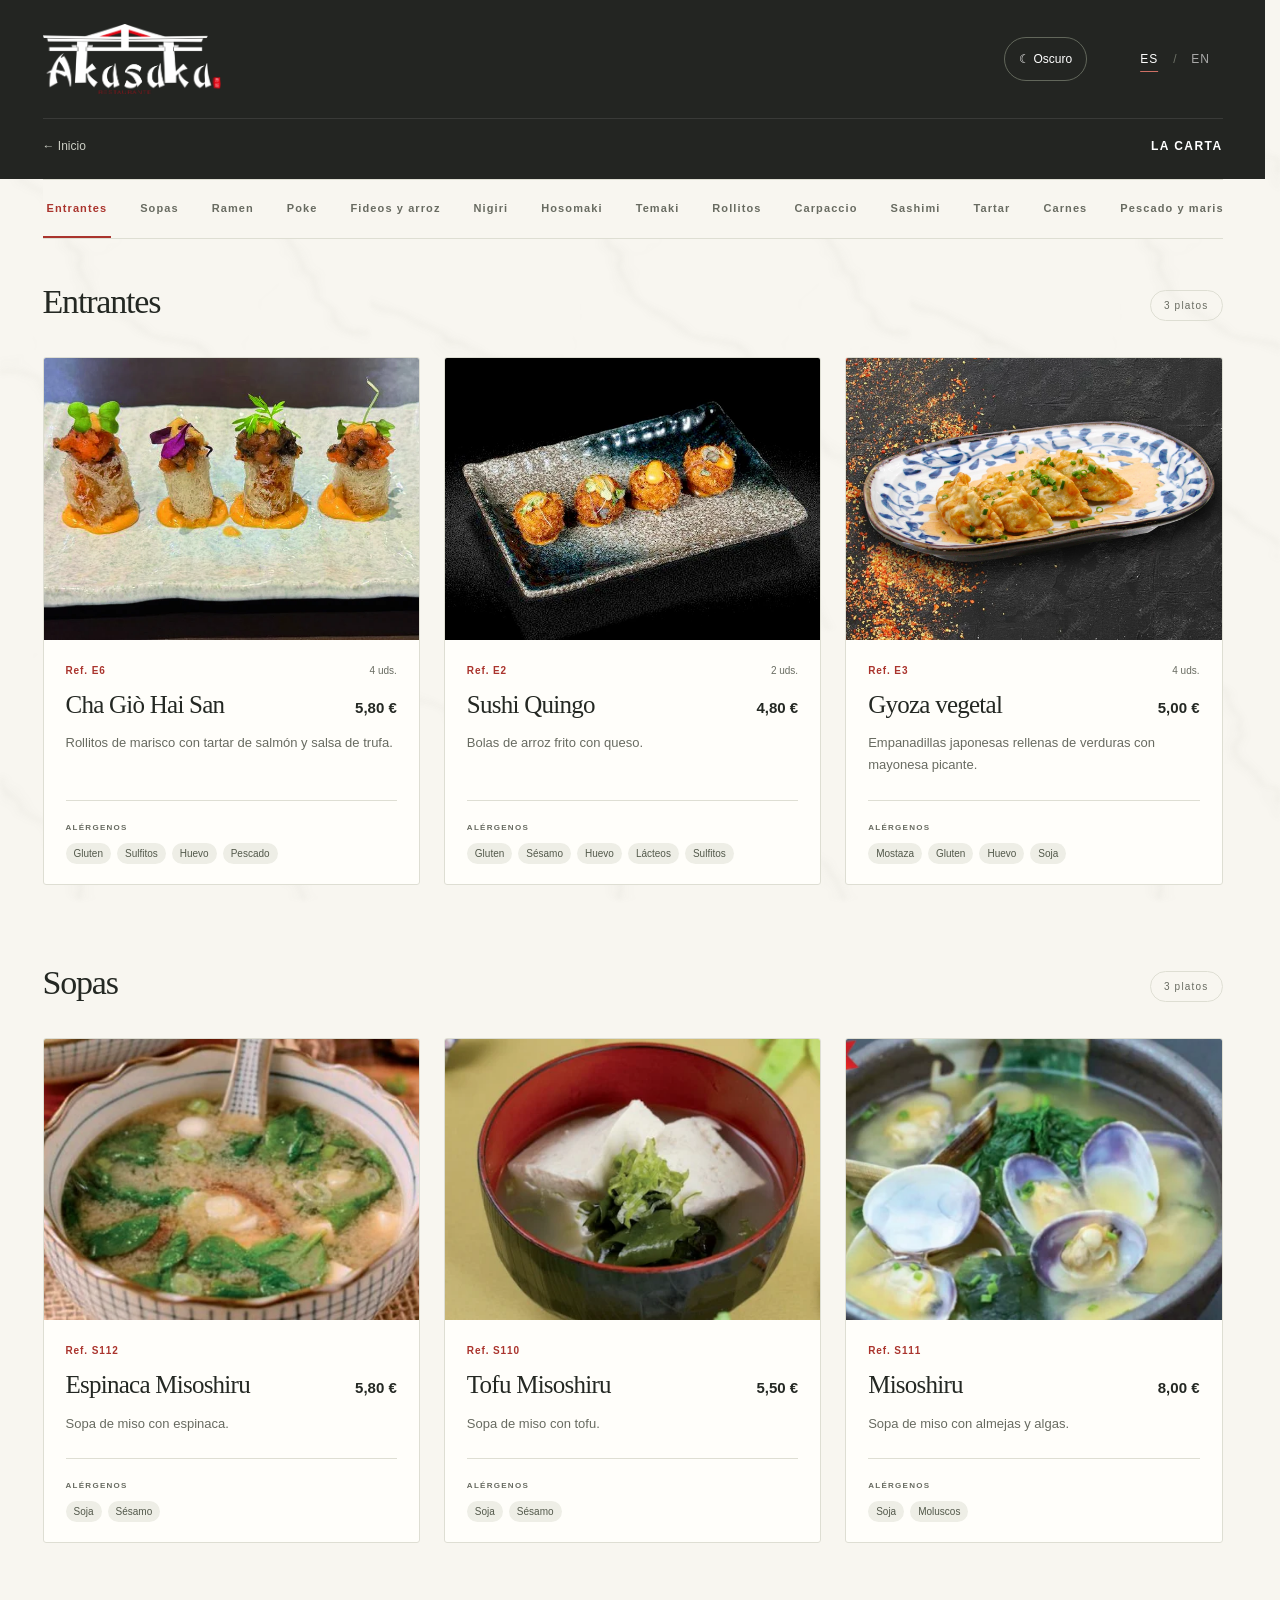
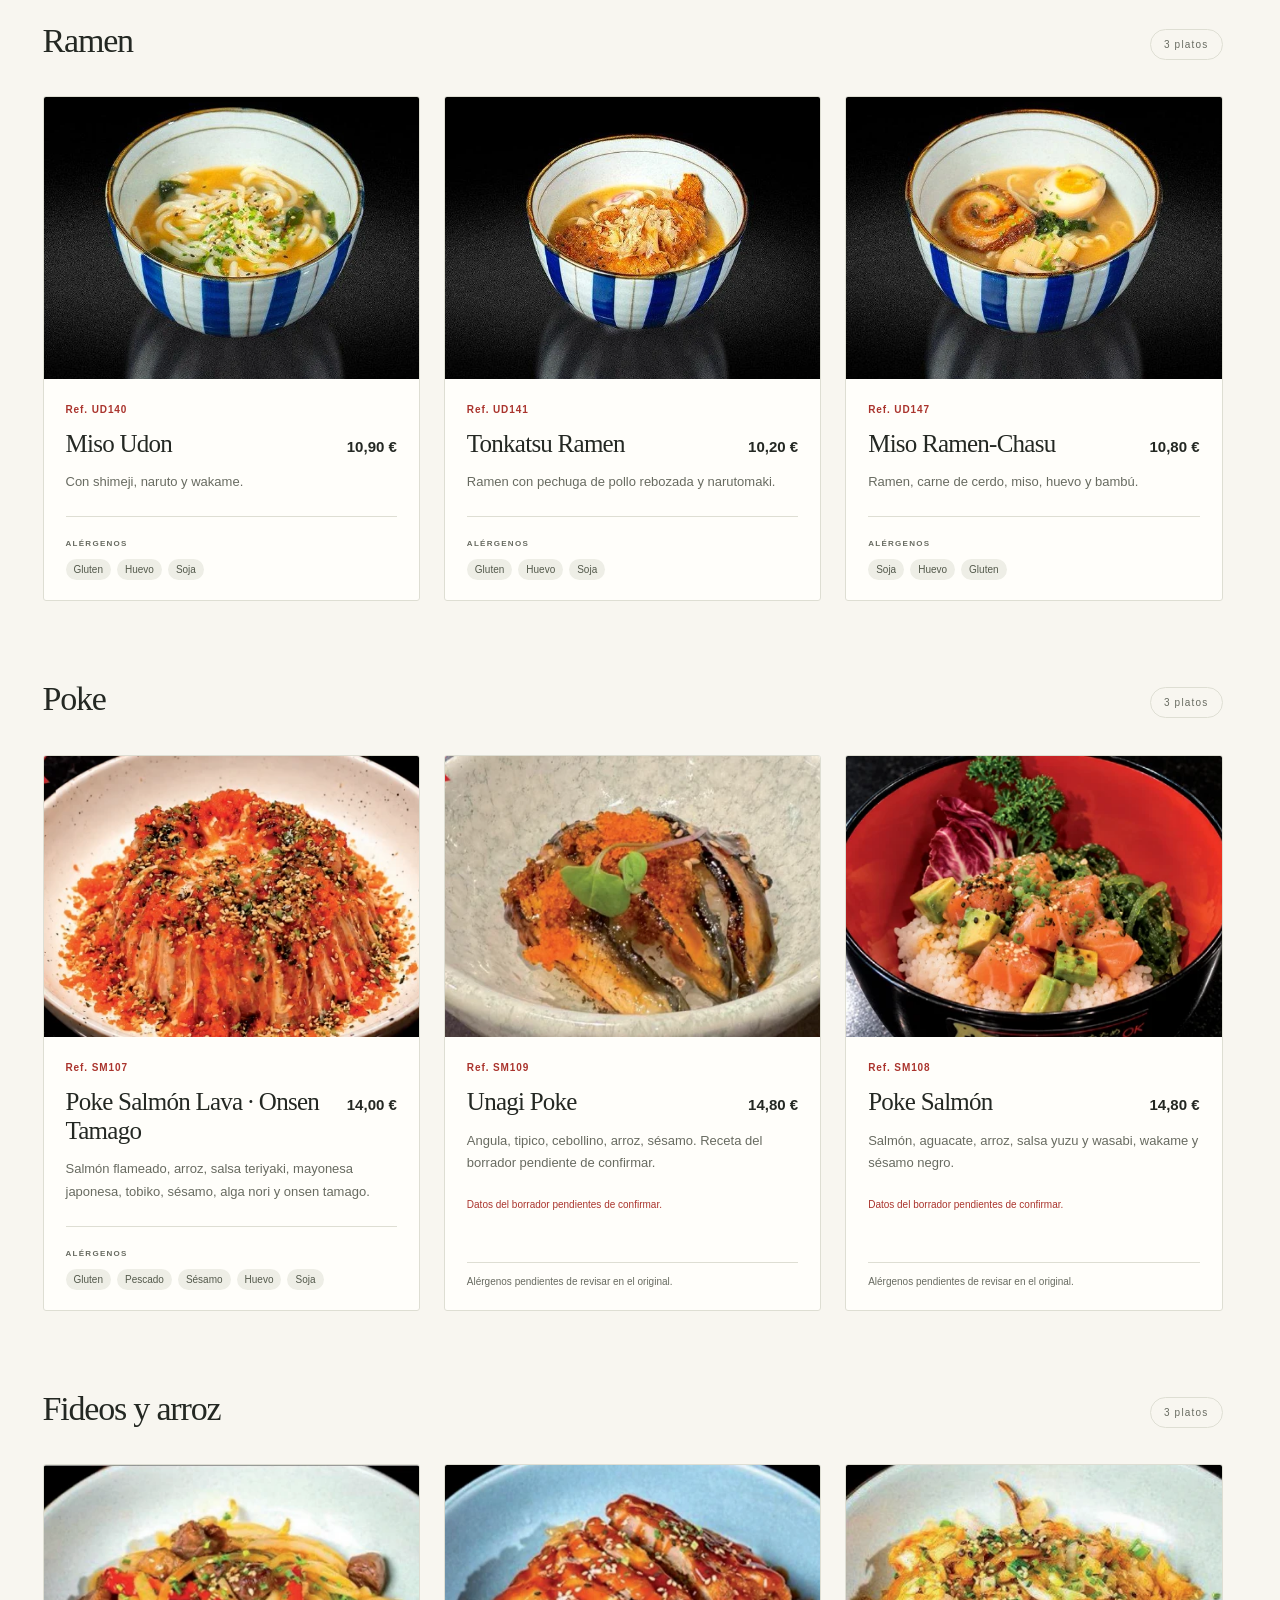
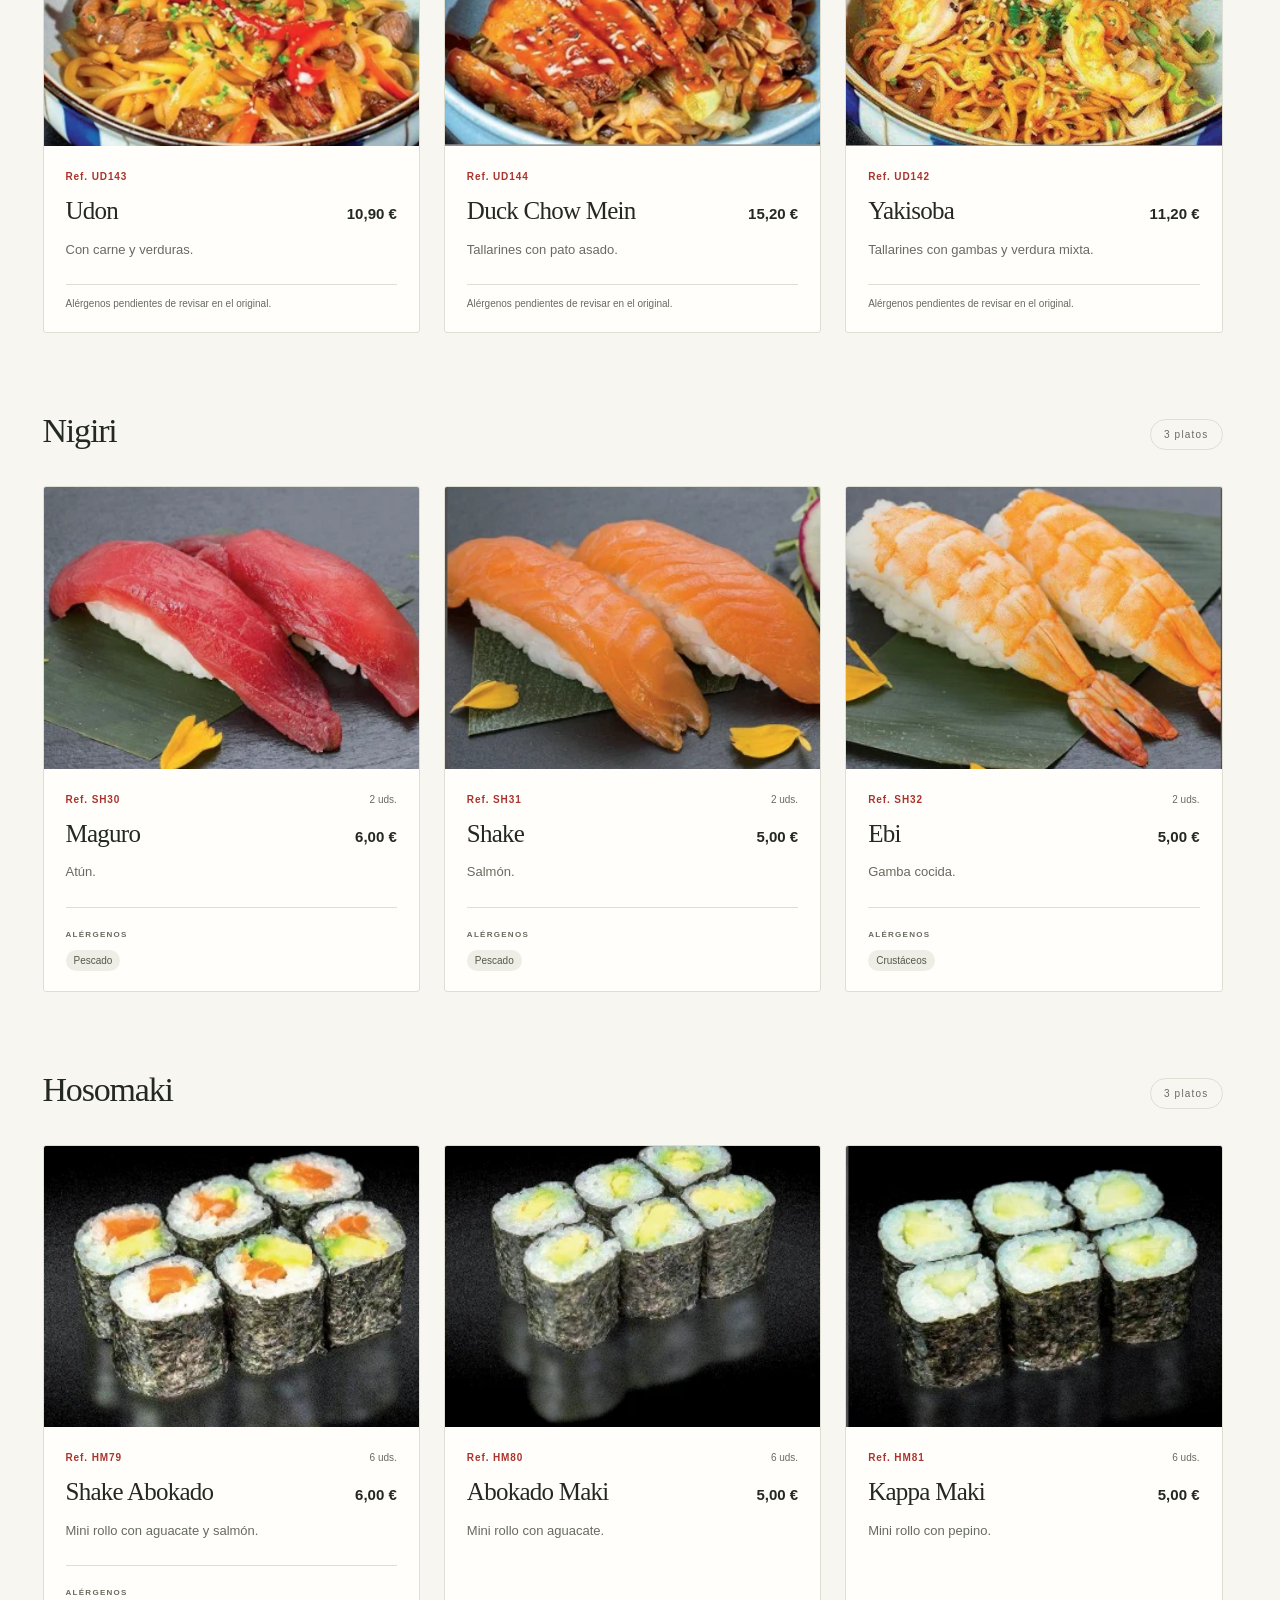
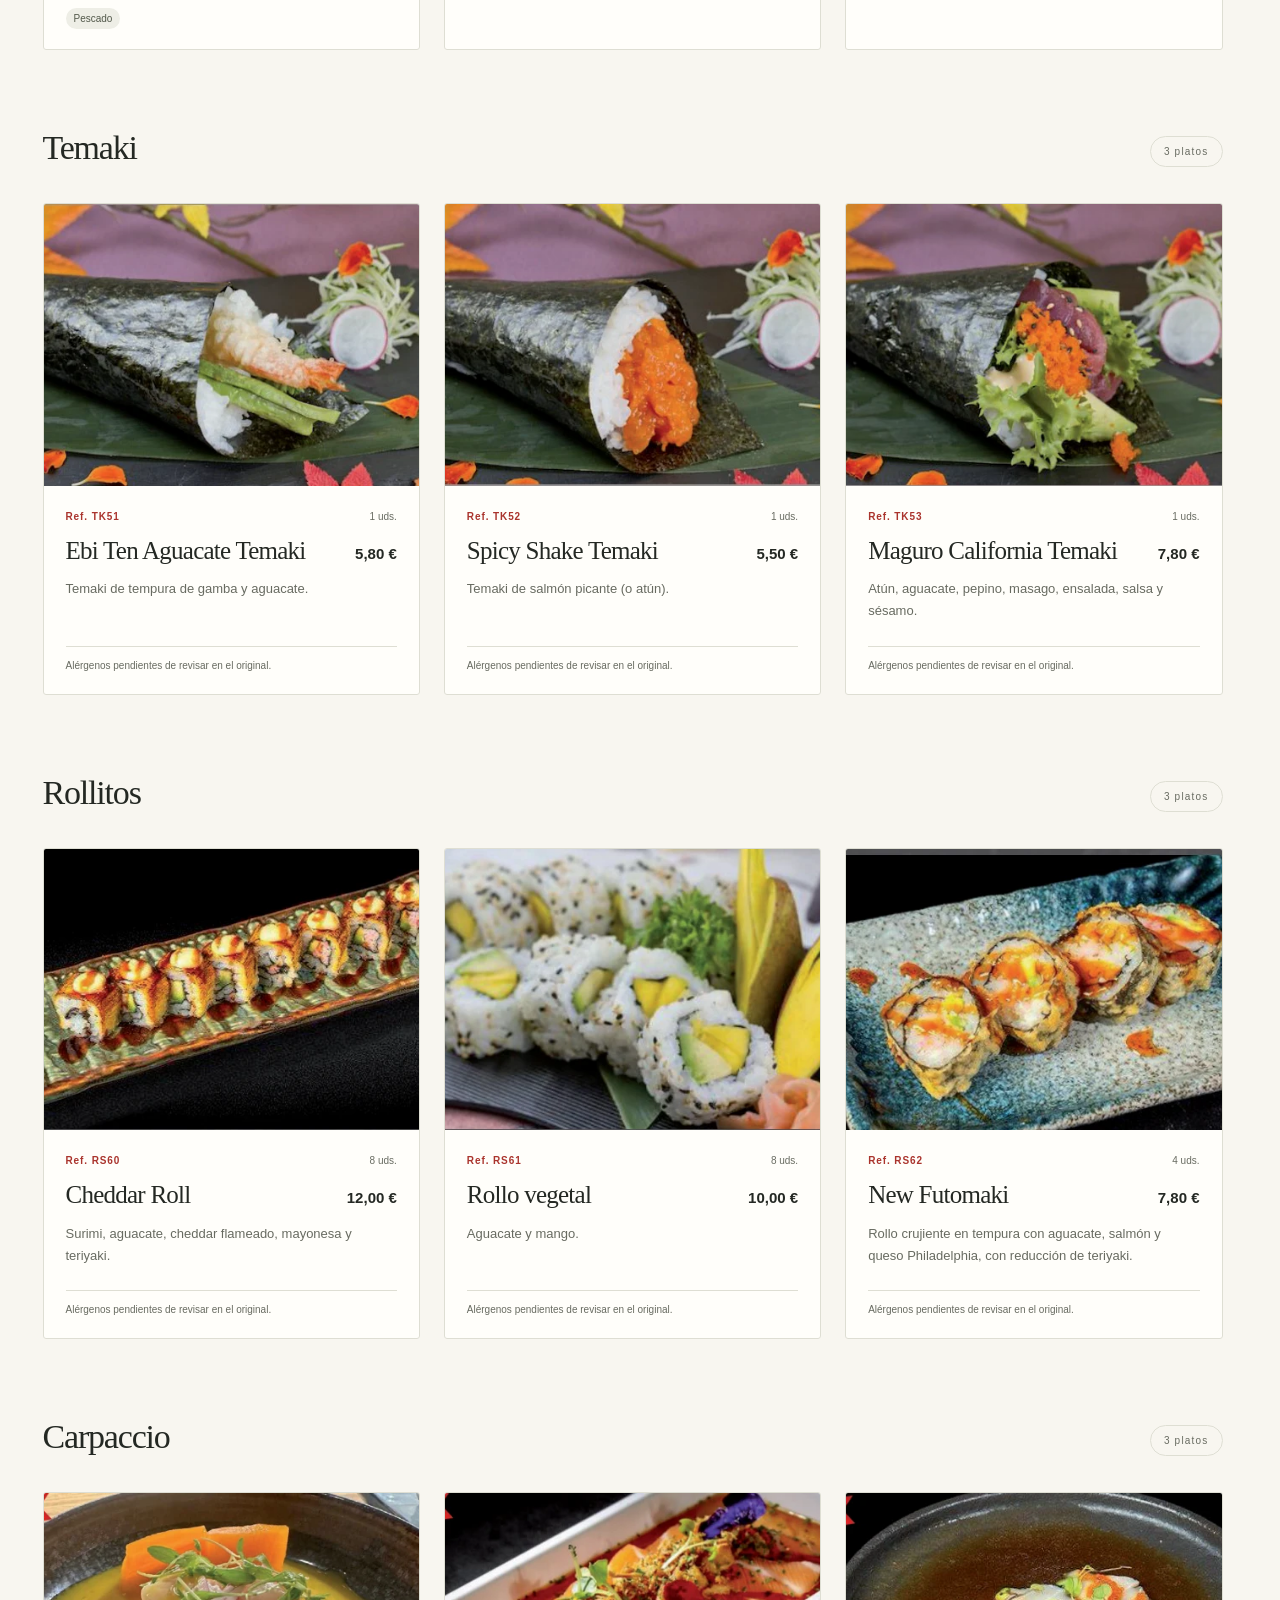
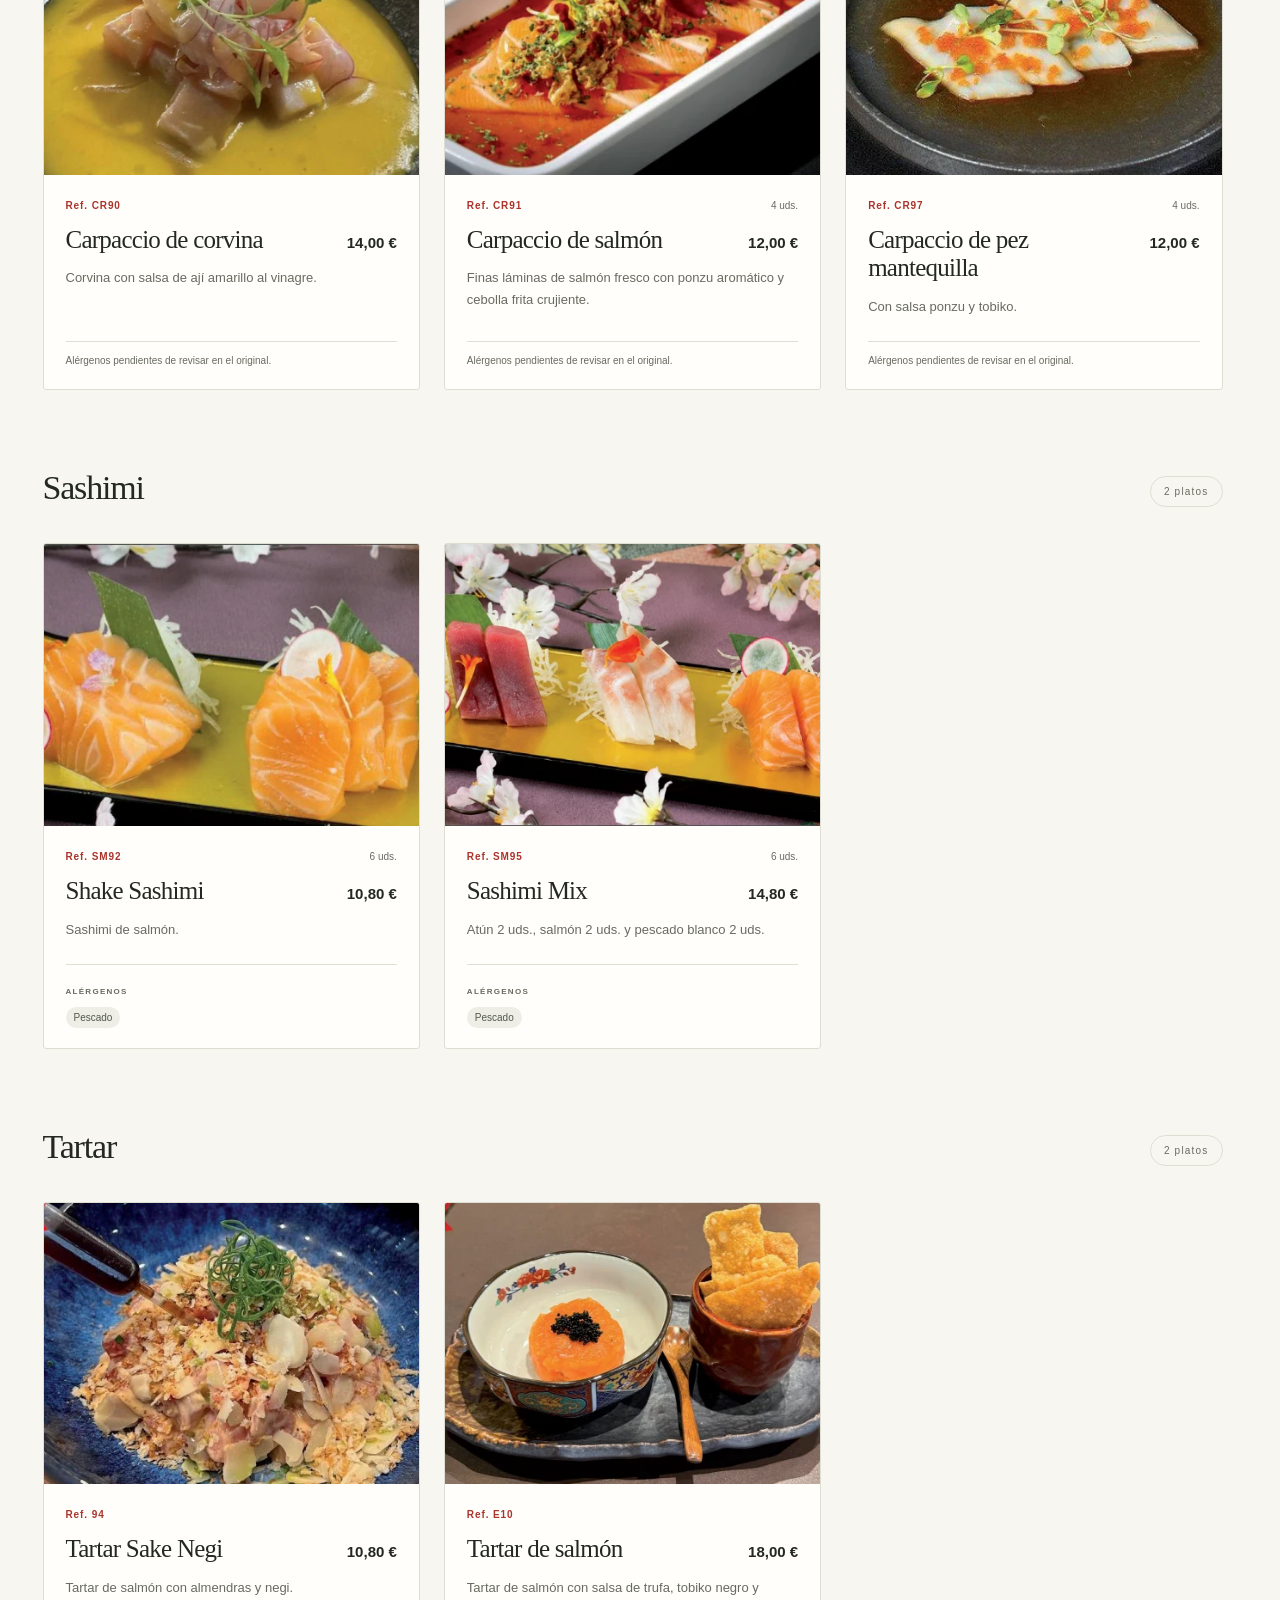
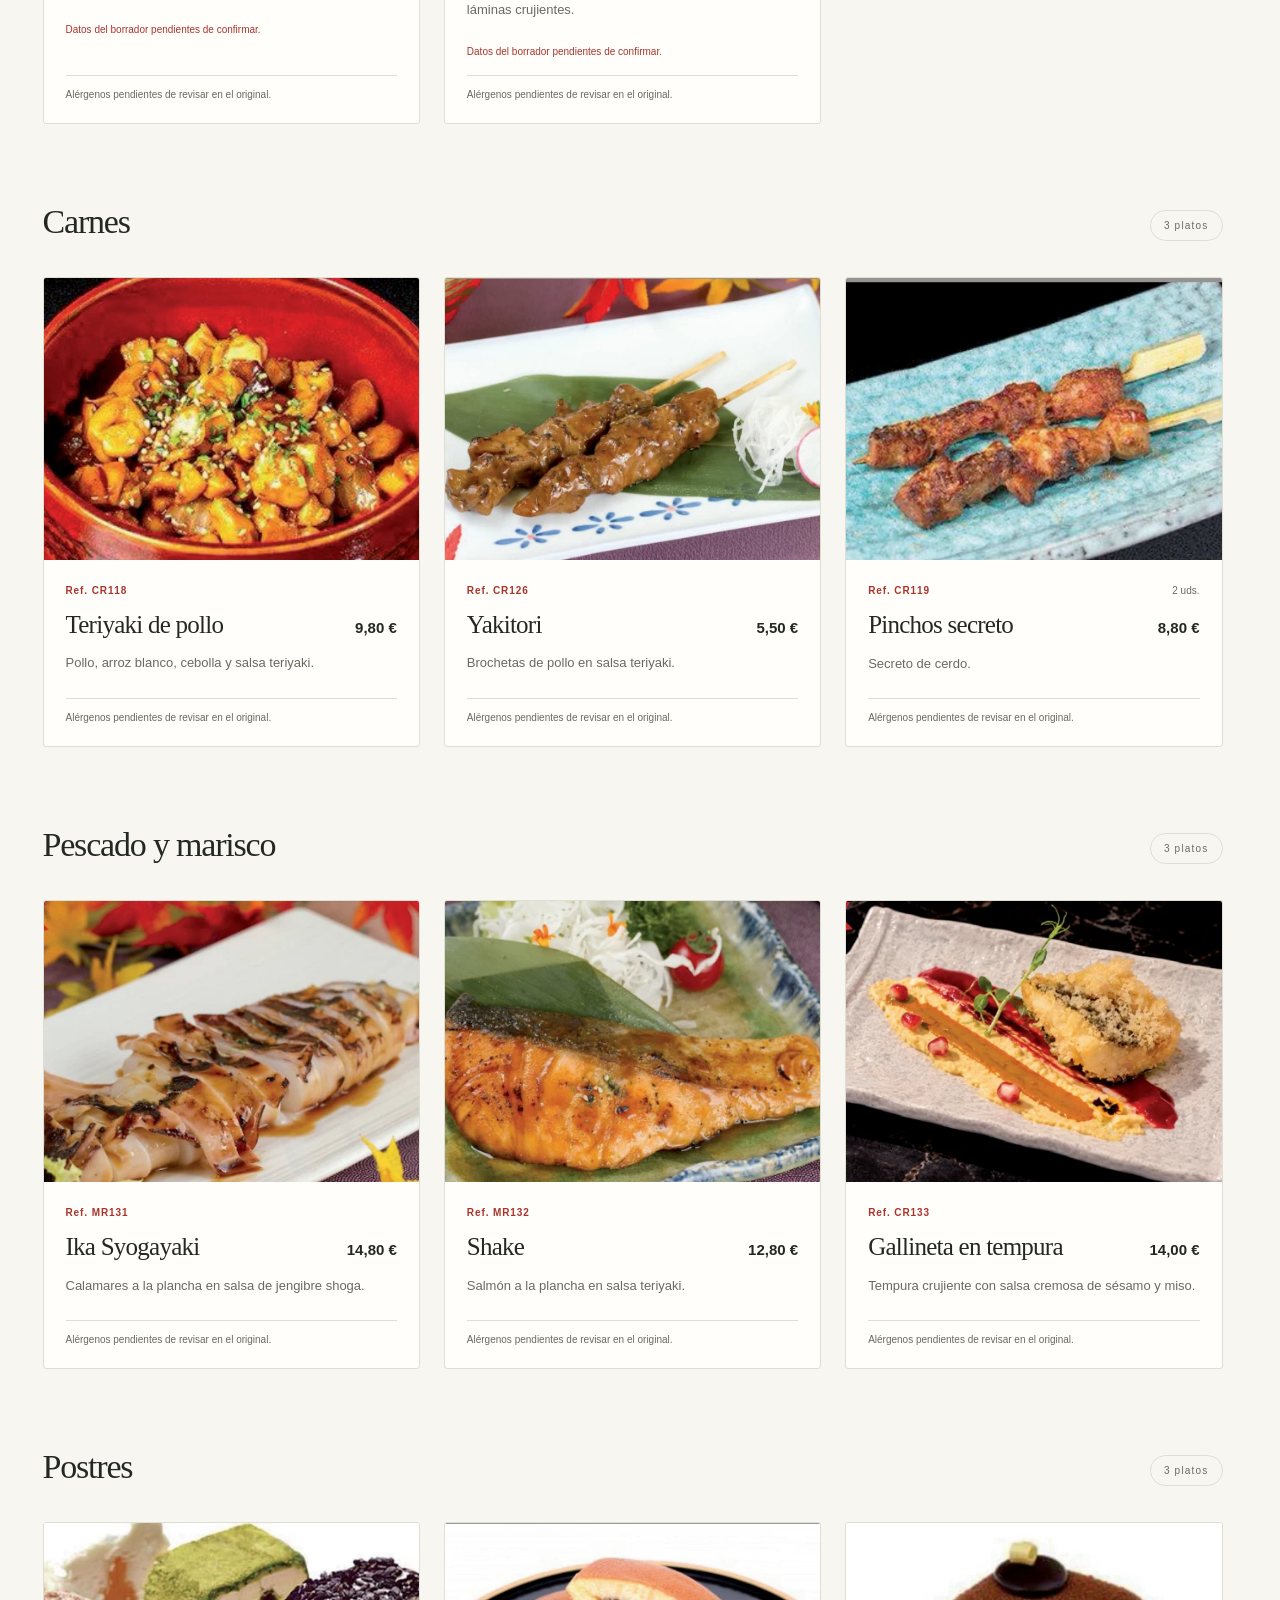
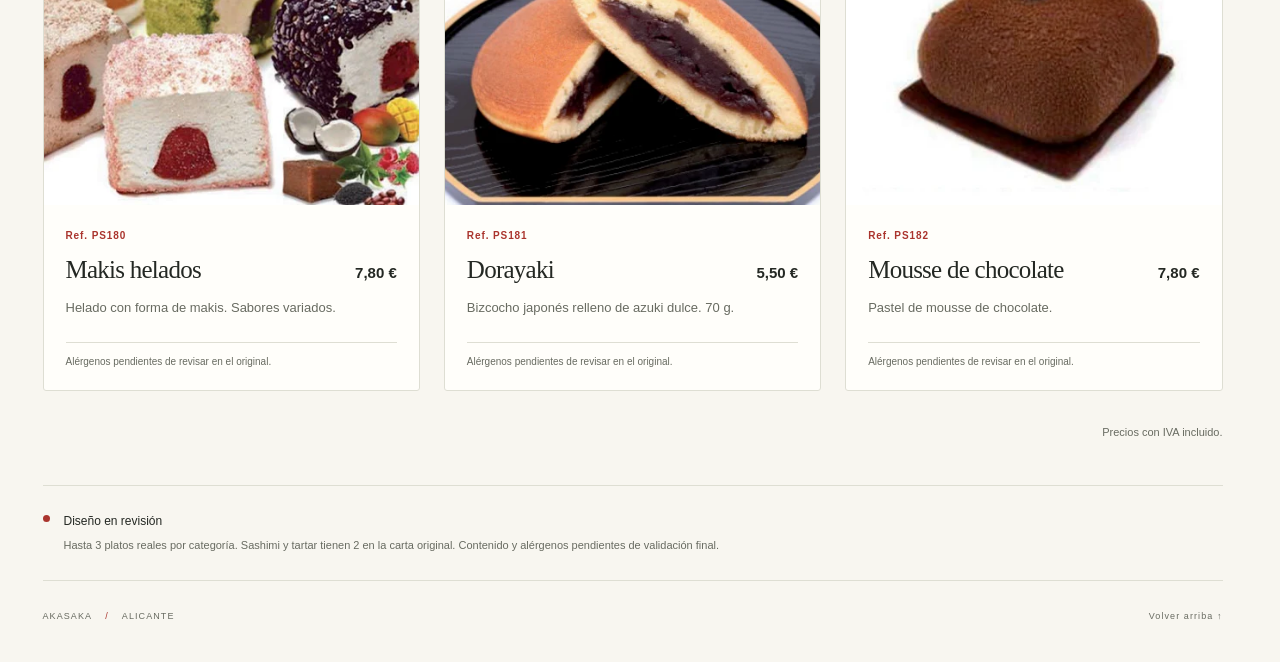
==== menu.html @ ded16cb3 "first commit" ====
<!doctype html><html lang="es"><head><meta charset="utf-8"><meta name="viewport" content="width=device-width,initial-scale=1"><meta name="theme-color" content="#232522"><meta name="description" content="Akasaka Alicante: buffet, carta, menú mediodía y bebidas."><title>Akasaka · Alicante</title><link rel="icon" href="data:,"><script src="js/theme.js"></script><link rel="stylesheet" href="css/styles.css"><script type="module" src="js/app.js"></script></head><body class="menu-page"><a class="skip-link" href="#menu" data-i18n="skip">Ir a los platos</a><header class="masthead"><div class="header-inner"><a class="brand" href="index.html" aria-label="Akasaka · Inicio"><img src="assets/brand/akasaka.png" alt="Akasaka Restaurante" width="200" height="90"></a><div class="header-right"><button id="theme-toggle" class="theme-toggle" type="button" aria-label="Cambiar a modo oscuro">☾ Oscuro</button><div class="languages" role="group" aria-label="Idioma / Language"><button type="button" data-language="es" aria-pressed="true" lang="es">ES</button><span aria-hidden="true">/</span><button type="button" data-language="en" aria-pressed="false" lang="en">EN</button></div></div></div><div class="mode-bar"><a class="back-link" href="index.html" data-i18n="home">← Inicio</a><h1 id="mode-title">LA CARTA</h1><button type="button" id="conditions-open" class="conditions-button" hidden data-i18n="conditions">Condiciones</button></div></header><nav id="category-rail" class="category-rail" aria-label="Categorías"></nav><main><section id="mode-summary" class="mode-summary" hidden></section><nav id="categories" class="category-nav" aria-label="Categorías"></nav><div id="menu" aria-busy="true"><p role="status" data-i18n="loading">Cargando carta…</p></div><aside class="sample-note"><span class="sample-dot" aria-hidden="true"></span><div><strong data-i18n="sampleTitle">Diseño en revisión</strong><p id="sample-message"></p></div></aside></main><footer><span>AKASAKA <span class="footer-divider">/</span> ALICANTE</span><a href="#" data-i18n="top">Volver arriba ↑</a></footer><span id="language-status" class="sr-only" role="status" aria-live="polite"></span><dialog id="conditions-dialog" aria-labelledby="conditions-title"><div class="dialog-header"><h2 id="conditions-title" data-i18n="conditionsTitle">All You Can Eat · Condiciones</h2><button type="button" id="conditions-close" data-i18n="close">Cerrar ×</button></div><div id="conditions-content"></div></dialog></body></html>
---- css/styles.css ----
/* Cambia estos valores para ajustar la identidad visual de toda la carta. */
:root{--paper:#f8f6f0;--card:#fffefa;--ink:#242823;--muted:#686b61;--red:#aa342d;--line:#deded3;--dark:#232522;--radius:3px;--max:1180px}
*{box-sizing:border-box}html{scroll-behavior:smooth;scroll-padding-top:90px}body{margin:0;background:var(--paper);color:var(--ink);font-family:Arial,Helvetica,sans-serif;-webkit-font-smoothing:antialiased}button,a{-webkit-tap-highlight-color:transparent}a{color:inherit}button{font:inherit}button:focus-visible,a:focus-visible,summary:focus-visible{outline:3px solid var(--red);outline-offset:5px}.sr-only{position:absolute;width:1px;height:1px;overflow:hidden;clip-path:inset(50%)}.skip-link{position:fixed;left:16px;top:-100px;padding:14px;background:white;z-index:10}.skip-link:focus{top:16px}
.masthead{background:var(--dark);color:#fff}.header-inner{max-width:var(--max);margin:auto;padding:20px 0;display:flex;align-items:center;justify-content:space-between;min-height:118px}.brand{display:flex}.brand img{width:178px;height:78px;object-fit:contain}.header-right{display:flex;align-items:center;gap:40px}.location{font-size:10px;letter-spacing:.25em;color:#cccfc5}.languages{display:flex;align-items:center;gap:2px}.languages button{background:none;border:0;color:#aaa;padding:12px;min-width:44px;min-height:44px;font-size:12px;letter-spacing:.08em;cursor:pointer}.languages button[aria-pressed=true]{color:white;text-decoration:underline;text-decoration-color:#ce7065;text-underline-offset:8px}.languages>span{color:#6d7167;font-size:12px}
main{max-width:var(--max);margin:auto}.intro{display:flex;justify-content:space-between;align-items:center;padding:63px 0 47px}.eyebrow{font-size:10px;letter-spacing:.2em;font-weight:700;color:var(--red);margin:0 0 17px}h1{font-family:Georgia,'Times New Roman',serif;font-weight:400;font-size:clamp(48px,6vw,76px);letter-spacing:-.055em;line-height:1.06;margin:0 0 20px}h1 span{color:var(--red)}.intro-copy{font-size:14px;line-height:1.6;color:var(--muted);margin:0}.intro-mark{font-family:serif;font-size:52px;color:#bcbbb0;letter-spacing:.04em;transform:rotate(-7deg);padding-right:16px}.intro-mark span{display:block;font:8px Arial,sans-serif;letter-spacing:.3em;text-align:center;margin-top:8px}.category-nav{position:sticky;top:0;background:var(--paper);z-index:3;border-top:1px solid var(--line);border-bottom:1px solid var(--line);display:flex;gap:24px;min-height:58px;align-items:stretch}.category-link{display:flex;align-items:center;min-height:58px;border-bottom:2px solid var(--red);text-decoration:none;color:var(--red);font-size:12px;font-weight:700;letter-spacing:.1em;padding:0 4px}.section-heading{display:flex;align-items:center;justify-content:space-between;margin:42px 0 28px}.section-heading .eyebrow{margin-bottom:10px;font-size:9px}h2{font:400 38px Georgia,serif;letter-spacing:-.035em;margin:0 0 8px}.section-heading p:not(.eyebrow){margin:0;color:var(--muted);font-size:13px}.dish-count{font-size:10px;letter-spacing:.12em;color:var(--muted);border:1px solid var(--line);border-radius:30px;padding:9px 13px}.menu-grid{display:grid;grid-template-columns:repeat(3,minmax(0,1fr));gap:28px 24px}.dish-card{background:var(--card);border:1px solid var(--line);border-radius:var(--radius);overflow:hidden;display:flex;flex-direction:column}.dish-media{aspect-ratio:4/3;overflow:hidden;background:#222}.dish-media img{width:100%;height:100%;display:block;object-fit:cover}.dish-body{padding:23px 22px 20px;display:flex;flex-direction:column;flex:1}.dish-meta{display:flex;justify-content:space-between;gap:12px;align-items:center;margin-bottom:13px;font-size:10px;line-height:1.5}.reference{letter-spacing:.09em;color:var(--red);font-weight:700}.portion{color:var(--muted);text-align:right}.dish-heading{display:flex;align-items:baseline;justify-content:space-between;gap:14px}h3{font:400 25px/1.15 Georgia,serif;letter-spacing:-.03em;margin:0}.price{font-size:15px;white-space:nowrap;font-weight:600}.description{font-size:13px;line-height:1.7;color:var(--muted);margin:13px 0 23px}.allergens{margin-top:auto;border-top:1px solid var(--line);padding-top:15px}.allergen-label{text-transform:uppercase;font-size:8px;font-weight:700;letter-spacing:.16em;color:var(--muted)}.allergen-list{display:flex;flex-wrap:wrap;gap:6px;list-style:none;margin:9px 0 0;padding:0}.allergen-list li{font-size:10px;padding:5px 8px;border-radius:20px;background:#eeeee6;color:#53594b}.buffet-note{font-size:11px;color:var(--red);margin:-7px 0 19px;line-height:1.6}.buffet-note summary{cursor:pointer;min-height:30px;padding:5px 0}.buffet-note p{margin:5px 0 0;color:var(--muted)}.tax-note{font-size:11px;color:var(--muted);text-align:right;margin:20px 0 0}.sample-note{display:flex;align-items:flex-start;gap:14px;border-top:1px solid var(--line);border-bottom:1px solid var(--line);padding:25px 0;margin:47px 0 0}.sample-dot{width:7px;height:7px;background:var(--red);border-radius:50%;margin-top:4px;flex-shrink:0}.sample-note strong{font-size:12px;font-weight:500}.sample-note p{font-size:11px;line-height:1.7;color:var(--muted);margin:7px 0 0}footer{max-width:var(--max);margin:auto;padding:30px 0 40px;display:flex;justify-content:space-between;font-size:9px;letter-spacing:.12em;color:var(--muted)}footer a{text-decoration:none}.footer-divider{padding:0 10px;color:var(--red)}
@media(min-width:760px) and (max-width:1240px){main,.header-inner,footer{margin-left:32px;margin-right:32px}.menu-grid{gap:20px}.dish-body{padding:20px 17px}h3{font-size:23px}}
@media(max-width:960px) and (min-width:600px){.menu-grid{grid-template-columns:repeat(2,minmax(0,1fr))}}
@media(max-width:759px){main,.header-inner,footer{margin-left:20px;margin-right:20px}.header-inner{padding:14px 0;min-height:91px}.brand img{width:137px;height:60px}.location{display:none}.header-right{gap:0}.intro{padding:38px 0 32px}.intro .eyebrow{font-size:8px;letter-spacing:.17em;margin-bottom:15px}h1{font-size:52px;margin-bottom:15px}.intro-copy{font-size:12px;max-width:240px}.intro-mark{font-size:35px;padding-right:0}.intro-mark span{font-size:6px}.category-nav,.category-link{min-height:52px}.section-heading{margin:30px 0 23px}h2{font-size:32px}.section-heading p:not(.eyebrow){font-size:12px}.dish-count{font-size:9px;padding:8px 10px}.menu-grid{gap:23px}.dish-body{padding:21px 20px}.dish-meta{font-size:11px}h3{font-size:27px}.price{font-size:16px}.description{font-size:14px}.allergen-label{font-size:9px}.allergen-list li{font-size:11px}.sample-note{margin-top:35px}footer{font-size:8px;letter-spacing:.07em;gap:15px;line-height:1.7}}
@media(max-width:599px){.menu-grid{grid-template-columns:1fr}}
@media(max-width:359px){main,.header-inner,footer{margin-left:16px;margin-right:16px}.intro-mark{display:none}.dish-body{padding:18px 16px}h3{font-size:25px}}
@media(prefers-reduced-motion:reduce){html{scroll-behavior:auto}}

@media(max-width:599px){.intro-mark{display:none}.intro{padding:30px 0 27px}h1{font-size:48px}.intro-copy{max-width:none}.intro .eyebrow{margin-bottom:13px}}

/* Temas: el selector es provisional y no modifica cabecera ni pie. */
:root{--chip:#eeeee6;--chip-ink:#53594b}
:root[data-theme="dark"]{--paper:#242522;--card:#30312d;--ink:#f1efe6;--muted:#b9bcaf;--red:#f18d80;--line:#4c4e45;--chip:#41443b;--chip-ink:#e1e4d5}
:root[data-theme="dark"] body{background-image:url('../assets/brand/grain.svg')}
.allergen-list li{background:var(--chip);color:var(--chip-ink)}
.intro{position:relative;padding-right:125px}
.theme-toggle{position:absolute;right:0;top:28px;min-height:44px;padding:10px 14px;border:1px solid var(--line);border-radius:24px;background:var(--card);color:var(--ink);font-size:12px;cursor:pointer}
.theme-toggle:hover{border-color:var(--red)}
@media(max-width:599px){.intro{padding-right:0;padding-top:76px}.theme-toggle{top:18px;min-height:40px;padding:8px 12px;font-size:11px}}

/* Cabecera persistente; las categorías se fijan justo debajo. */
:root{--header-height:118px}
.masthead{position:sticky;top:0;z-index:5}
.header-inner{height:var(--header-height)}
.category-nav{top:var(--header-height)}
html{scroll-padding-top:calc(var(--header-height) + 76px)}
.intro{padding-right:0}
.theme-toggle{position:static;flex-shrink:0;border-color:#62675b;background:transparent;color:#fff;min-height:44px}
.theme-toggle:hover{border-color:#f18d80}
@media(max-width:759px){:root{--header-height:91px}.header-right{gap:10px}.theme-toggle{font-size:11px;padding:8px 10px}.languages button{padding:8px;min-width:36px}}
@media(max-width:599px){.intro{padding-top:30px}}
@media(max-width:359px){.brand img{width:108px}.header-right{gap:5px}.theme-toggle{padding:8px}.languages button{padding:6px;min-width:31px}}

/* Vetas de mármol vectoriales: fondo transparente sobre ambos temas. */
body{position:relative;isolation:isolate}
body::before{content:"";position:fixed;inset:0;z-index:-1;pointer-events:none;background:url('../assets/brand/marble.svg') center top / 1200px 1400px repeat;opacity:.55}
:root[data-theme="dark"] body::before{filter:brightness(1.7);opacity:.48}
@media(max-width:599px){body::before{background-size:720px 840px}}

/* Mármol más fino y difuminado, con menos contraste. */
body::before{background-size:540px 630px;filter:blur(2px);opacity:.28}
:root[data-theme="dark"] body::before{filter:blur(2.5px) brightness(1.35);opacity:.23}
@media(max-width:599px){body::before{background-size:390px 455px}}

.category-rail{display:none}
.category-link{border-bottom-color:transparent;color:var(--muted)}
.category-link[aria-current]{border-bottom-color:var(--red);color:var(--red)}
.food-group{scroll-margin-top:calc(var(--header-height) + 72px)}
@media(max-width:599px){
 main{margin-left:62px;margin-right:16px}
 .menu-section{padding-top:1px}
 .category-nav{display:none}
 .category-rail{display:flex;position:fixed;left:5px;top:calc(var(--header-height) + 28px);z-index:4;flex-direction:column;gap:6px;padding:6px 3px;background:var(--card);border:1px solid var(--line);border-radius:12px;box-shadow:0 4px 15px #00000012;max-height:calc(100dvh - var(--header-height) - 45px);overflow-y:auto}
 .rail-tab{display:flex;width:42px;min-height:62px;flex-direction:column;align-items:center;justify-content:center;gap:4px;text-decoration:none;border-radius:7px;color:var(--muted);border-left:2px solid transparent}
 .rail-tab img{opacity:.6;flex-shrink:0}
 .rail-label{font-size:8px;line-height:1.2;max-width:40px;text-align:center}
 .rail-tab[aria-current]{border-left-color:var(--red);background:var(--chip);color:var(--red)}
 .rail-tab[aria-current] img{opacity:1}
 :root[data-theme="dark"] .rail-tab img{filter:brightness(1.8) saturate(.7)}
 .food-group{scroll-margin-top:calc(var(--header-height) + 16px)}
 .intro h1{font-size:42px}.section-heading{gap:10px}.section-heading p:not(.eyebrow){line-height:1.5}.dish-body{padding:18px 15px}h3{font-size:24px}.dish-meta{font-size:10px}.category-rail~main .intro{padding-top:27px}
}

/* Entrada y modalidades */
[hidden]{display:none!important}
html{scrollbar-gutter:stable}
.header-inner{height:auto;min-height:118px}
.mode-bar{max-width:var(--max);margin:auto;display:flex;align-items:center;justify-content:space-between;gap:16px;min-height:54px;padding:8px 0 14px;border-top:1px solid #ffffff19}
.mode-bar h1{font:600 12px/1.4 Arial,Helvetica,sans-serif;letter-spacing:.12em;color:#fff;margin:0;text-align:center}
.back-link{font-size:12px;text-decoration:none;color:#cccfc5;min-height:38px;display:flex;align-items:center}
.conditions-button{background:transparent;color:#fff;border:1px solid #62675b;border-radius:22px;padding:10px 13px;font:inherit;font-size:11px;min-height:40px;cursor:pointer}
.home-main{width:min(100% - 40px,460px);margin:0 auto;min-height:calc(100svh - 215px);padding:36px 0 24px;display:flex;flex-direction:column;justify-content:center}
.home-welcome{font:400 25px/1.4 Georgia,serif;margin:0 0 26px;text-align:center;color:var(--ink)}
.experience-menu{display:flex;flex-direction:column;gap:15px}
.experience-button{display:flex;align-items:center;gap:18px;min-height:112px;padding:24px;border:1px solid var(--line);border-radius:5px;text-decoration:none;background:var(--card);box-shadow:0 4px 18px #00000005}
.experience-button>img{width:35px;height:35px;flex-shrink:0}
.experience-button>span:nth-child(2){flex:1}.experience-button strong{display:block;font-size:15px;letter-spacing:.09em;font-weight:600}.experience-button small{display:block;color:var(--muted);font-size:11px;line-height:1.6;margin-top:9px}.experience-button>span:last-child{color:var(--red);font-size:23px}
.experience-button:hover{border-color:var(--red);box-shadow:0 6px 20px #0000000b}
:root[data-theme="dark"] .experience-button>img,:root[data-theme="dark"] .two-person-badge img,:root[data-theme="dark"] .legend-row img{filter:brightness(1.8) saturate(.7)}
.home-sample{font-size:10px;line-height:1.7;color:var(--muted);text-align:center;margin:26px 0 0}
.home-page footer{max-width:460px}
.menu-page .category-nav{gap:25px;overflow-x:auto;white-space:nowrap;scrollbar-width:thin}
.menu-page .category-link{flex-shrink:0;font-size:11px}
.mode-summary{margin:26px 0 22px;padding:22px;border:1px solid var(--line);background:var(--card);border-radius:5px}
.rate-cards{display:grid;grid-template-columns:repeat(3,minmax(0,1fr));gap:16px}
.rate-card{display:flex;flex-direction:column;gap:8px;padding:5px 12px;border-left:2px solid var(--red)}
.rate-price{font:400 28px Georgia,serif;color:var(--ink)}
.rate-card span{font-size:12px;line-height:1.5}.rate-card small{font-size:10px;color:var(--muted)}
.summary-copy{font-size:12px;line-height:1.7;color:var(--muted);margin:19px 0 0}
.summary-actions{display:flex;justify-content:space-between;gap:15px;margin-top:15px}
.text-button{font:inherit;font-size:12px;color:var(--red);border:0;background:none;cursor:pointer;padding:7px 0;text-decoration:none;min-height:36px}
.lunch-choice{font-size:16px;line-height:1.7;margin:0 0 22px}
.lunch-rates{grid-template-columns:repeat(2,minmax(0,1fr))}
.buffet-stars{font:700 23px/1 Arial,sans-serif;letter-spacing:-.12em;color:#876000;border:0;background:transparent;padding:7px;min-height:40px;min-width:40px;cursor:pointer}
:root[data-theme="dark"] .buffet-stars{color:#f6d852}
.two-person-badge{display:flex;align-items:center;justify-content:center;min-height:32px;flex-shrink:0}
.dish-meta .portion{margin-left:auto}.dish-meta .buffet-stars{margin-left:auto}.dish-meta:has(.portion) .buffet-stars{margin-left:0}
.drink-card .dish-body{min-height:150px}.drink-card h3{font-size:23px}.drink-card .description{margin-bottom:0}.drink-card .dish-meta{margin-bottom:14px}
.serving-prices{font-size:11px;line-height:1.7;color:var(--muted);margin:14px 0 0}
.review-note,.allergen-pending{font-size:10px;line-height:1.6;color:var(--muted);margin:0}.review-note{margin-bottom:15px;color:var(--red)}
.allergens:has(.allergen-pending){padding-top:11px}
.food-group{padding-top:1px;margin-bottom:35px;scroll-margin-top:0}
.section-heading{gap:18px}.section-heading h2{font-size:34px;line-height:1.15}
.category-rail{overscroll-behavior:contain;scrollbar-width:none}.category-rail::-webkit-scrollbar{display:none}
.rail-label{overflow-wrap:anywhere}
.modal-open{overflow:hidden}
dialog{width:min(620px,calc(100% - 28px));max-height:calc(100dvh - 40px);border:1px solid var(--line);border-radius:12px;padding:0;background:var(--paper);color:var(--ink);box-shadow:0 24px 90px #0007;overscroll-behavior:contain}
dialog::backdrop{background:#0009;backdrop-filter:blur(4px)}
.dialog-header{display:flex;align-items:flex-start;justify-content:space-between;gap:12px;position:sticky;top:0;background:var(--paper);border-bottom:1px solid var(--line);padding:22px;z-index:1}
.dialog-header h2{font-size:25px;line-height:1.2;margin:0}.dialog-header button{font:inherit;color:var(--ink);background:var(--card);border:1px solid var(--line);border-radius:20px;min-height:40px;padding:8px 12px;white-space:nowrap;cursor:pointer;font-size:12px}
#conditions-content{padding:24px}.condition-rules{font-size:13px;line-height:1.8;padding-left:19px;margin:24px 0}.condition-rules li{padding-left:4px;margin-bottom:13px}
.symbol-legend{border-top:1px solid var(--line);padding-top:12px}.legend-row{display:grid;grid-template-columns:45px 1fr;align-items:center;gap:12px}.legend-row p{font-size:12px;line-height:1.7}.legend-row .buffet-stars{padding:0;cursor:default;min-height:0}.dialog-done{width:100%;border:0;background:var(--red);color:var(--paper);font:inherit;font-size:13px;border-radius:5px;min-height:46px;padding:12px;margin-top:18px;cursor:pointer}
@media(max-width:1240px) and (min-width:760px){.mode-bar{margin-left:32px;margin-right:32px}}
@media(max-width:759px){.header-inner{min-height:91px}.mode-bar{margin:0 20px;gap:10px}.mode-bar h1{font-size:11px}.back-link{font-size:11px}.conditions-button{padding:8px 11px}.section-heading h2{font-size:29px}}
@media(max-width:599px){
 .home-main{width:calc(100% - 40px);margin:0 auto;padding-top:27px}.home-welcome{font-size:23px;margin-bottom:22px}.experience-button{padding:22px 18px;gap:15px;min-height:108px}.experience-button strong{font-size:14px}.experience-button small{font-size:10px}.home-page footer{margin-left:20px;margin-right:20px}
 .menu-page main{margin-left:62px;margin-right:16px}.menu-page .category-nav{display:none}.category-rail{top:calc(var(--header-height) + 17px);max-height:calc(100dvh - var(--header-height) - 34px)}
 .section-heading{margin:25px 0 20px;align-items:flex-start}.section-heading h2{font-size:28px}.dish-count{font-size:8px;padding:7px 8px;white-space:nowrap;flex-shrink:0;margin-top:4px}
 .rate-cards{grid-template-columns:1fr;gap:15px}.rate-card{display:grid;grid-template-columns:auto 1fr;column-gap:12px;row-gap:4px;padding:0 0 0 10px}.rate-price{grid-row:span 2;font-size:24px}.rate-card span{font-size:10px}.rate-card small{font-size:9px}.mode-summary{padding:16px 13px;margin-top:20px}.summary-copy{font-size:11px}.summary-actions{flex-wrap:wrap;gap:8px}.lunch-choice{font-size:13px}.mode-summary .eyebrow{line-height:1.7;font-size:9px}.lunch-rates .rate-card{display:flex;gap:5px}.lunch-rates{grid-template-columns:1fr 1fr;gap:10px}
 .drink-card .dish-body{min-height:0;padding:20px 15px}.drink-card h3{font-size:23px}.drink-card .description{font-size:12px}.food-group{scroll-margin-top:0;margin-bottom:30px}
 .dialog-header{padding:17px}.dialog-header h2{font-size:23px}#conditions-content{padding:18px}.condition-rules{font-size:12px}
}
@media(prefers-reduced-motion:reduce){*{scroll-behavior:auto!important}}

@media(max-width:599px){html{scroll-padding-top:calc(var(--header-height) + 16px)}}
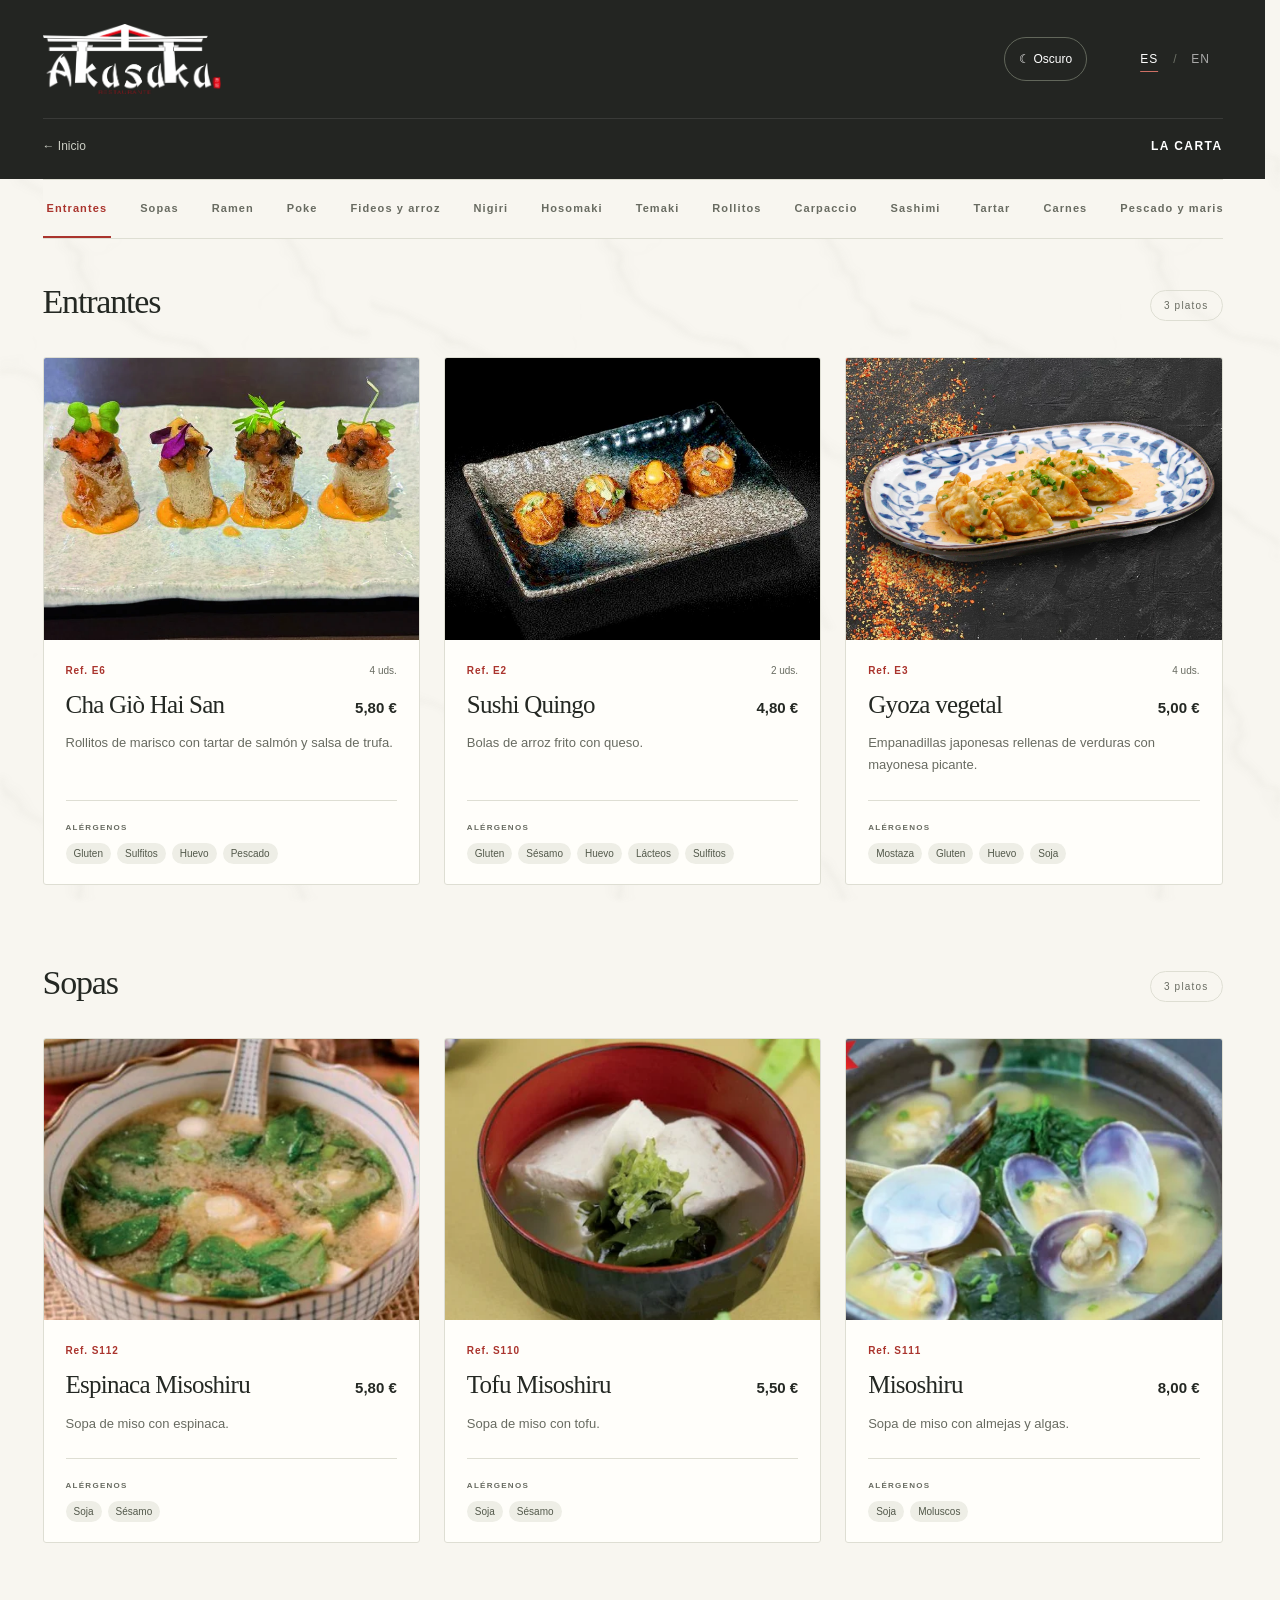
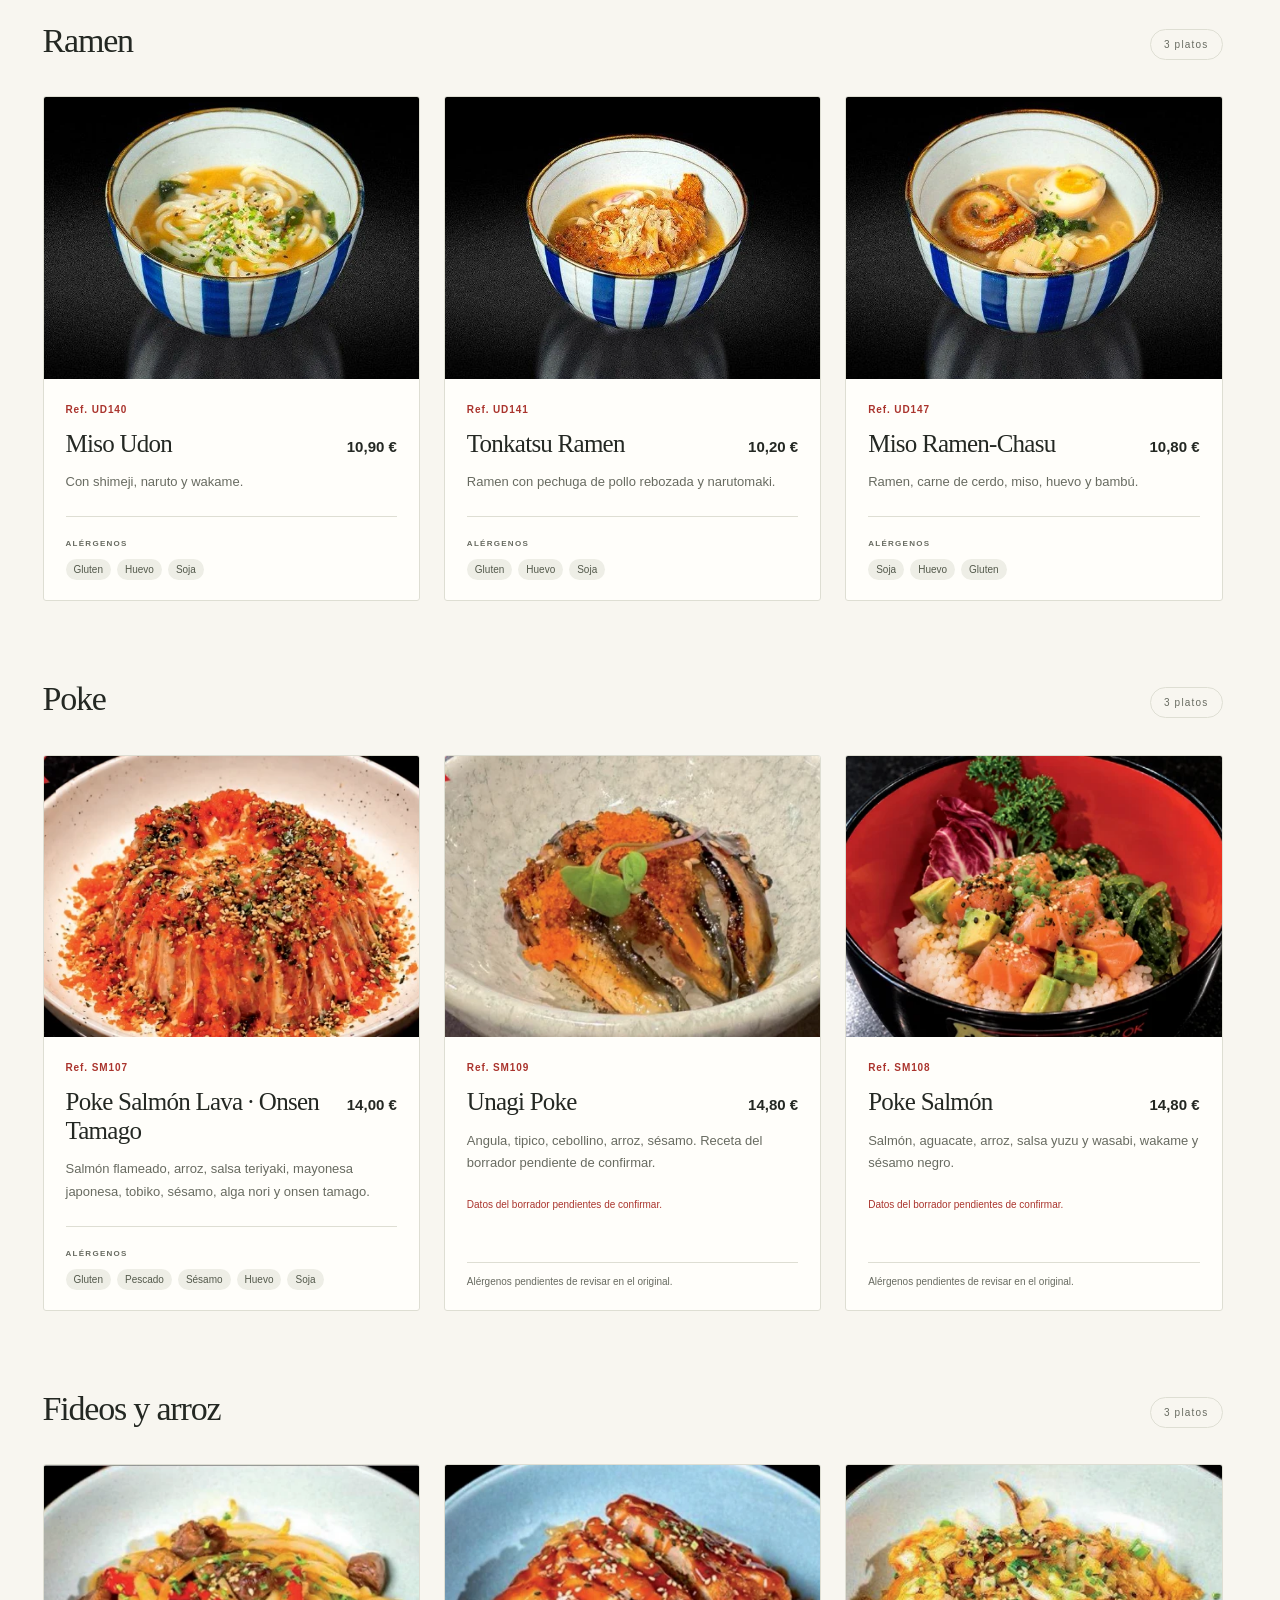
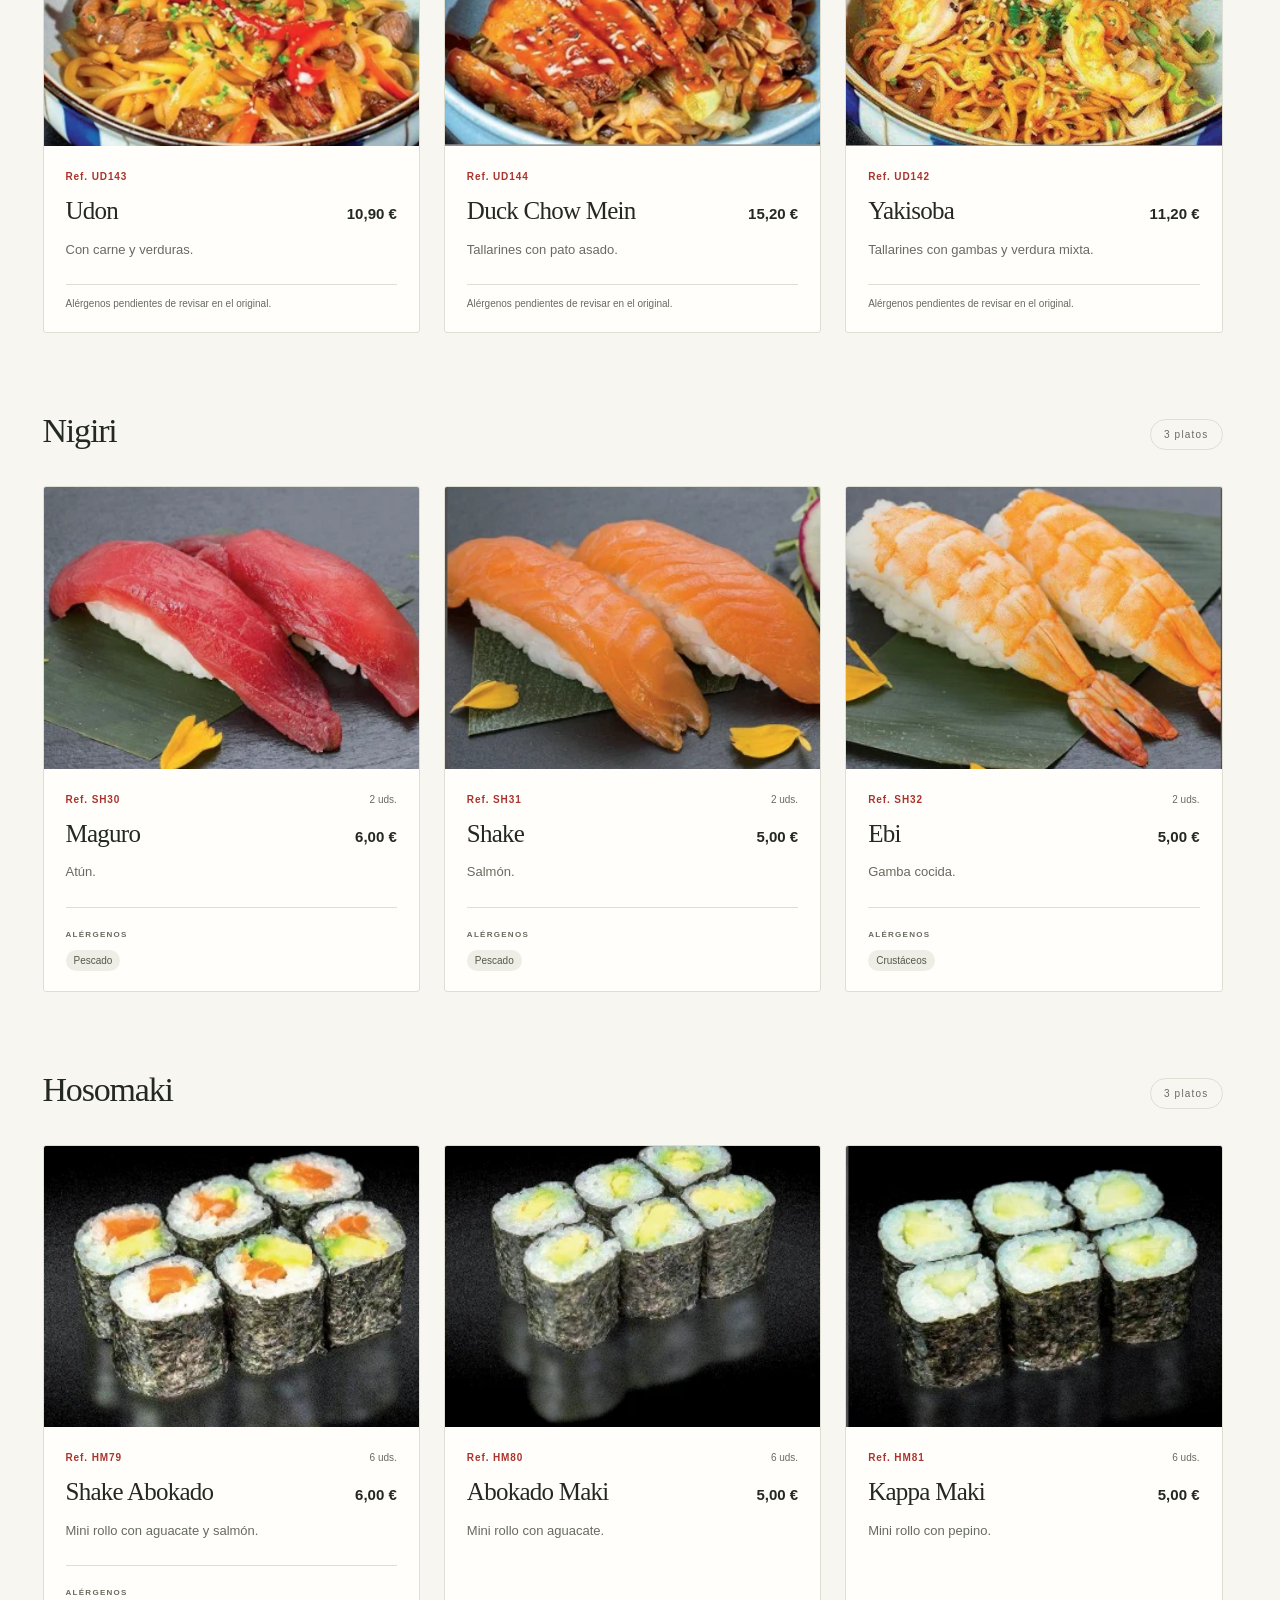
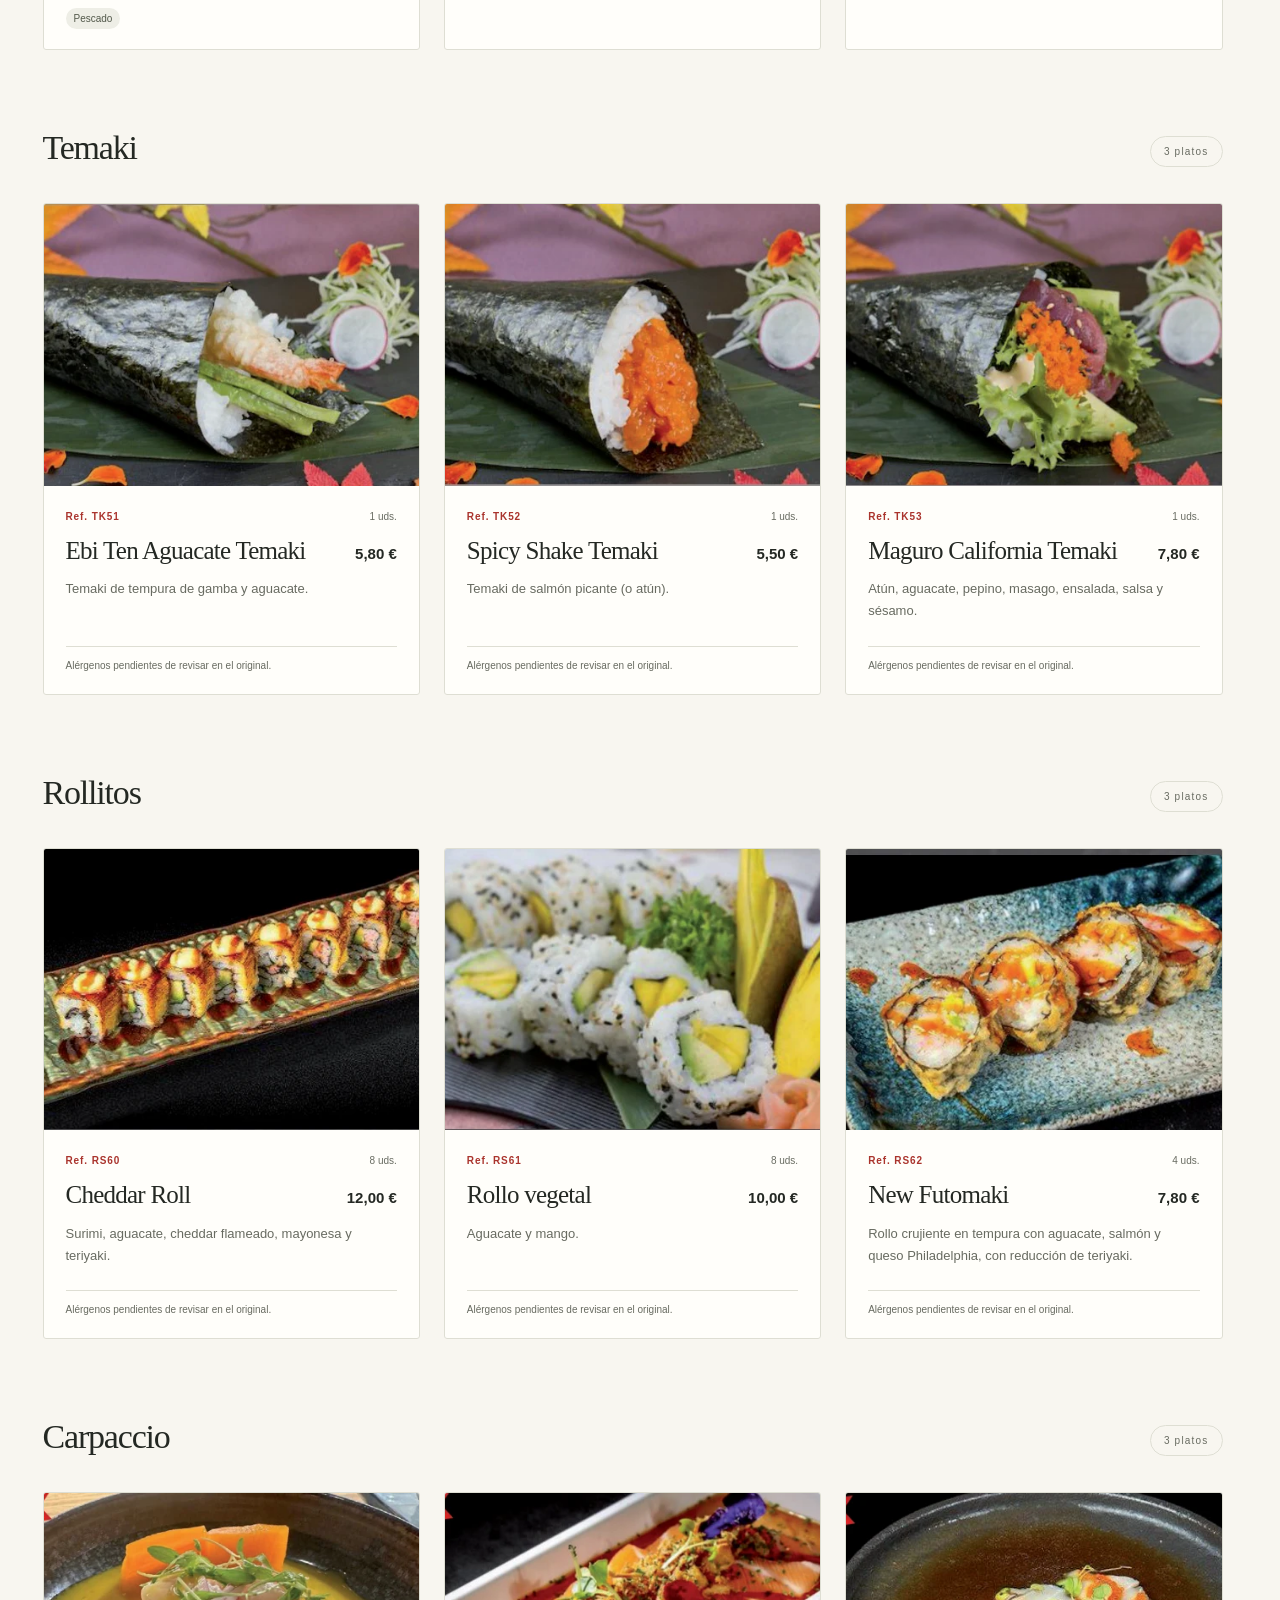
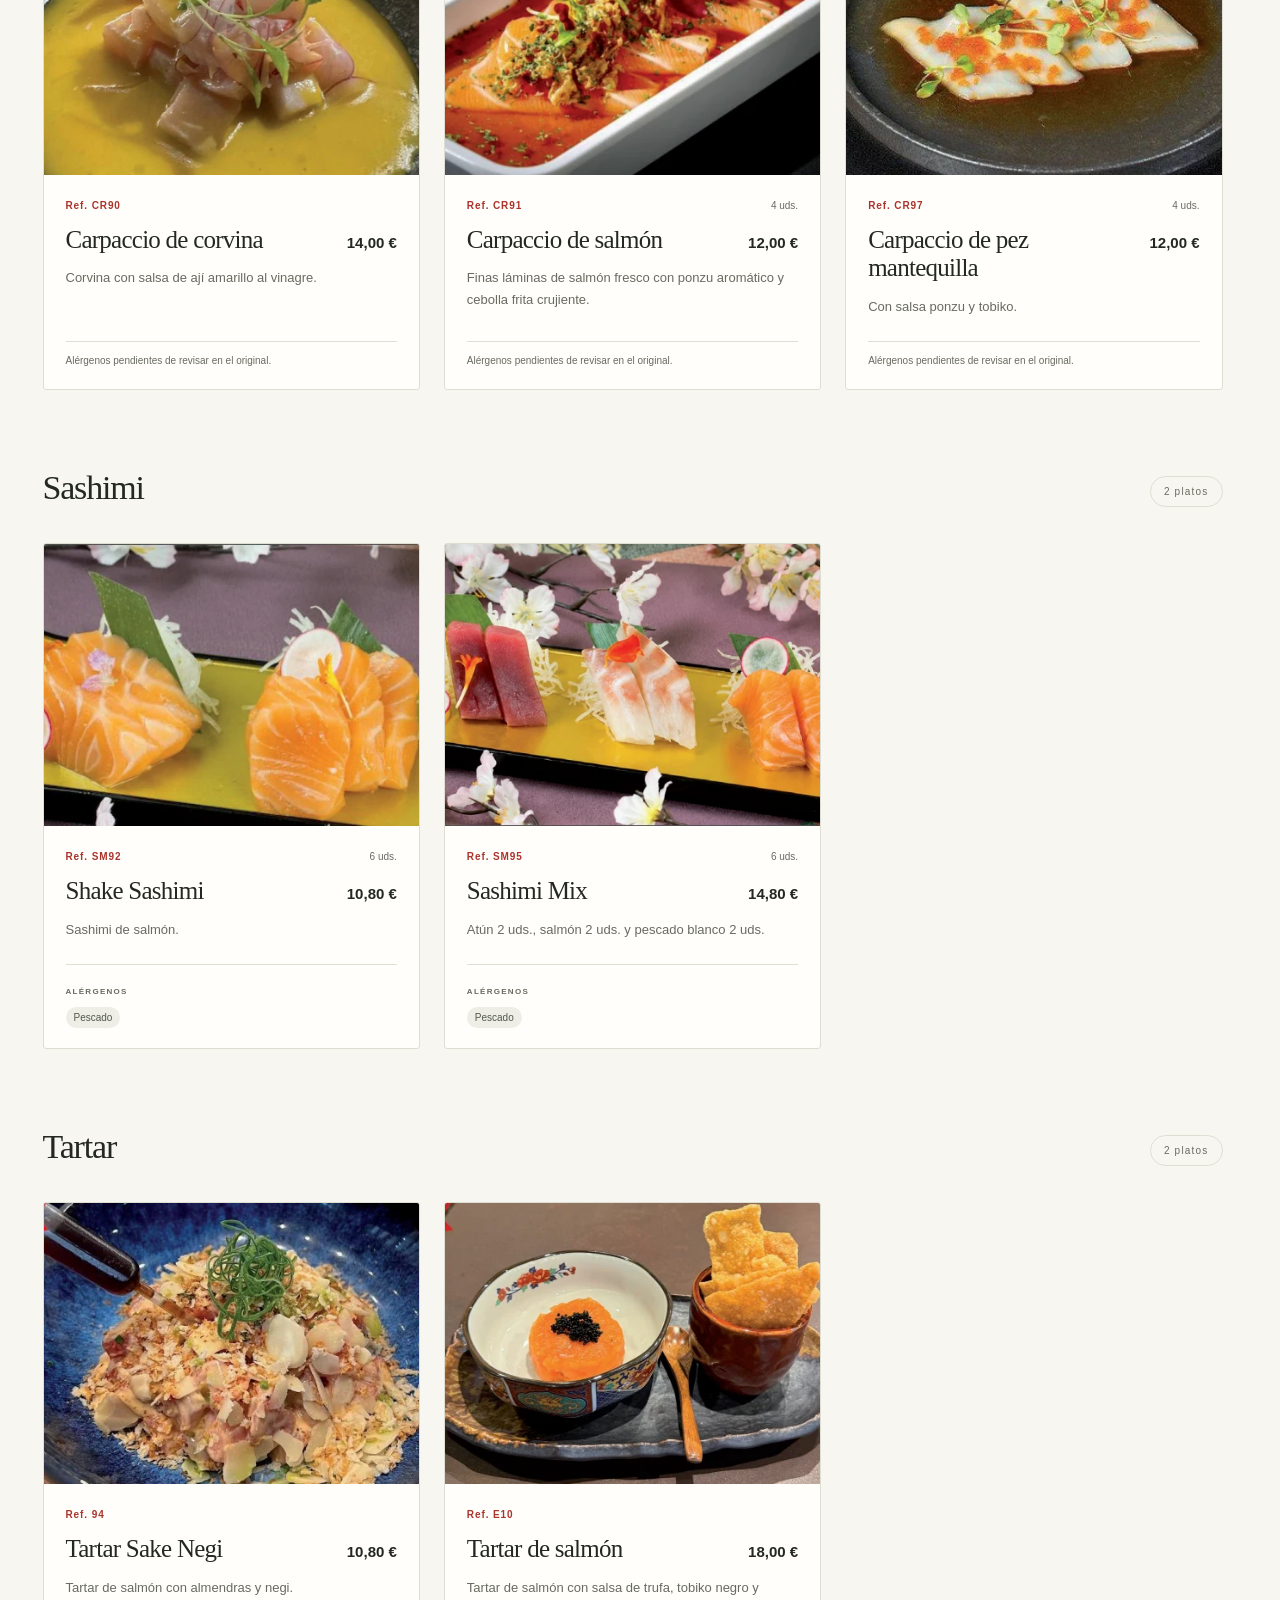
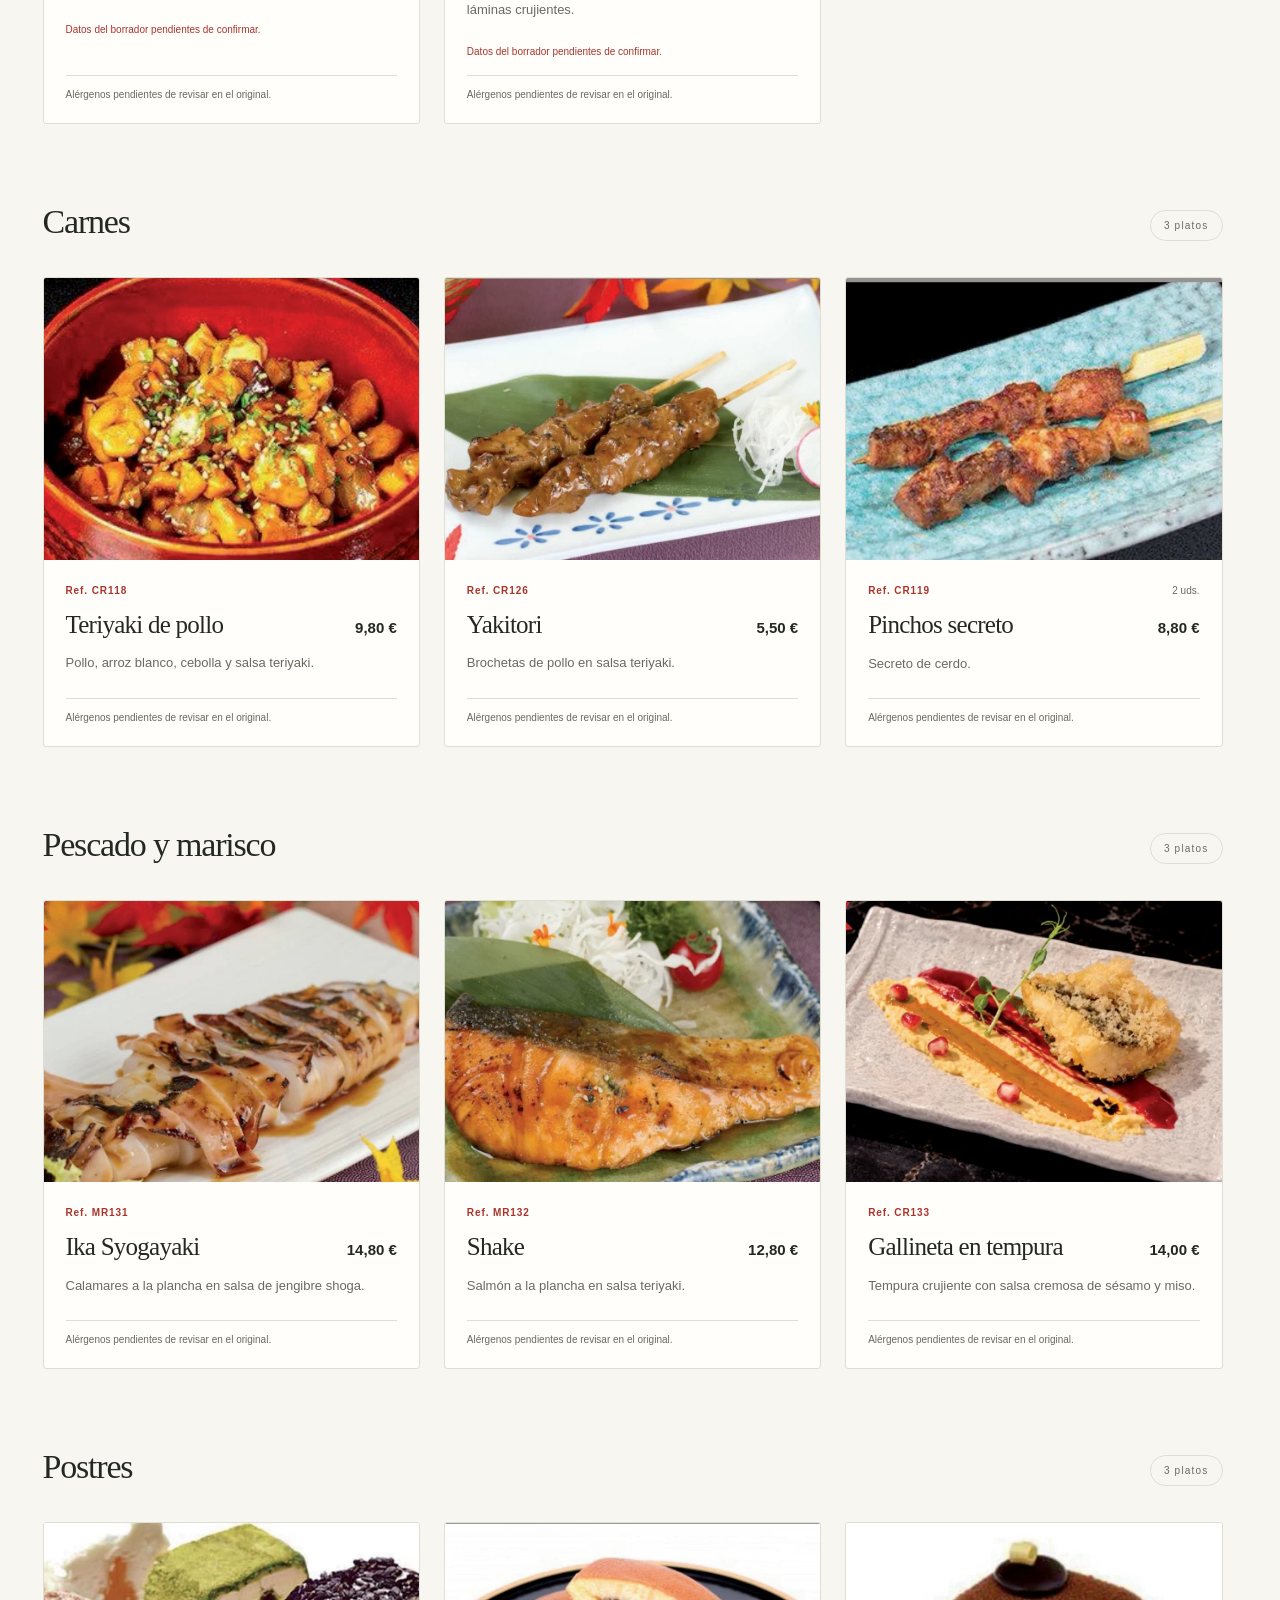
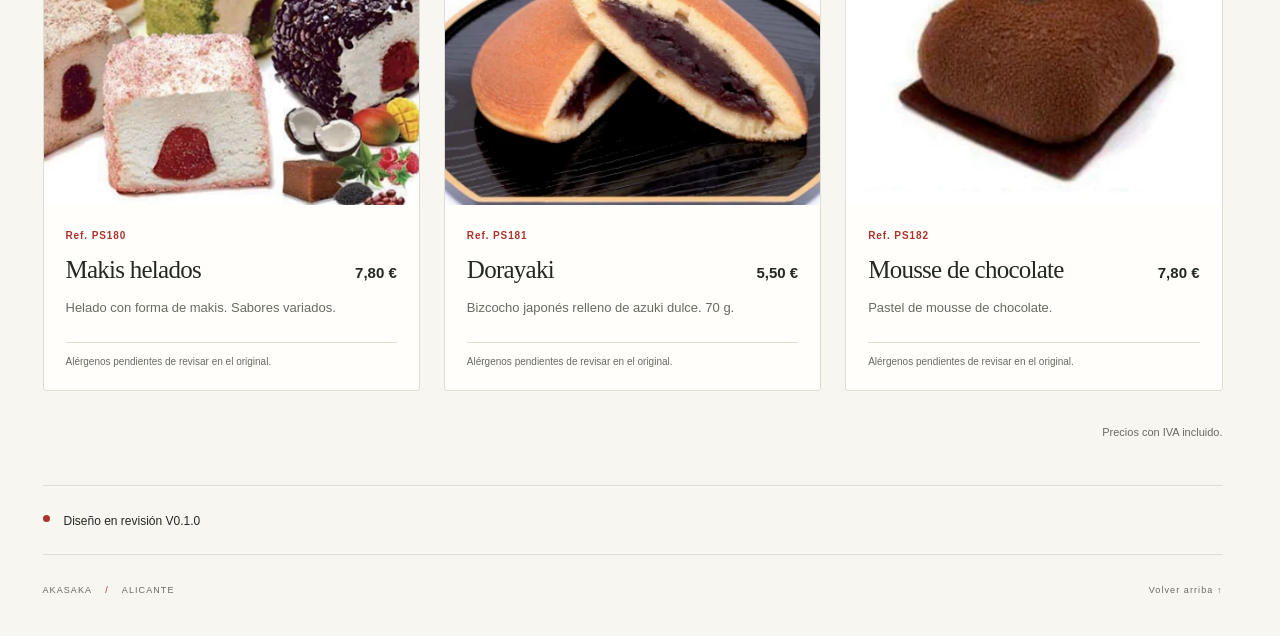
==== commit 6c9783bb: "Quitar mensaje de 3 platos en el footer" ====
--- a/menu.html
+++ b/menu.html
@@ -1 +1 @@
-<!doctype html><html lang="es"><head><meta charset="utf-8"><meta name="viewport" content="width=device-width,initial-scale=1"><meta name="theme-color" content="#232522"><meta name="description" content="Akasaka Alicante: buffet, carta, menú mediodía y bebidas."><title>Akasaka · Alicante</title><link rel="icon" href="data:,"><script src="js/theme.js"></script><link rel="stylesheet" href="css/styles.css"><script type="module" src="js/app.js"></script></head><body class="menu-page"><a class="skip-link" href="#menu" data-i18n="skip">Ir a los platos</a><header class="masthead"><div class="header-inner"><a class="brand" href="index.html" aria-label="Akasaka · Inicio"><img src="assets/brand/akasaka.png" alt="Akasaka Restaurante" width="200" height="90"></a><div class="header-right"><button id="theme-toggle" class="theme-toggle" type="button" aria-label="Cambiar a modo oscuro">☾ Oscuro</button><div class="languages" role="group" aria-label="Idioma / Language"><button type="button" data-language="es" aria-pressed="true" lang="es">ES</button><span aria-hidden="true">/</span><button type="button" data-language="en" aria-pressed="false" lang="en">EN</button></div></div></div><div class="mode-bar"><a class="back-link" href="index.html" data-i18n="home">← Inicio</a><h1 id="mode-title">LA CARTA</h1><button type="button" id="conditions-open" class="conditions-button" hidden data-i18n="conditions">Condiciones</button></div></header><nav id="category-rail" class="category-rail" aria-label="Categorías"></nav><main><section id="mode-summary" class="mode-summary" hidden></section><nav id="categories" class="category-nav" aria-label="Categorías"></nav><div id="menu" aria-busy="true"><p role="status" data-i18n="loading">Cargando carta…</p></div><aside class="sample-note"><span class="sample-dot" aria-hidden="true"></span><div><strong data-i18n="sampleTitle">Diseño en revisión</strong><p id="sample-message"></p></div></aside></main><footer><span>AKASAKA <span class="footer-divider">/</span> ALICANTE</span><a href="#" data-i18n="top">Volver arriba ↑</a></footer><span id="language-status" class="sr-only" role="status" aria-live="polite"></span><dialog id="conditions-dialog" aria-labelledby="conditions-title"><div class="dialog-header"><h2 id="conditions-title" data-i18n="conditionsTitle">All You Can Eat · Condiciones</h2><button type="button" id="conditions-close" data-i18n="close">Cerrar ×</button></div><div id="conditions-content"></div></dialog></body></html>+<!doctype html><html lang="es"><head><meta charset="utf-8"><meta name="viewport" content="width=device-width,initial-scale=1"><meta name="theme-color" content="#232522"><meta name="description" content="Akasaka Alicante: buffet, carta, menú mediodía y bebidas."><title>Akasaka · Alicante</title><link rel="icon" href="data:,"><script src="js/theme.js"></script><link rel="stylesheet" href="css/styles.css"><script type="module" src="js/app.js"></script></head><body class="menu-page"><a class="skip-link" href="#menu" data-i18n="skip">Ir a los platos</a><header class="masthead"><div class="header-inner"><a class="brand" href="index.html" aria-label="Akasaka · Inicio"><img src="assets/brand/akasaka.png" alt="Akasaka Restaurante" width="200" height="90"></a><div class="header-right"><button id="theme-toggle" class="theme-toggle" type="button" aria-label="Cambiar a modo oscuro">☾ Oscuro</button><div class="languages" role="group" aria-label="Idioma / Language"><button type="button" data-language="es" aria-pressed="true" lang="es">ES</button><span aria-hidden="true">/</span><button type="button" data-language="en" aria-pressed="false" lang="en">EN</button></div></div></div><div class="mode-bar"><a class="back-link" href="index.html" data-i18n="home">← Inicio</a><h1 id="mode-title">LA CARTA</h1><button type="button" id="conditions-open" class="conditions-button" hidden data-i18n="conditions">Condiciones</button></div></header><nav id="category-rail" class="category-rail" aria-label="Categorías"></nav><main><section id="mode-summary" class="mode-summary" hidden></section><nav id="categories" class="category-nav" aria-label="Categorías"></nav><div id="menu" aria-busy="true"><p role="status" data-i18n="loading">Cargando carta…</p></div><aside class="sample-note"><span class="sample-dot" aria-hidden="true"></span><div><strong data-i18n="sampleTitle">Diseño en revisión V0.1.0</strong></div></aside></main><footer><span>AKASAKA <span class="footer-divider">/</span> ALICANTE</span><a href="#" data-i18n="top">Volver arriba ↑</a></footer><span id="language-status" class="sr-only" role="status" aria-live="polite"></span><dialog id="conditions-dialog" aria-labelledby="conditions-title"><div class="dialog-header"><h2 id="conditions-title" data-i18n="conditionsTitle">All You Can Eat · Condiciones</h2><button type="button" id="conditions-close" data-i18n="close">Cerrar ×</button></div><div id="conditions-content"></div></dialog></body></html>
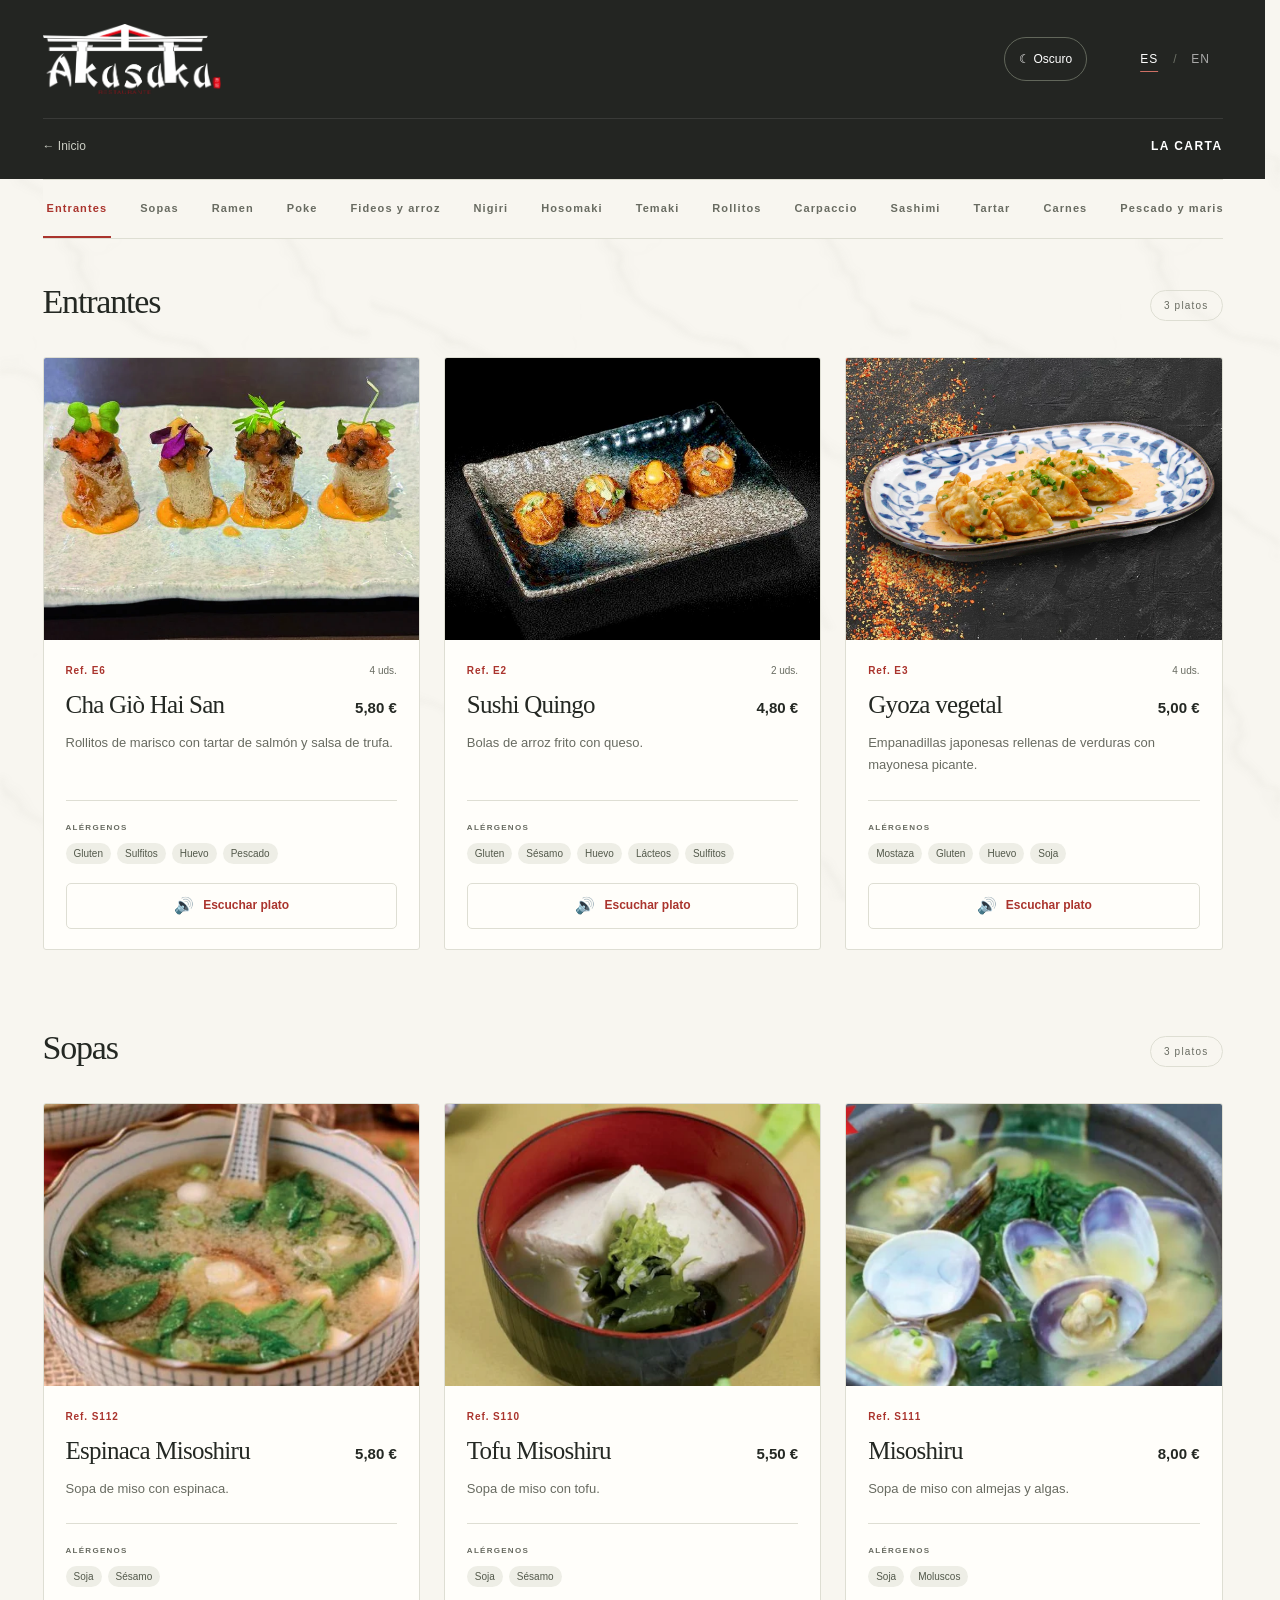
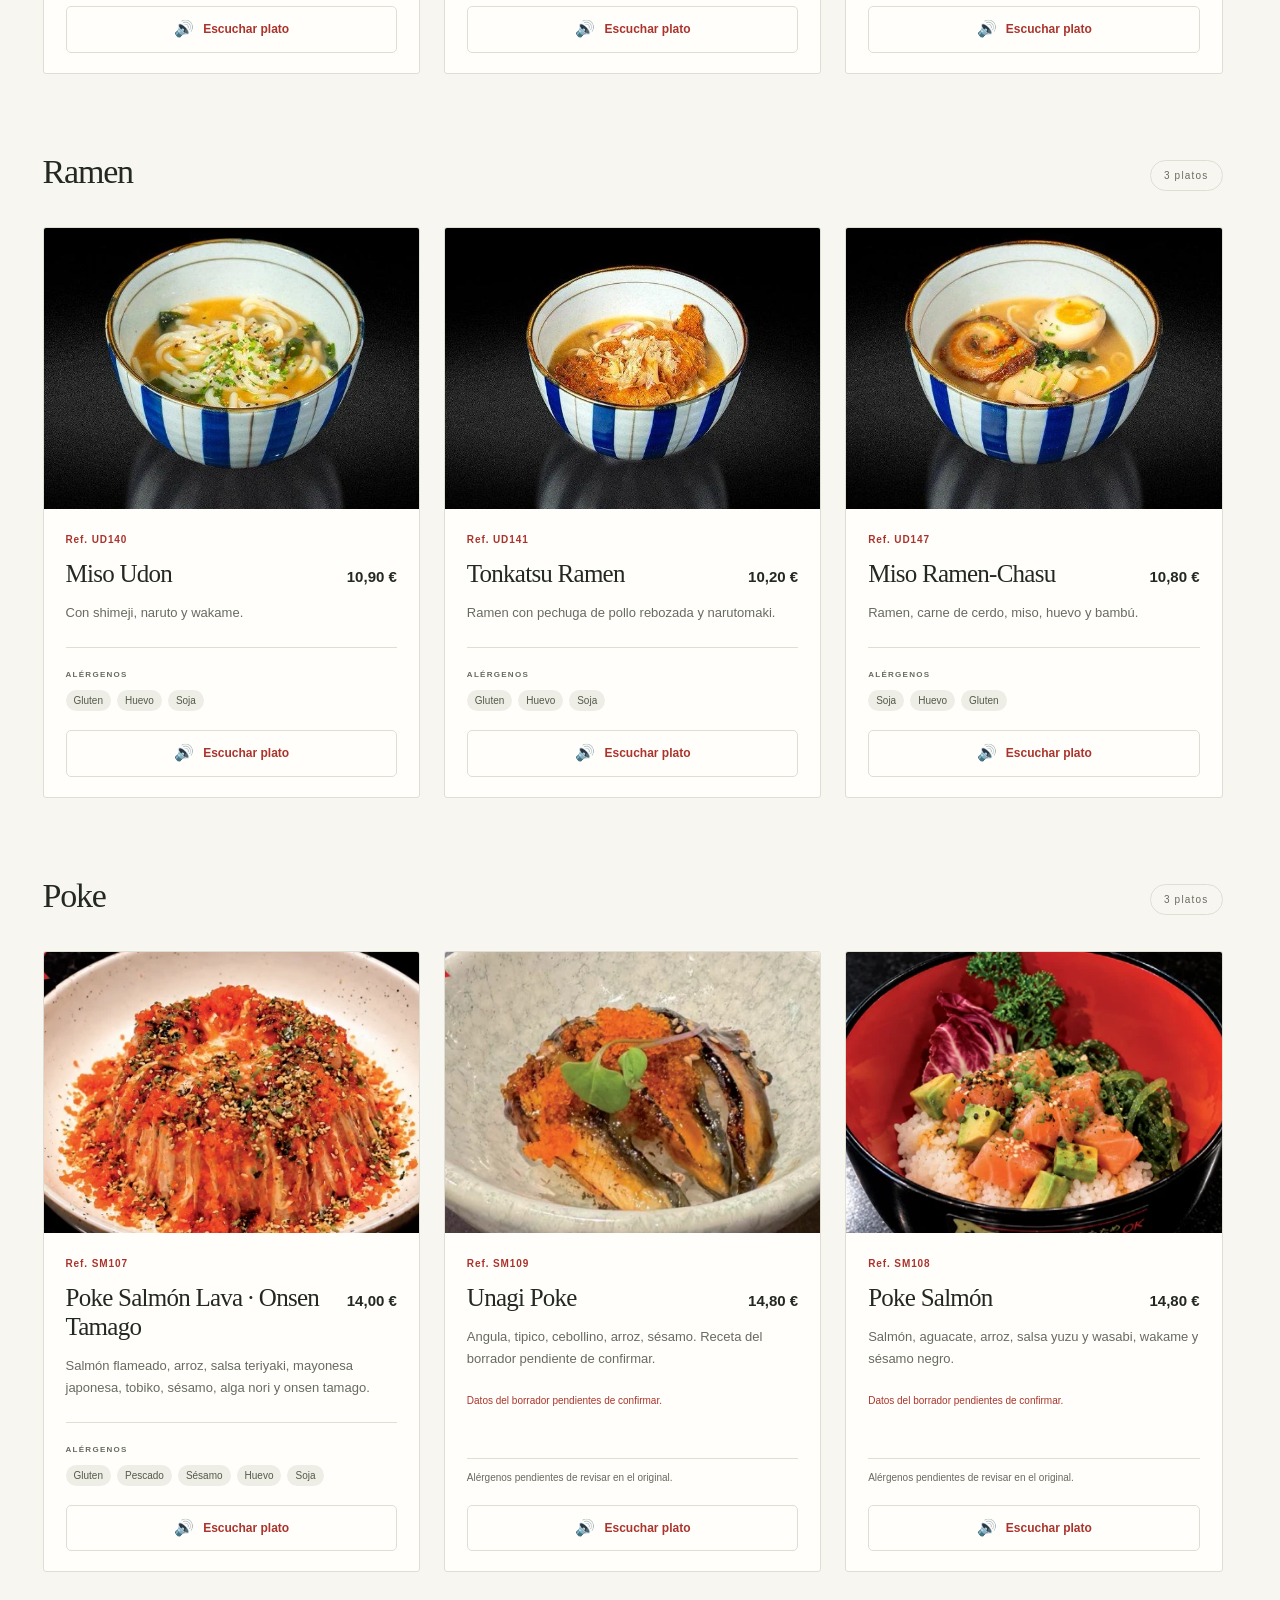
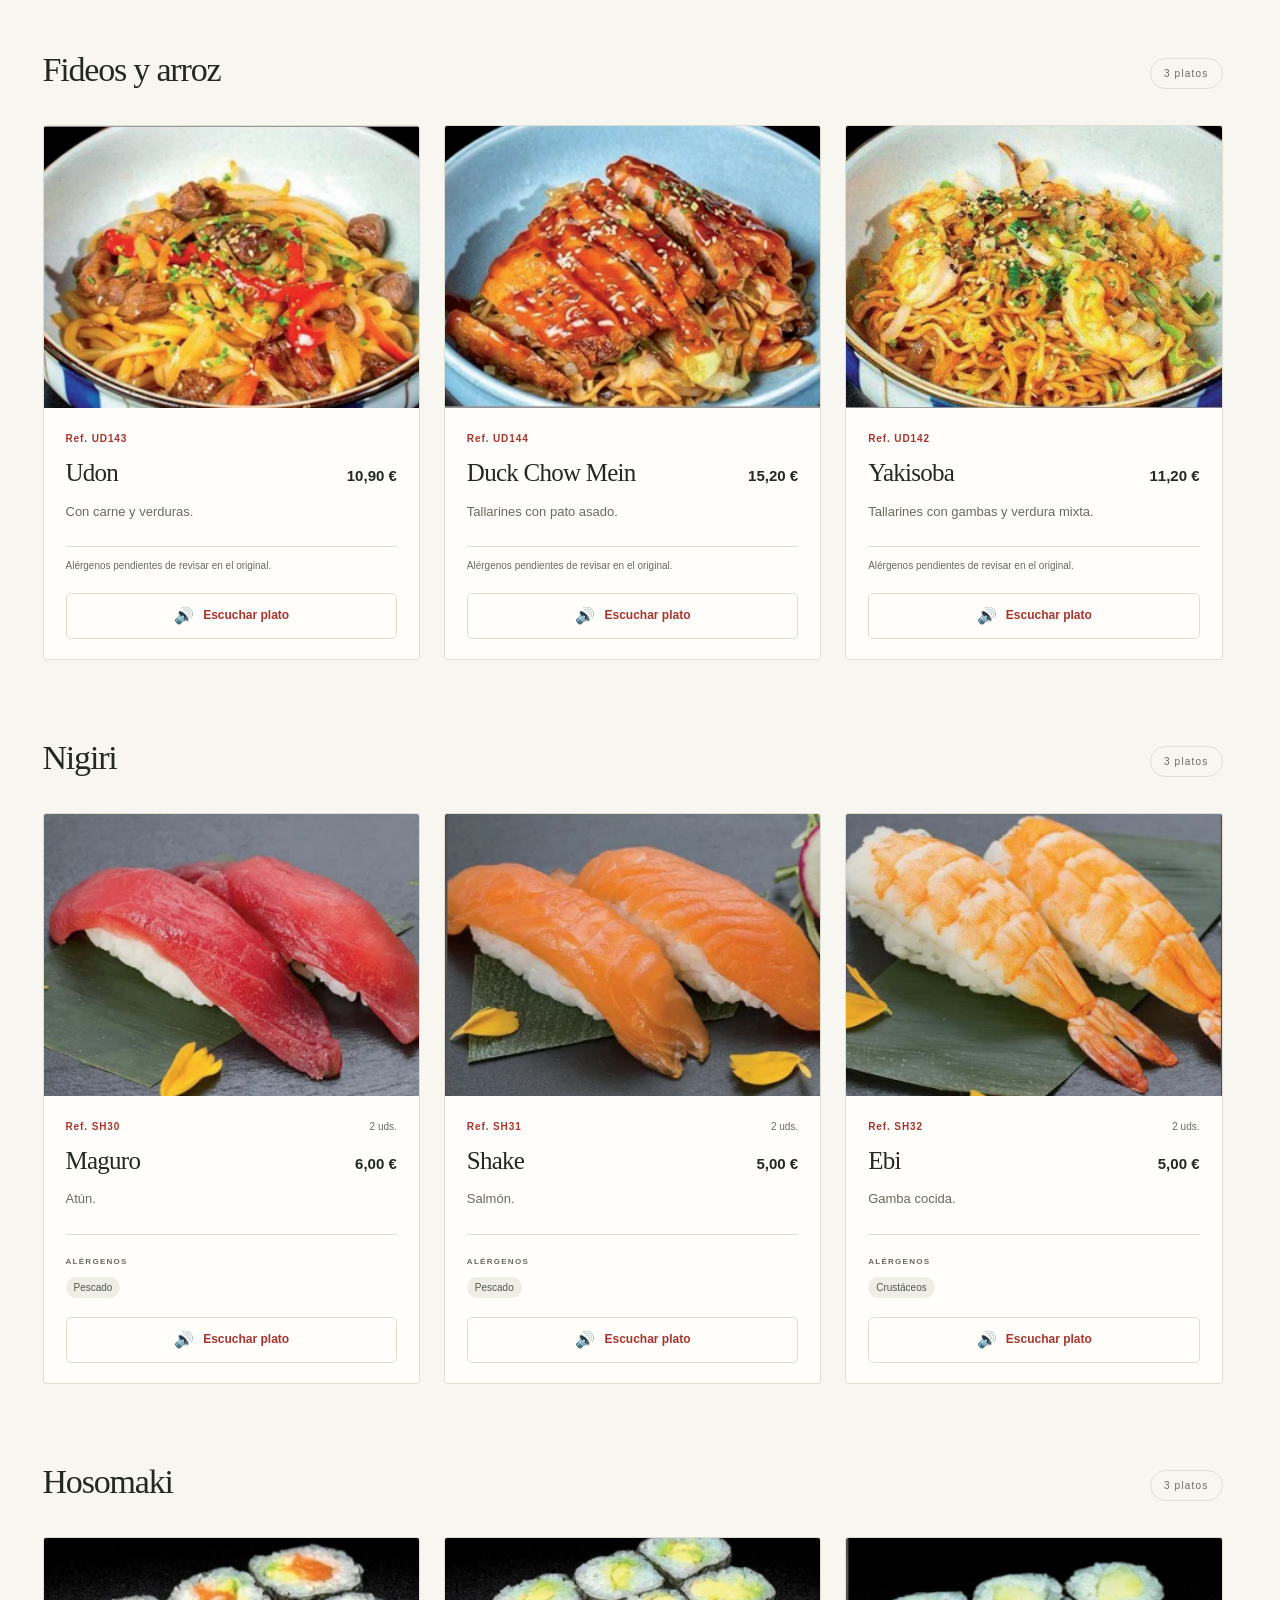
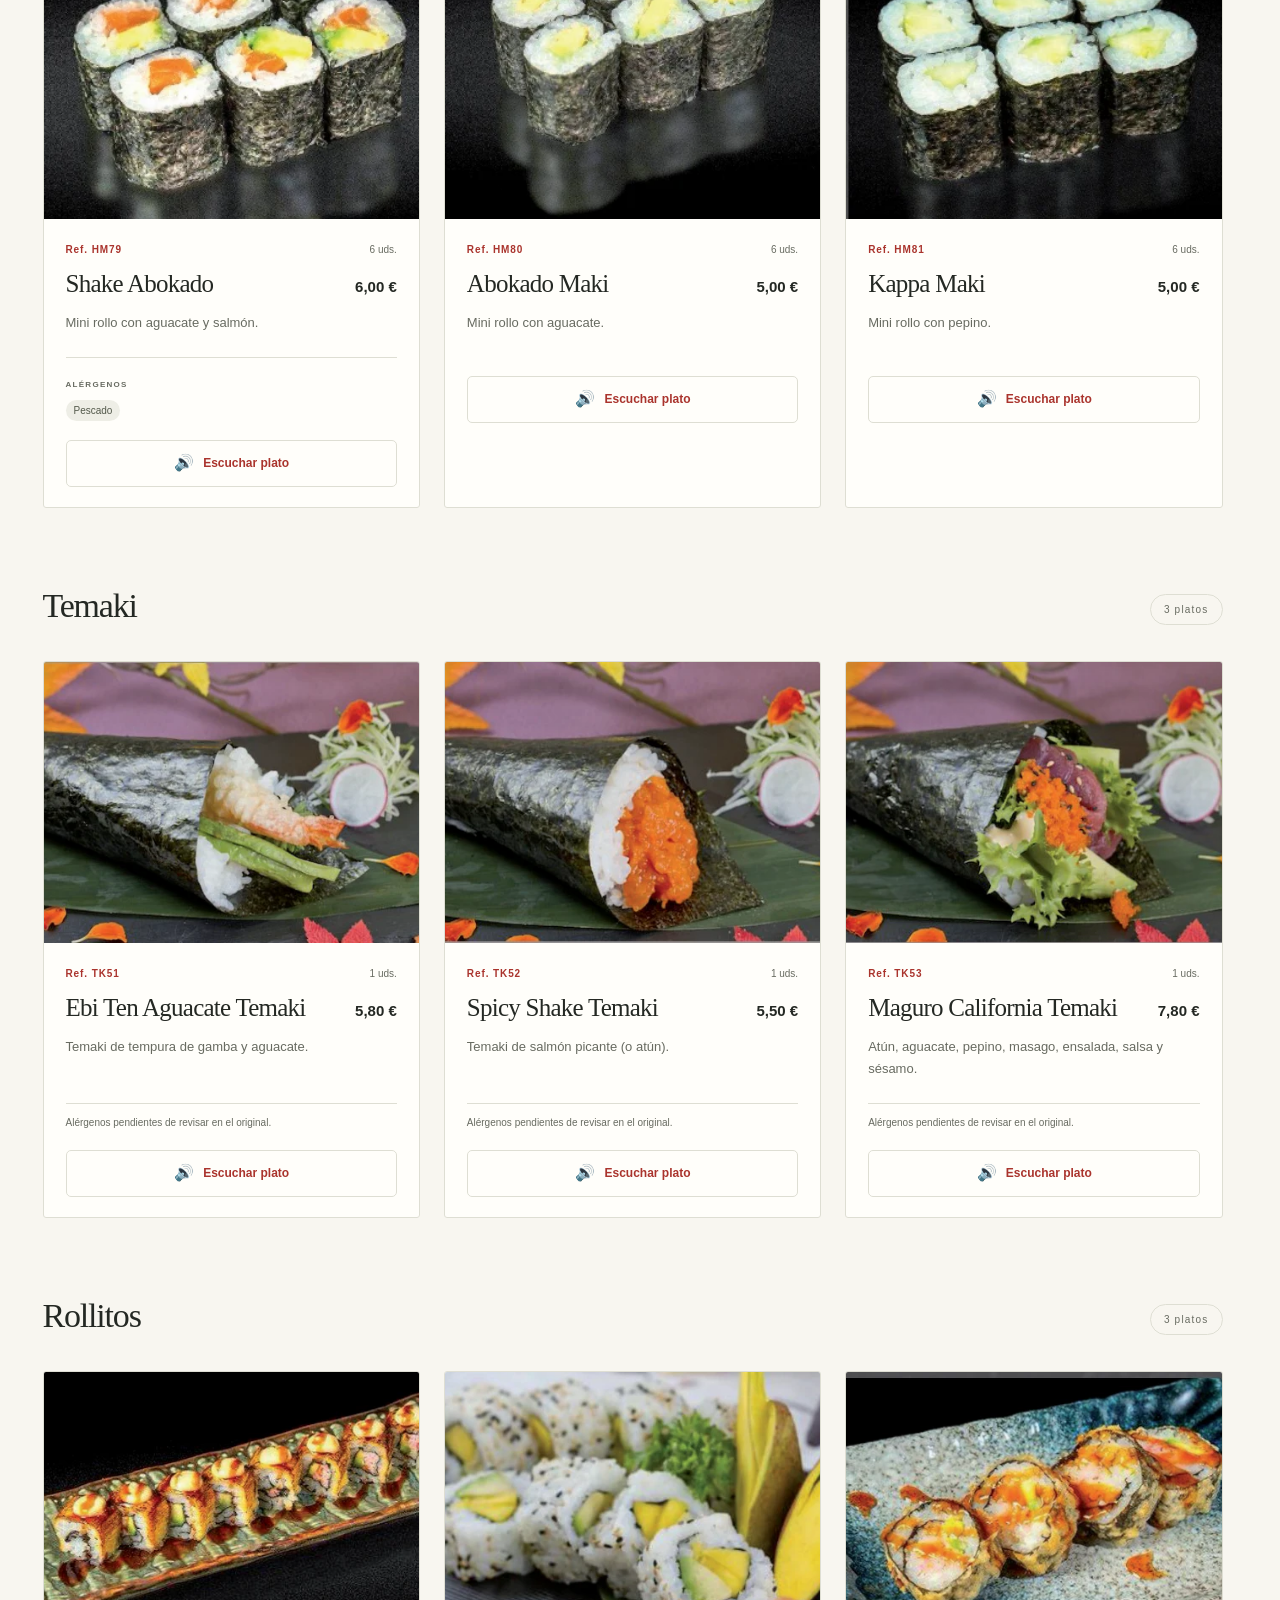
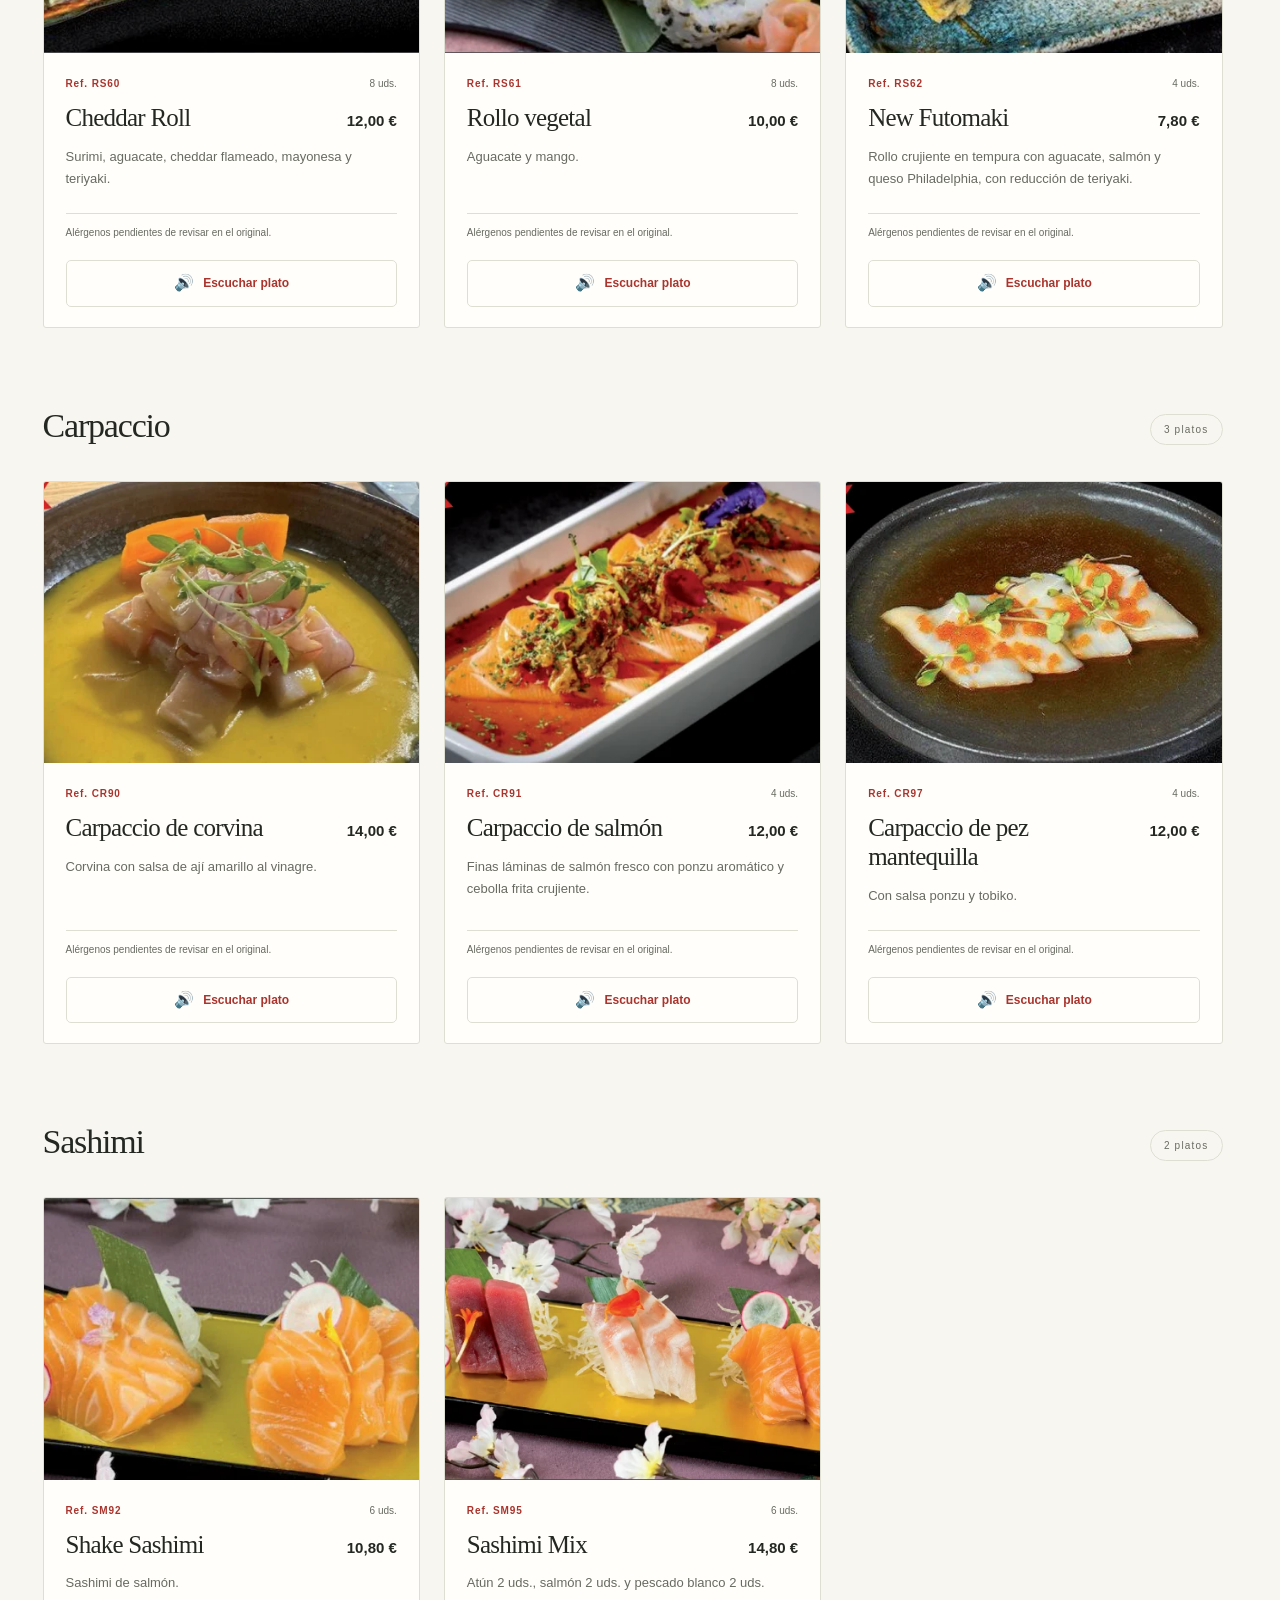
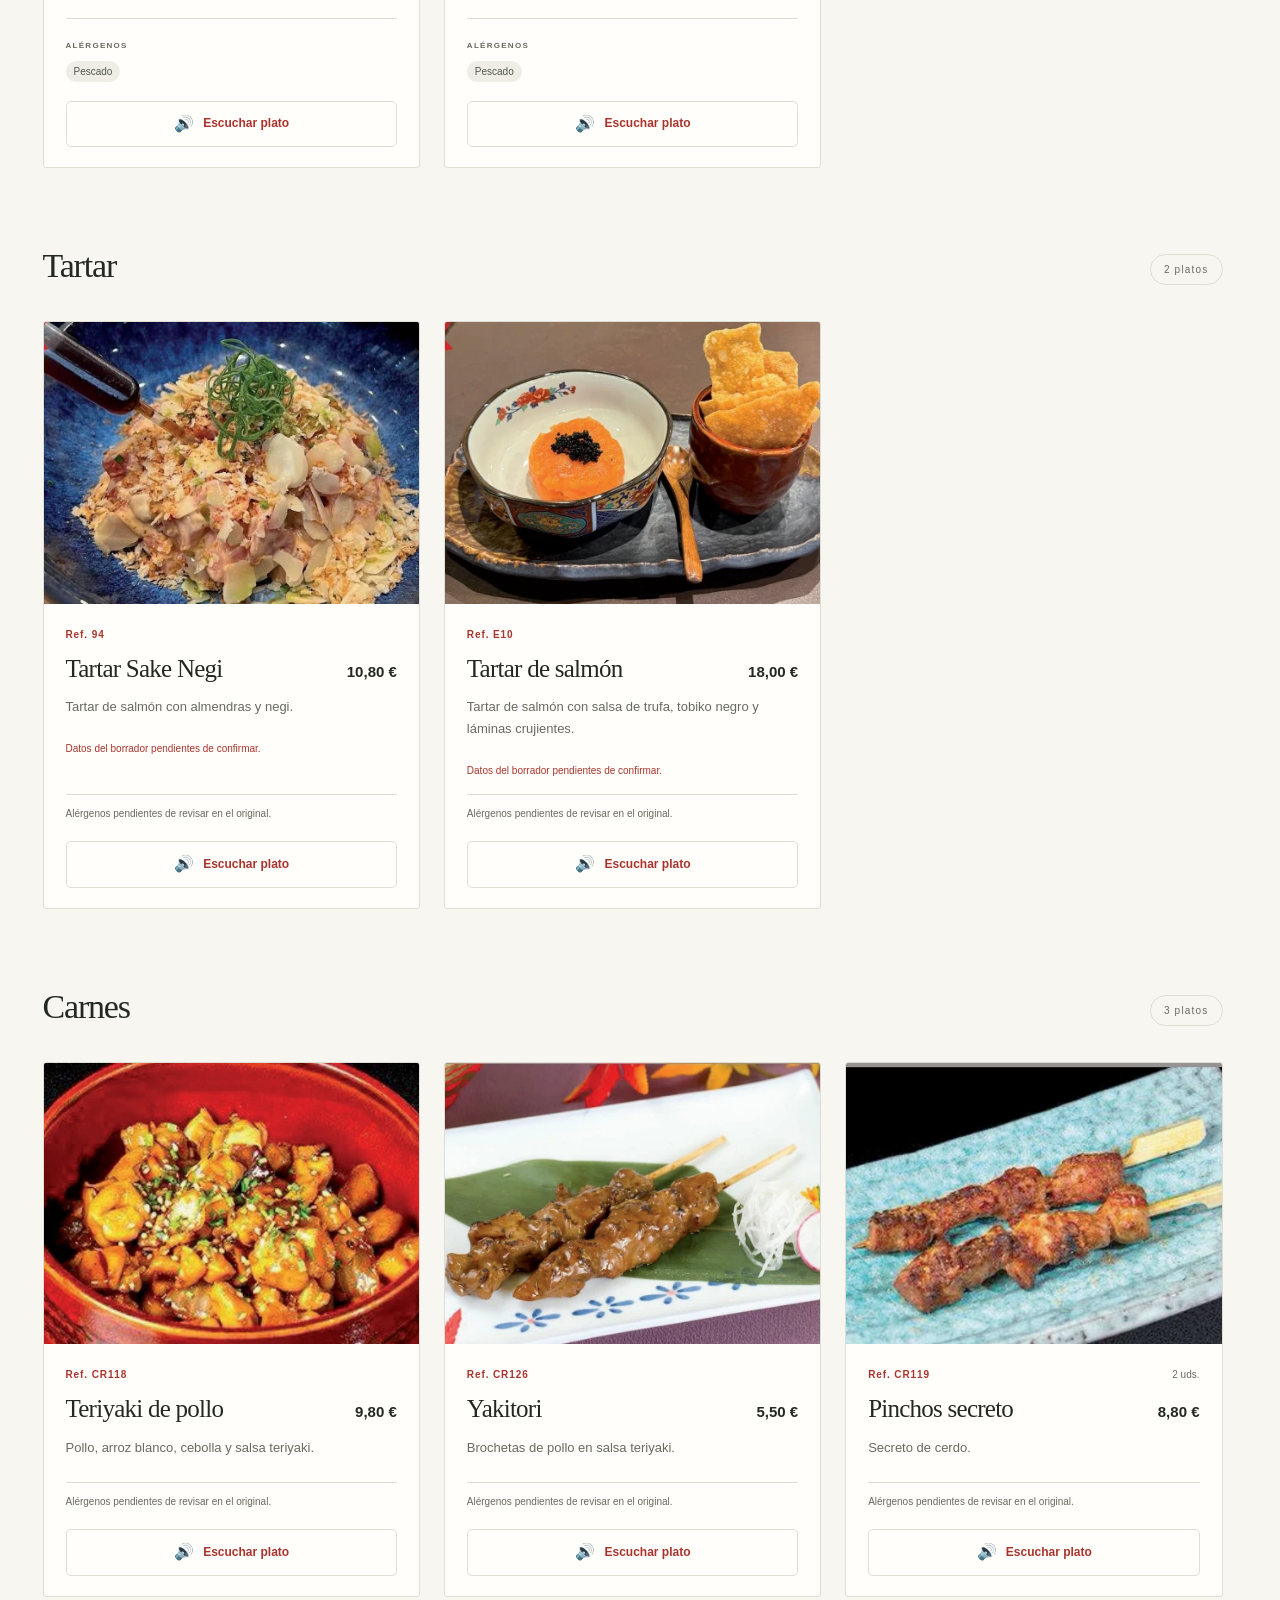
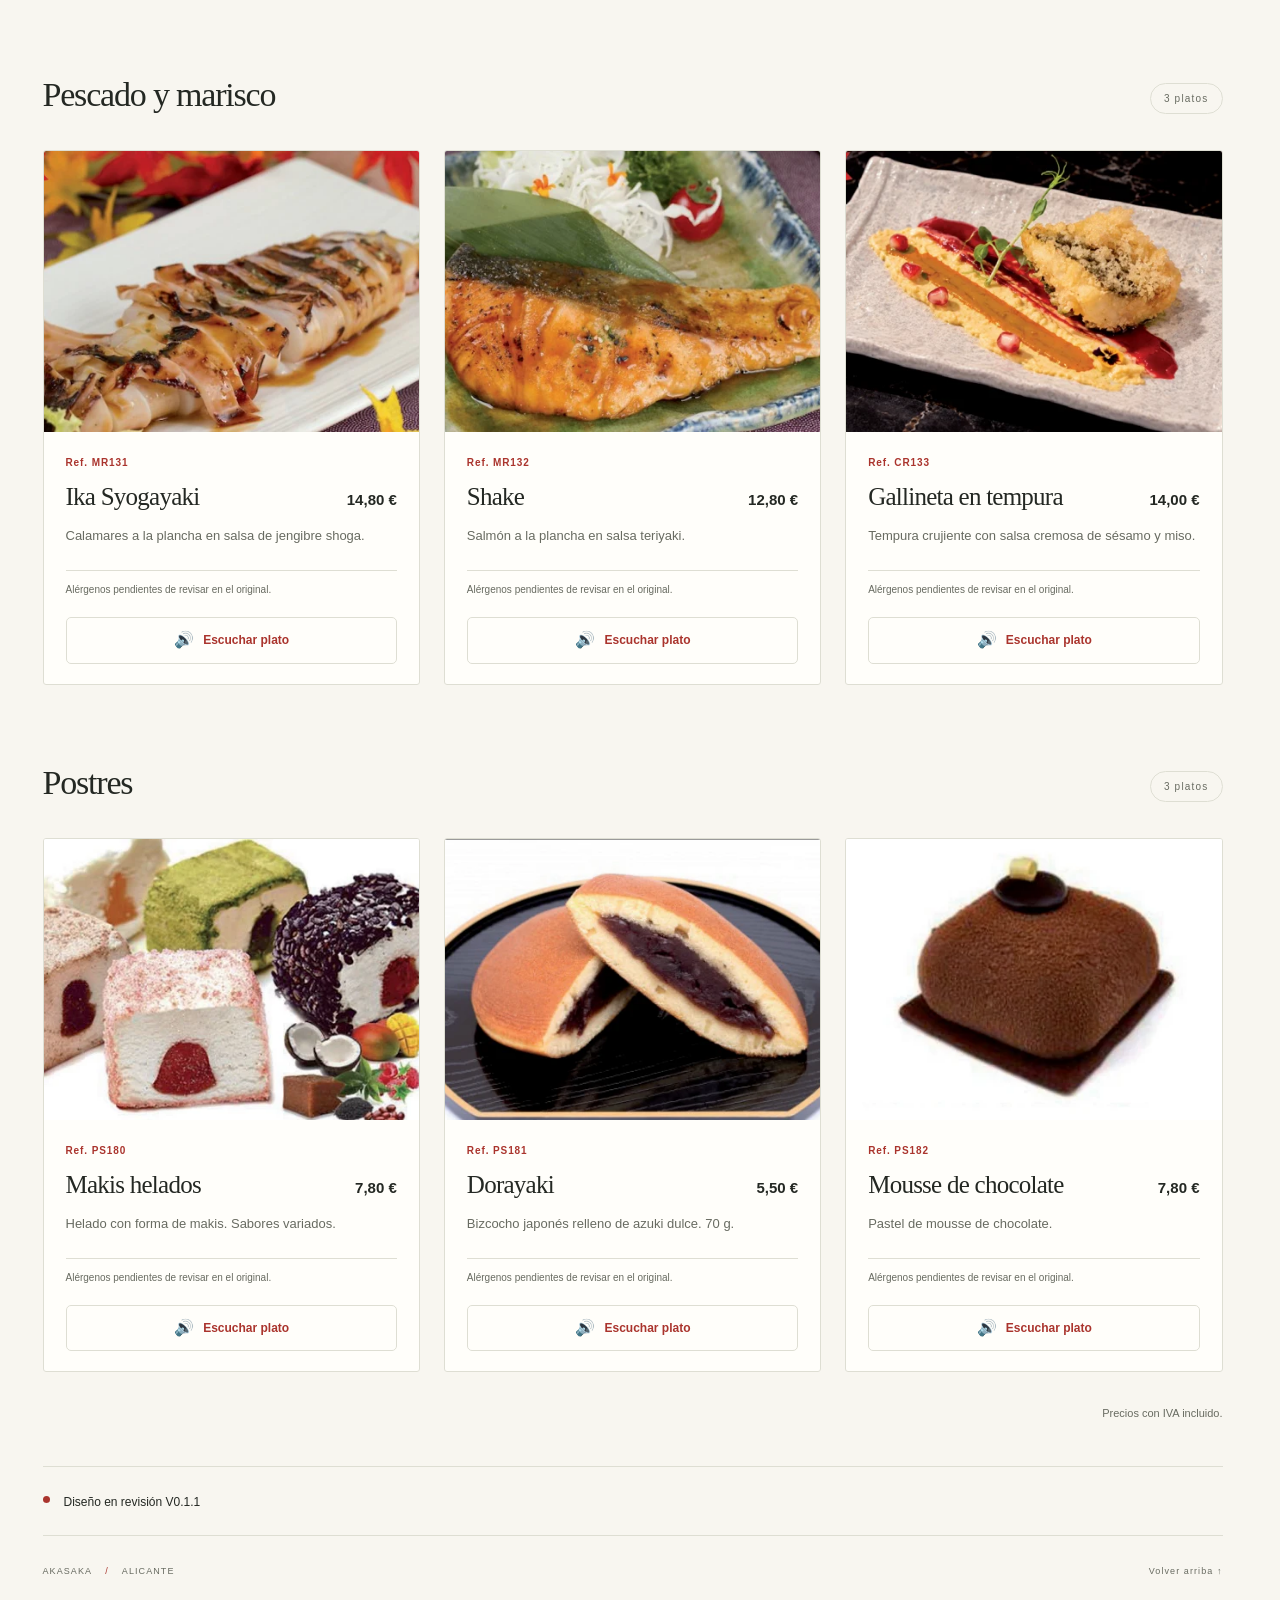
==== commit e8879022: "Primera vesion con audio descripcion de los platos" ====
--- a/menu.html
+++ b/menu.html
@@ -1 +1 @@
-<!doctype html><html lang="es"><head><meta charset="utf-8"><meta name="viewport" content="width=device-width,initial-scale=1"><meta name="theme-color" content="#232522"><meta name="description" content="Akasaka Alicante: buffet, carta, menú mediodía y bebidas."><title>Akasaka · Alicante</title><link rel="icon" href="data:,"><script src="js/theme.js"></script><link rel="stylesheet" href="css/styles.css"><script type="module" src="js/app.js"></script></head><body class="menu-page"><a class="skip-link" href="#menu" data-i18n="skip">Ir a los platos</a><header class="masthead"><div class="header-inner"><a class="brand" href="index.html" aria-label="Akasaka · Inicio"><img src="assets/brand/akasaka.png" alt="Akasaka Restaurante" width="200" height="90"></a><div class="header-right"><button id="theme-toggle" class="theme-toggle" type="button" aria-label="Cambiar a modo oscuro">☾ Oscuro</button><div class="languages" role="group" aria-label="Idioma / Language"><button type="button" data-language="es" aria-pressed="true" lang="es">ES</button><span aria-hidden="true">/</span><button type="button" data-language="en" aria-pressed="false" lang="en">EN</button></div></div></div><div class="mode-bar"><a class="back-link" href="index.html" data-i18n="home">← Inicio</a><h1 id="mode-title">LA CARTA</h1><button type="button" id="conditions-open" class="conditions-button" hidden data-i18n="conditions">Condiciones</button></div></header><nav id="category-rail" class="category-rail" aria-label="Categorías"></nav><main><section id="mode-summary" class="mode-summary" hidden></section><nav id="categories" class="category-nav" aria-label="Categorías"></nav><div id="menu" aria-busy="true"><p role="status" data-i18n="loading">Cargando carta…</p></div><aside class="sample-note"><span class="sample-dot" aria-hidden="true"></span><div><strong data-i18n="sampleTitle">Diseño en revisión V0.1.0</strong></div></aside></main><footer><span>AKASAKA <span class="footer-divider">/</span> ALICANTE</span><a href="#" data-i18n="top">Volver arriba ↑</a></footer><span id="language-status" class="sr-only" role="status" aria-live="polite"></span><dialog id="conditions-dialog" aria-labelledby="conditions-title"><div class="dialog-header"><h2 id="conditions-title" data-i18n="conditionsTitle">All You Can Eat · Condiciones</h2><button type="button" id="conditions-close" data-i18n="close">Cerrar ×</button></div><div id="conditions-content"></div></dialog></body></html>+<!doctype html><html lang="es"><head><meta charset="utf-8"><meta name="viewport" content="width=device-width,initial-scale=1"><meta name="theme-color" content="#232522"><meta name="description" content="Akasaka Alicante: buffet, carta, menú mediodía y bebidas."><title>Akasaka · Alicante</title><link rel="icon" href="data:,"><script src="js/theme.js"></script><link rel="stylesheet" href="css/styles.css"><script type="module" src="js/app.js"></script></head><body class="menu-page"><a class="skip-link" href="#menu" data-i18n="skip">Ir a los platos</a><header class="masthead"><div class="header-inner"><a class="brand" href="index.html" aria-label="Akasaka · Inicio"><img src="assets/brand/akasaka.png" alt="Akasaka Restaurante" width="200" height="90"></a><div class="header-right"><button id="theme-toggle" class="theme-toggle" type="button" aria-label="Cambiar a modo oscuro">☾ Oscuro</button><div class="languages" role="group" aria-label="Idioma / Language"><button type="button" data-language="es" aria-pressed="true" lang="es">ES</button><span aria-hidden="true">/</span><button type="button" data-language="en" aria-pressed="false" lang="en">EN</button></div></div></div><div class="mode-bar"><a class="back-link" href="index.html" data-i18n="home">← Inicio</a><h1 id="mode-title">LA CARTA</h1><button type="button" id="conditions-open" class="conditions-button" hidden data-i18n="conditions">Condiciones</button></div></header><nav id="category-rail" class="category-rail" aria-label="Categorías"></nav><main><section id="mode-summary" class="mode-summary" hidden></section><nav id="categories" class="category-nav" aria-label="Categorías"></nav><div id="menu" aria-busy="true"><p role="status" data-i18n="loading">Cargando carta…</p></div><aside class="sample-note"><span class="sample-dot" aria-hidden="true"></span><div><strong data-i18n="sampleTitle">Diseño en revisión V0.1.1</strong></div></aside></main><footer><span>AKASAKA <span class="footer-divider">/</span> ALICANTE</span><a href="#" data-i18n="top">Volver arriba ↑</a></footer><span id="language-status" class="sr-only" role="status" aria-live="polite"></span><dialog id="conditions-dialog" aria-labelledby="conditions-title"><div class="dialog-header"><h2 id="conditions-title" data-i18n="conditionsTitle">All You Can Eat · Condiciones</h2><button type="button" id="conditions-close" data-i18n="close">Cerrar ×</button></div><div id="conditions-content"></div></dialog></body></html>
--- a/css/styles.css
+++ b/css/styles.css
@@ -127,3 +127,13 @@
 @media(prefers-reduced-motion:reduce){*{scroll-behavior:auto!important}}
 
 @media(max-width:599px){html{scroll-padding-top:calc(var(--header-height) + 16px)}}
+
+/* Lectura de audio voluntaria; control de parada siempre accesible. */
+.listen-button{display:flex;align-items:center;justify-content:center;gap:10px;width:100%;min-height:46px;padding:11px 15px;margin-top:19px;background:transparent;color:var(--red);border:1px solid var(--line);border-radius:5px;font:600 12px/1.4 Arial,Helvetica,sans-serif;cursor:pointer}
+.listen-icon{font-size:16px;letter-spacing:-2px;min-width:20px}.listen-button:hover,.listen-button.is-speaking{border-color:var(--red);background:var(--chip)}
+.listen-button:focus-visible,.audio-stop:focus-visible{outline:3px solid var(--red);outline-offset:4px}.listen-button:disabled{cursor:default;opacity:.6}
+.audio-dock{position:fixed;z-index:6;bottom:16px;left:50%;transform:translateX(-50%);display:flex;align-items:center;justify-content:space-between;gap:16px;width:min(520px,calc(100% - 32px));padding:13px 16px;border:1px solid var(--line);border-radius:10px;background:var(--card);color:var(--ink);box-shadow:0 5px 30px #0003}
+.audio-status{font-size:12px;line-height:1.6;min-width:0}.audio-stop{font:600 12px/1.4 Arial,sans-serif;min-height:44px;border:1px solid var(--red);border-radius:6px;background:var(--red);color:var(--paper);padding:10px 14px;cursor:pointer;flex-shrink:0}
+.audio-unavailable{font-size:11px;line-height:1.6;color:var(--muted);margin:15px 0 0}
+body:has(.audio-dock:not([hidden])){padding-bottom:110px}
+@media(max-width:599px){.audio-dock{left:62px;right:12px;width:auto;transform:none;gap:10px;padding:10px}.audio-status{font-size:11px}.audio-stop{font-size:11px;padding:9px}.listen-button{font-size:12px}}
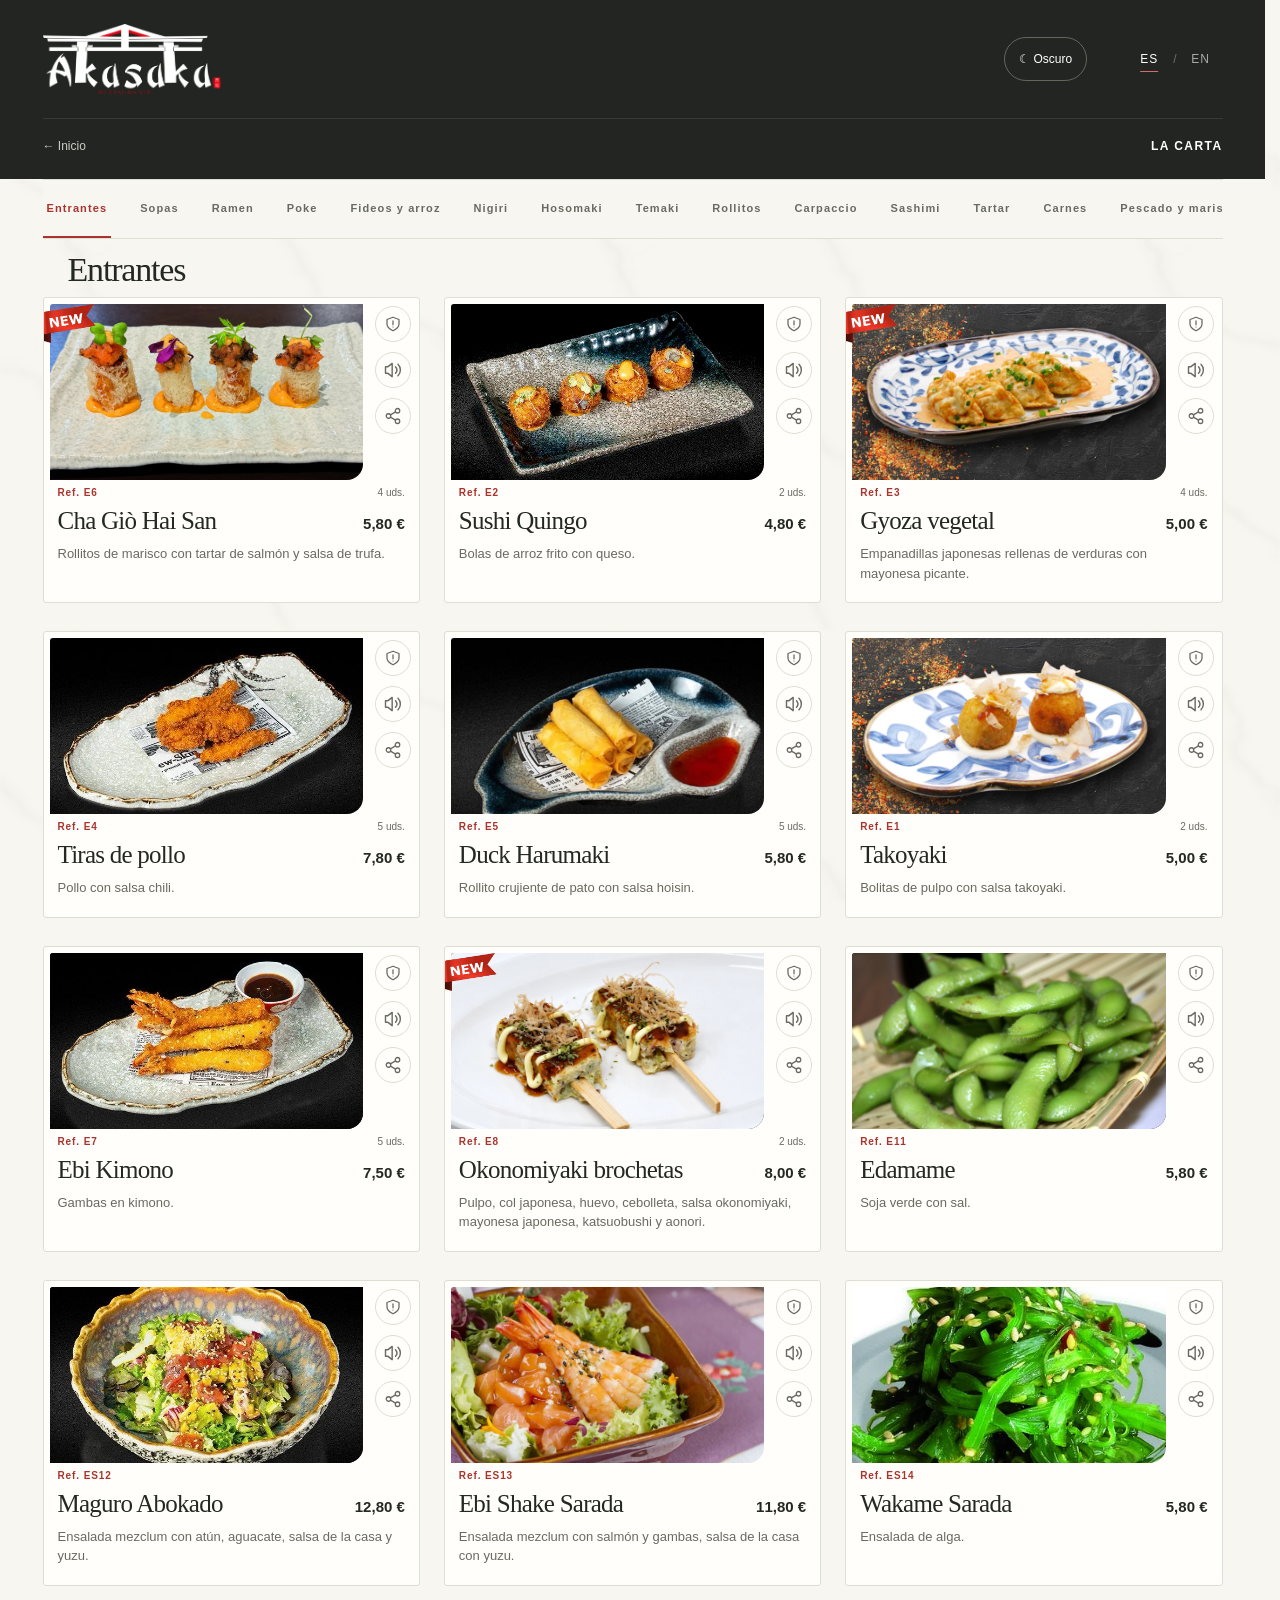
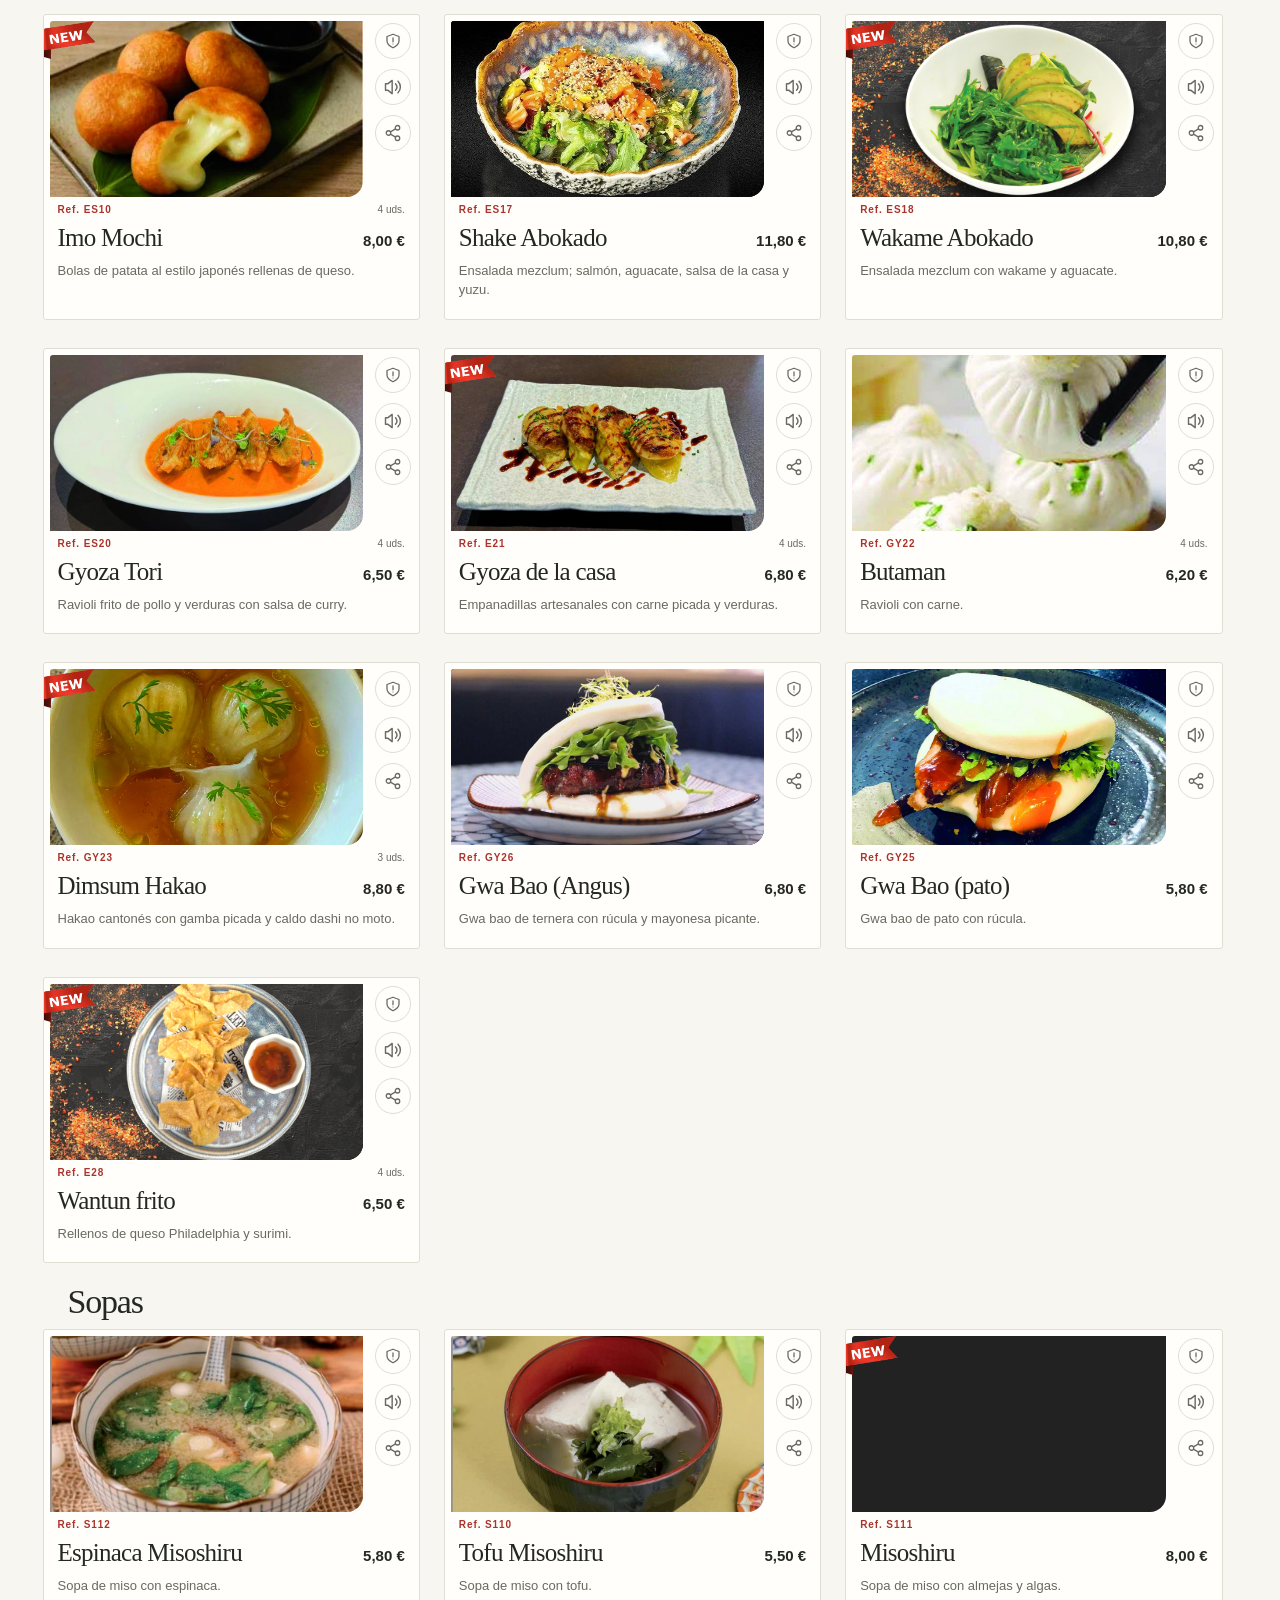
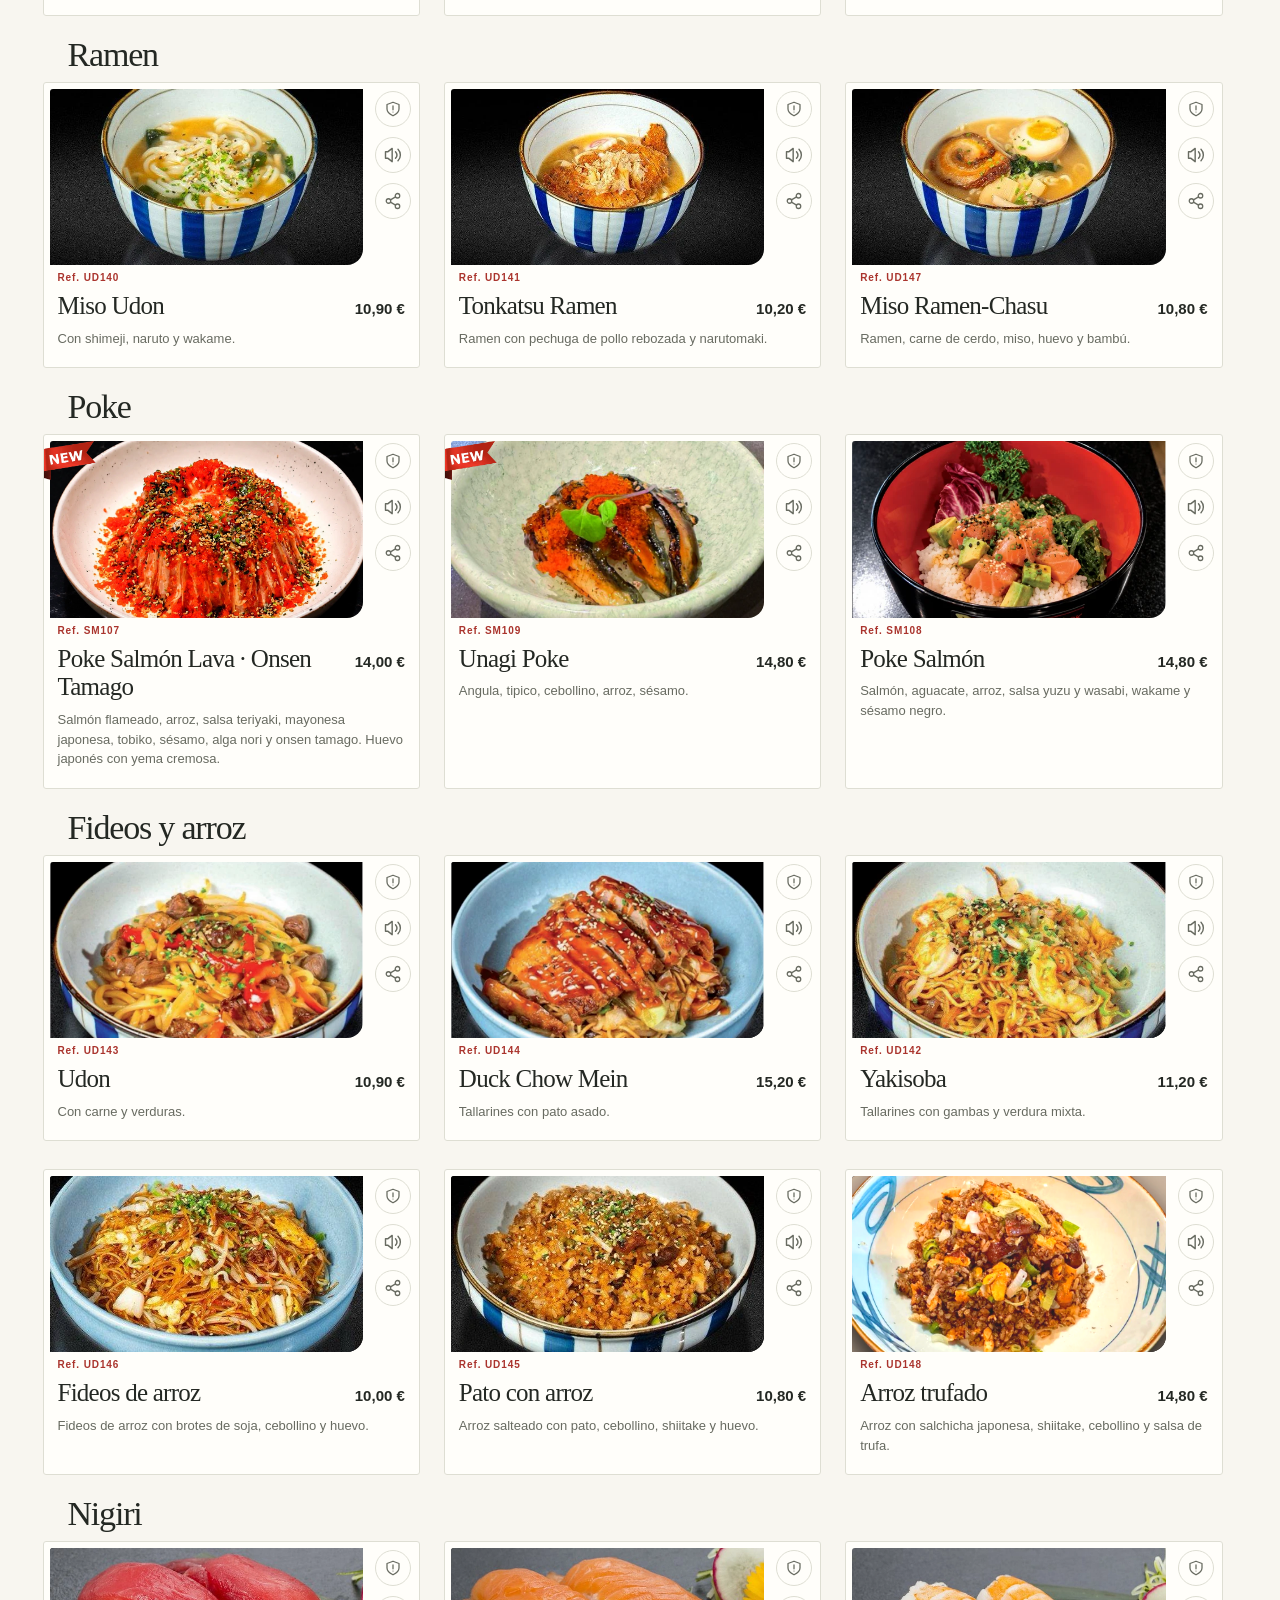
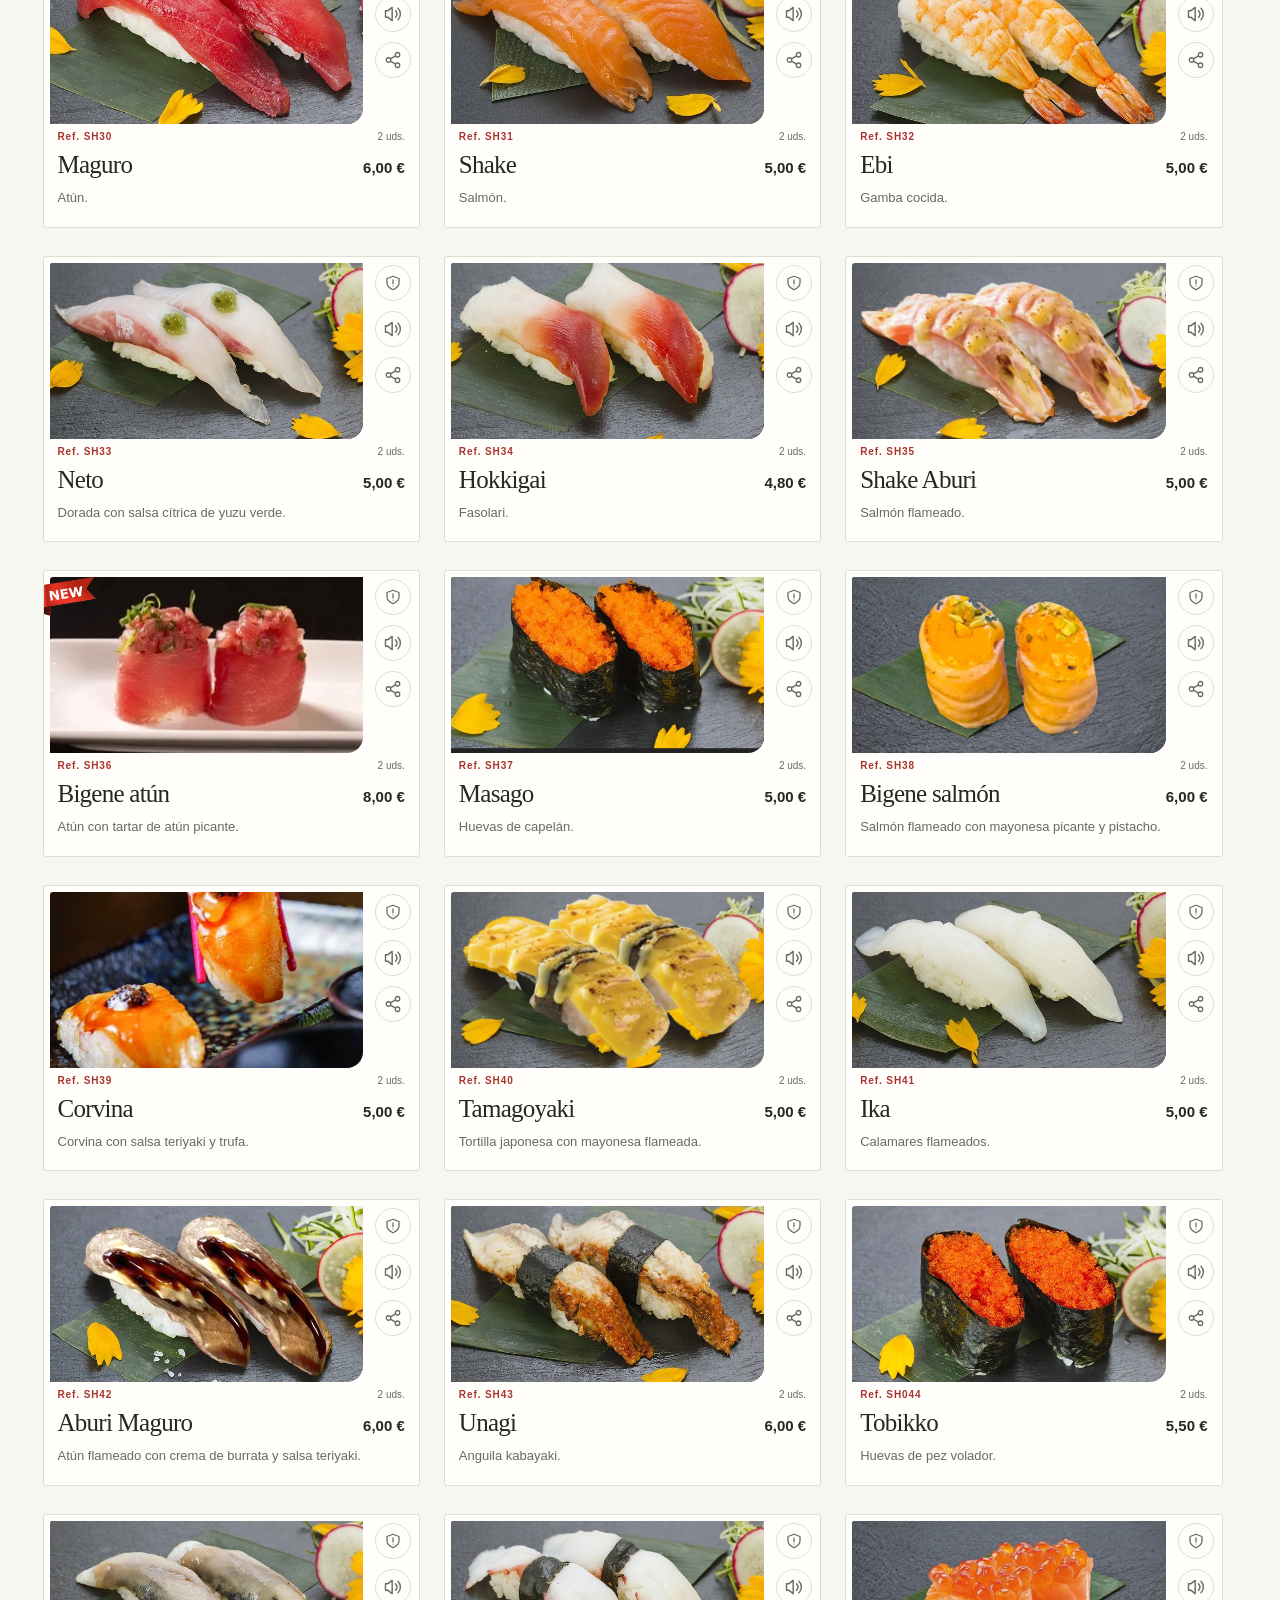
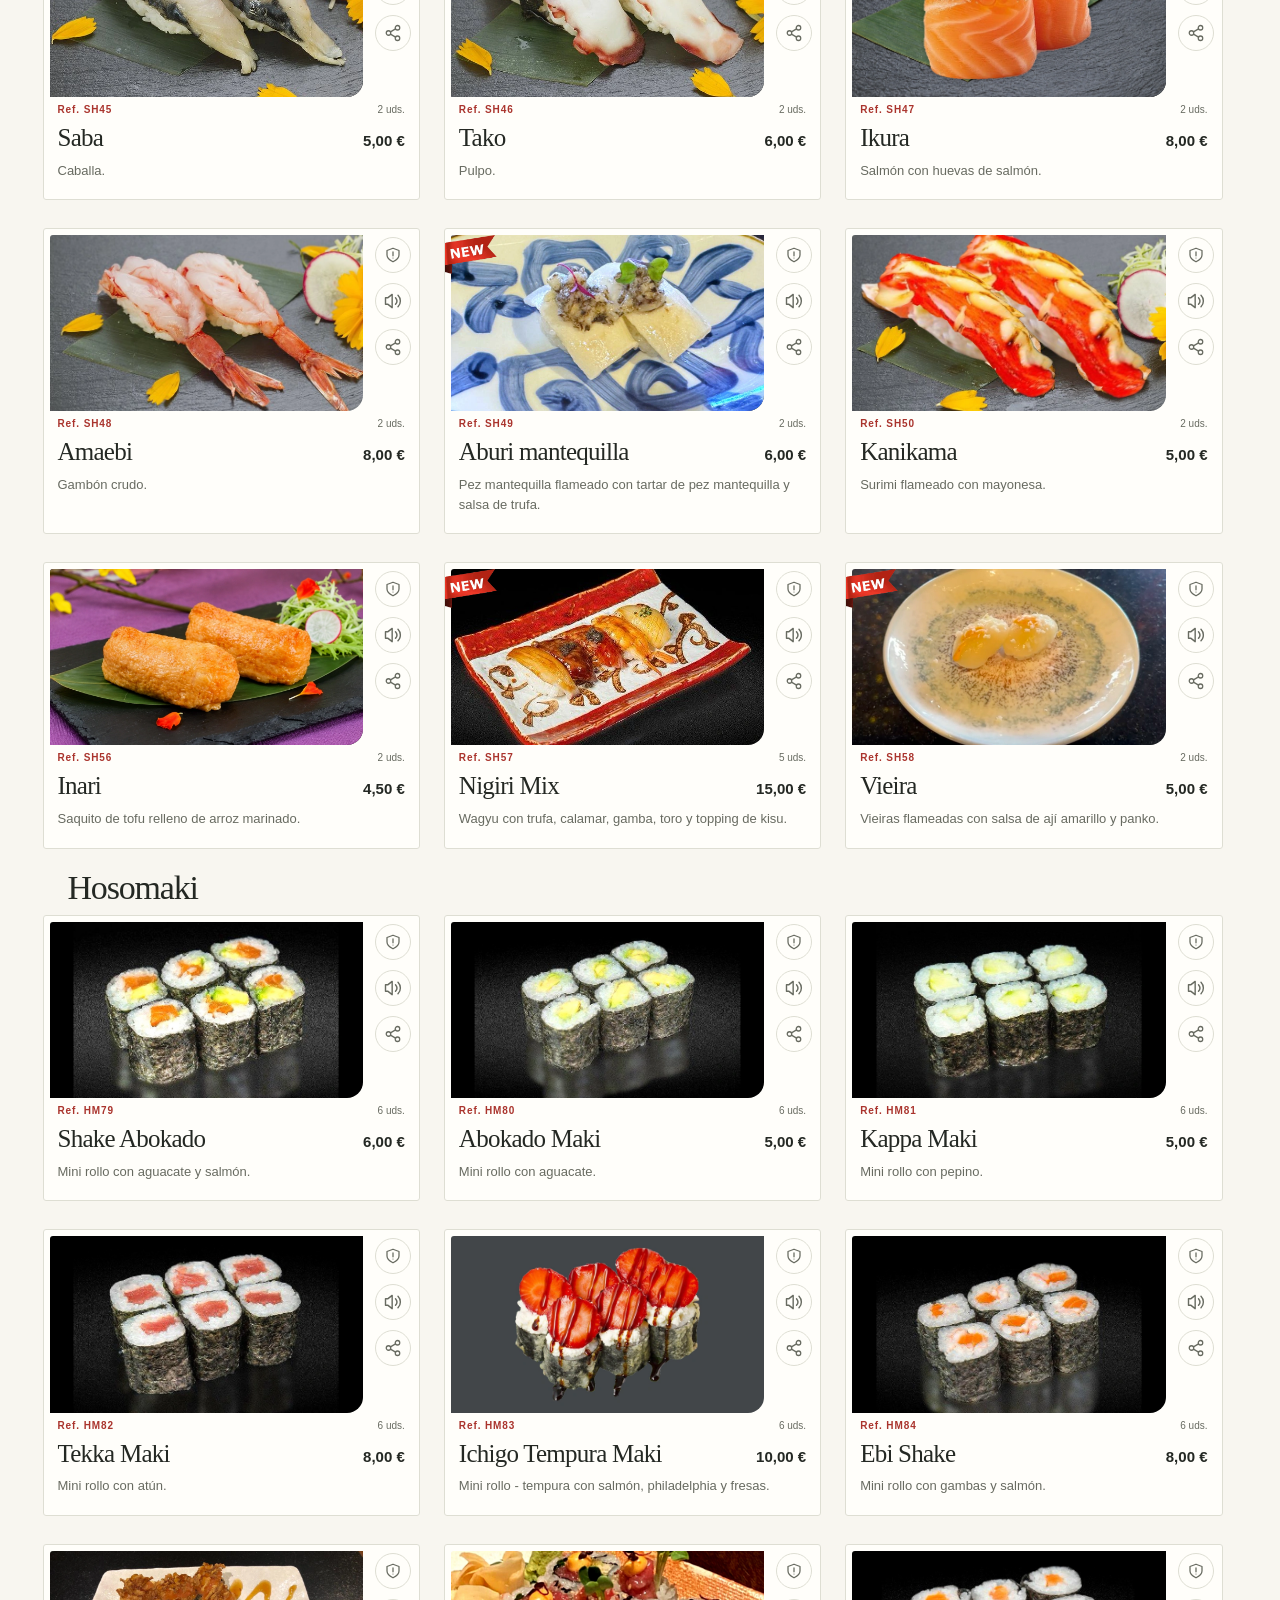
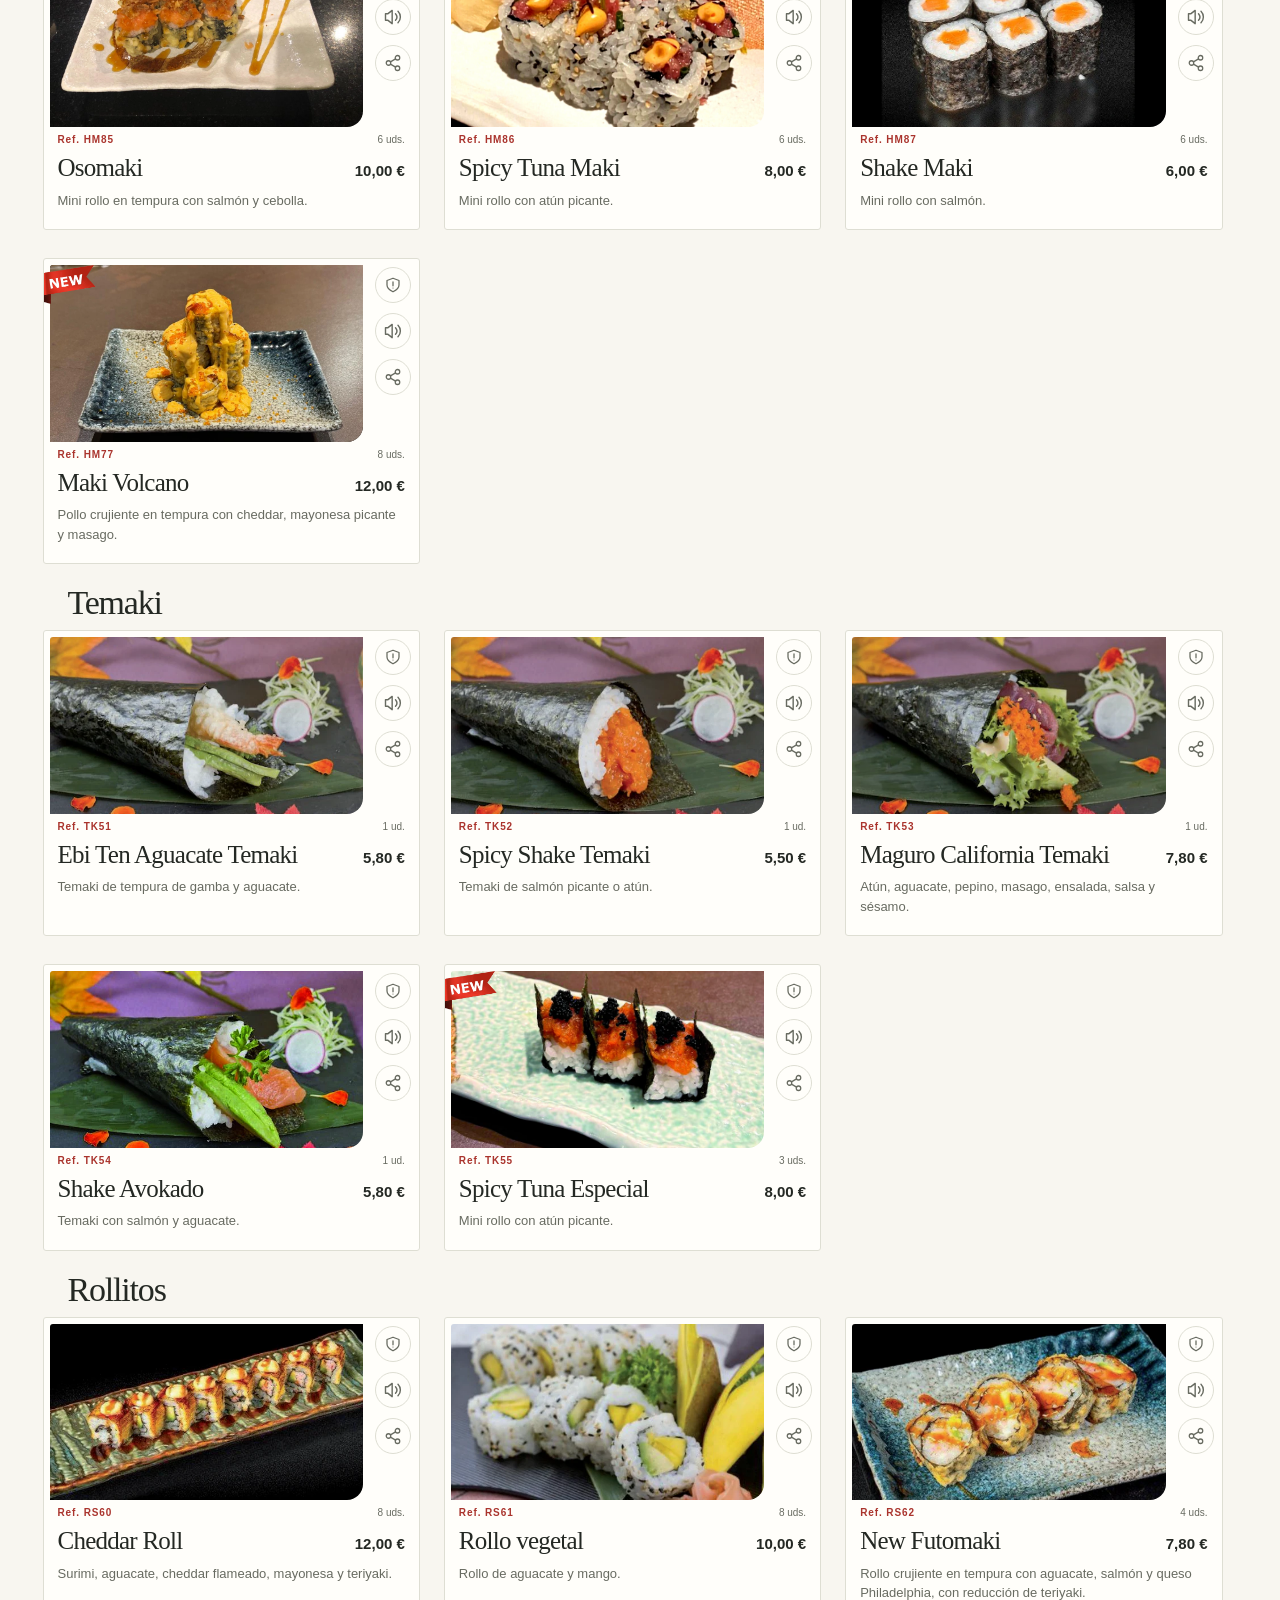
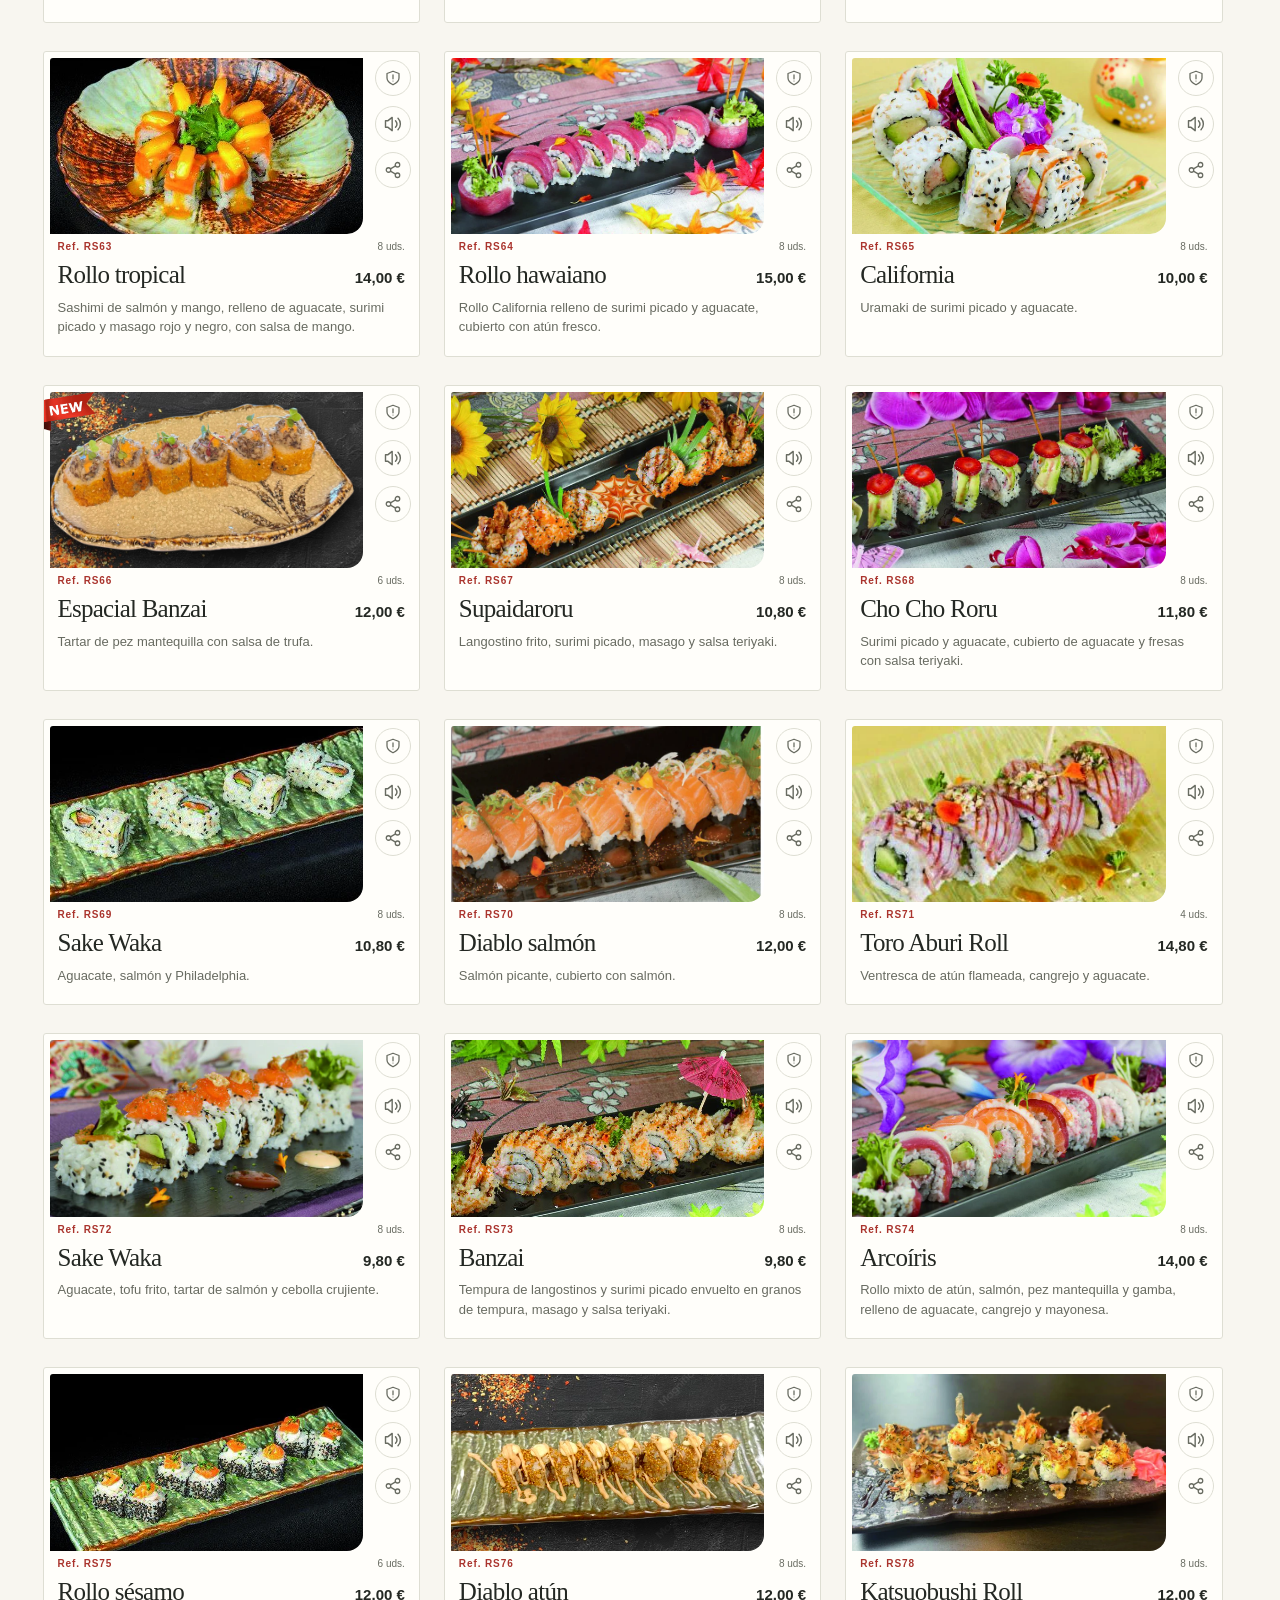
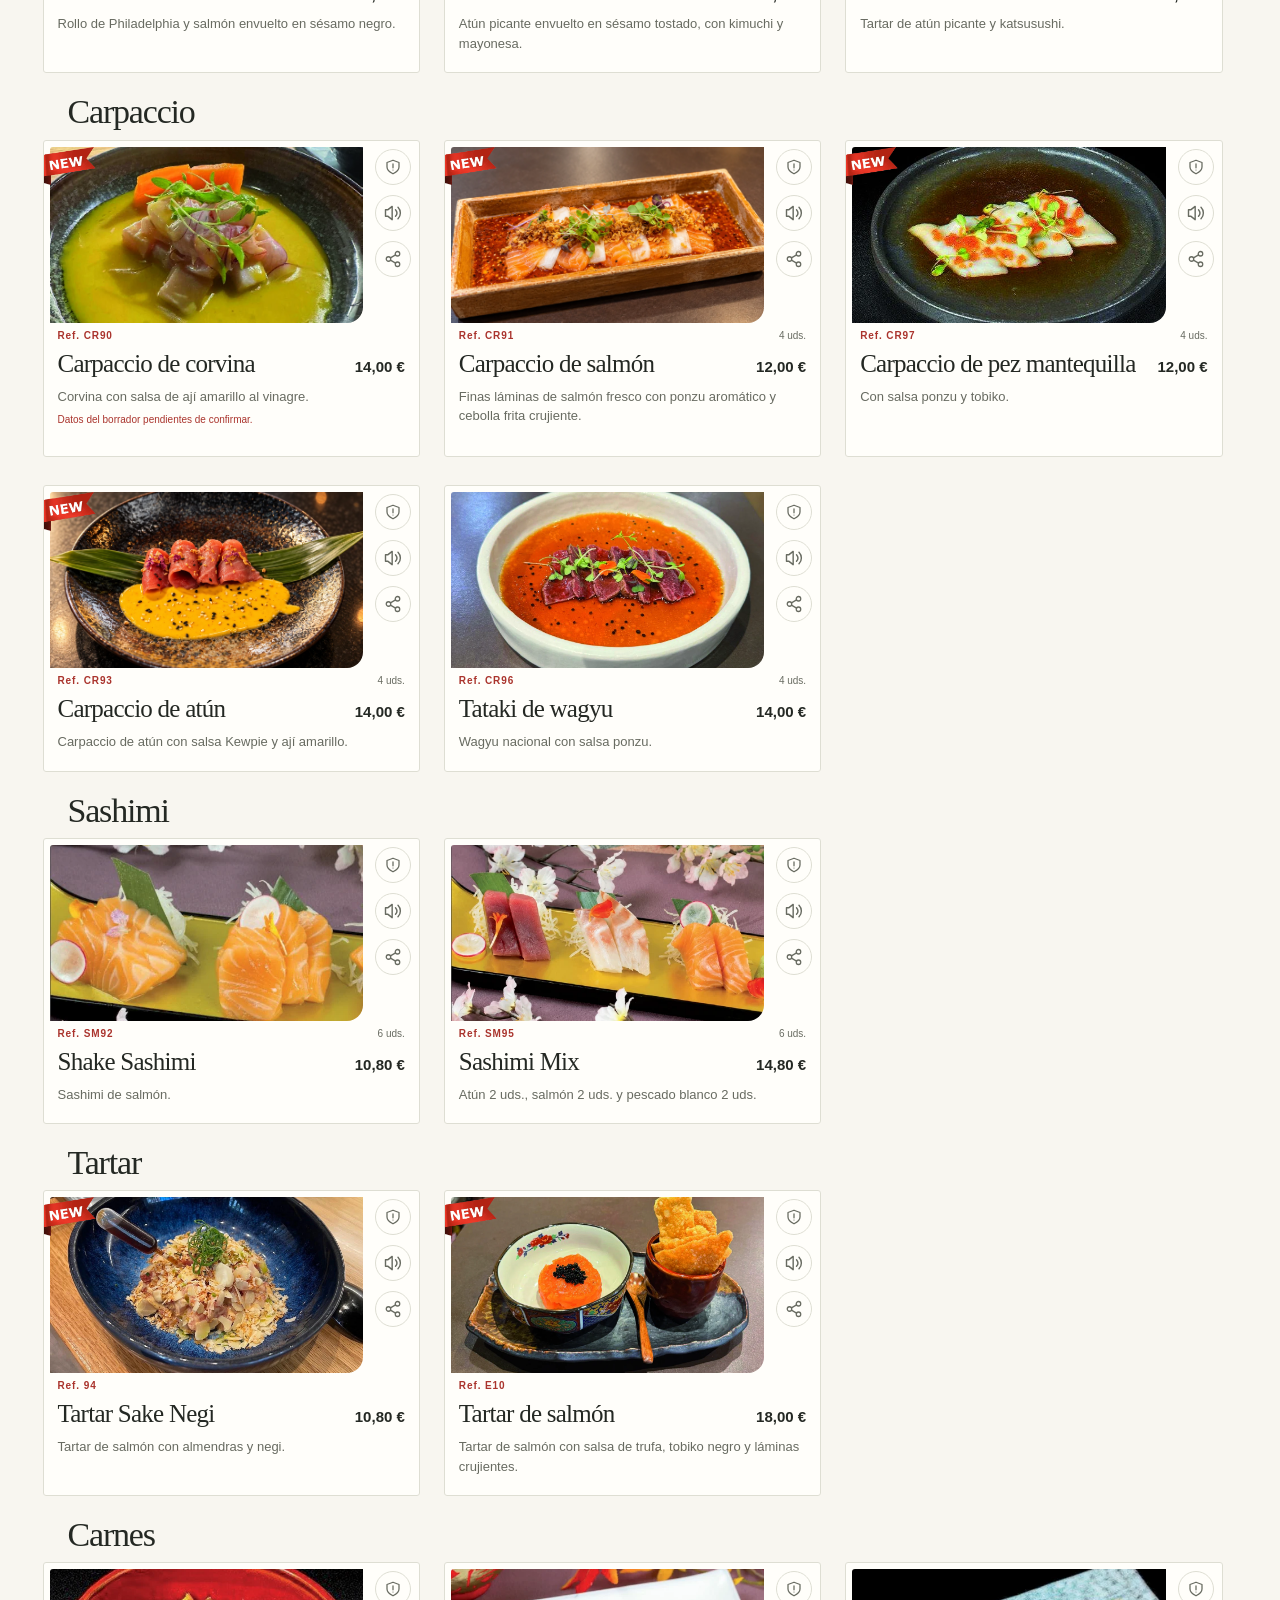
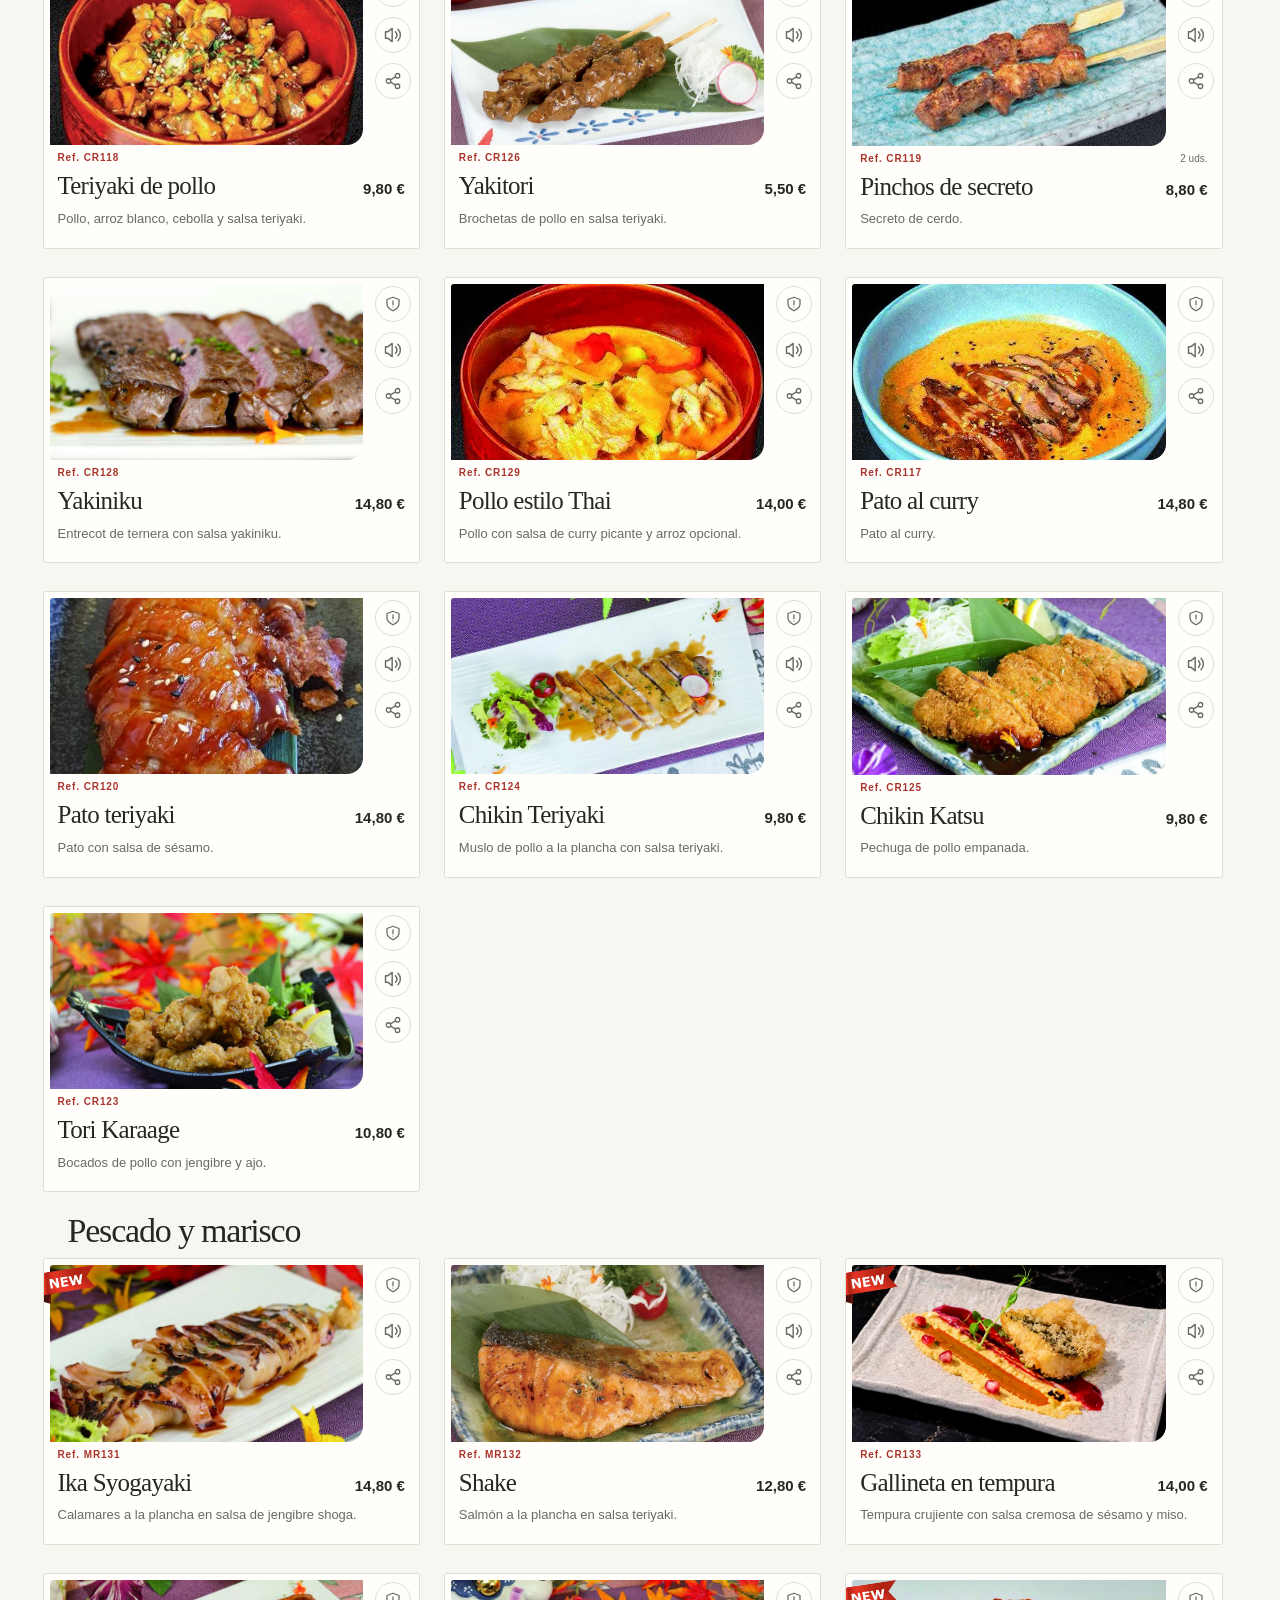
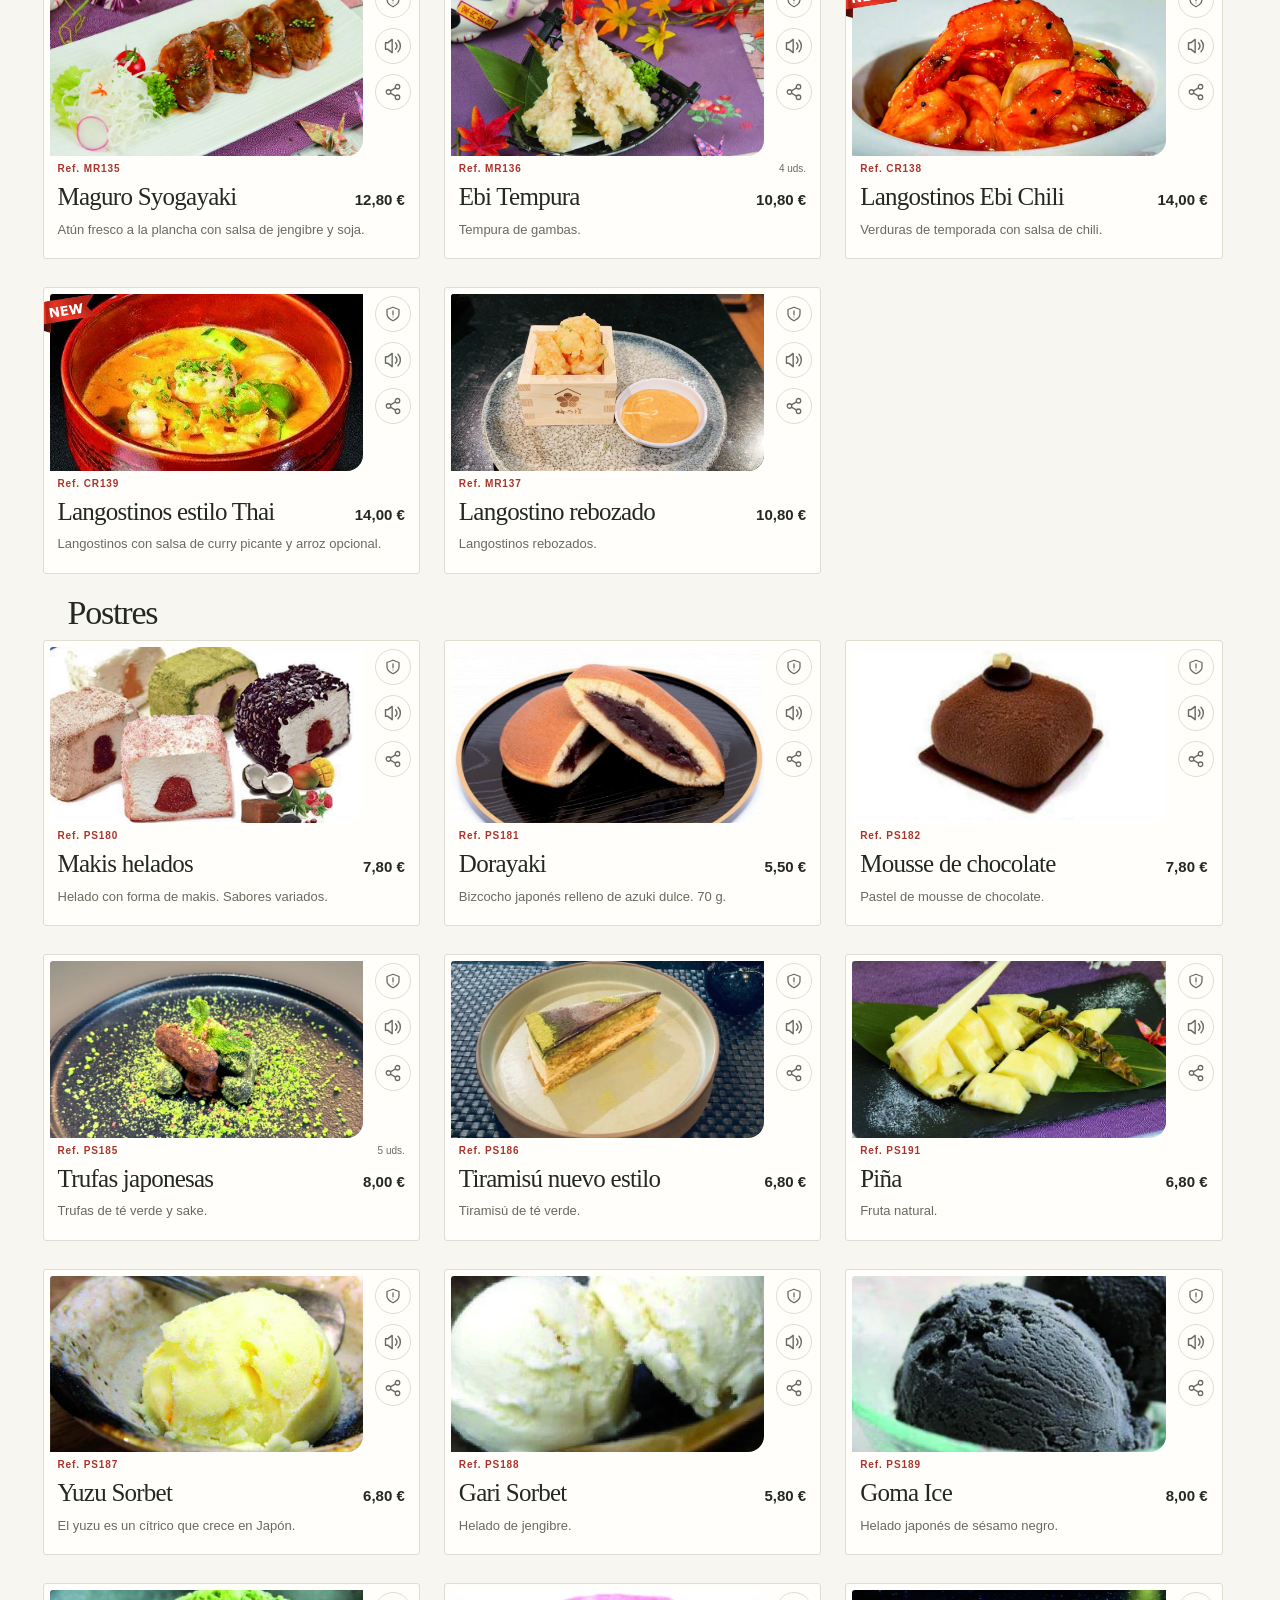
==== commit 68b6dc6b: "Primera version para revision todo terminado" ====
--- a/menu.html
+++ b/menu.html
@@ -1 +1 @@
-<!doctype html><html lang="es"><head><meta charset="utf-8"><meta name="viewport" content="width=device-width,initial-scale=1"><meta name="theme-color" content="#232522"><meta name="description" content="Akasaka Alicante: buffet, carta, menú mediodía y bebidas."><title>Akasaka · Alicante</title><link rel="icon" href="data:,"><script src="js/theme.js"></script><link rel="stylesheet" href="css/styles.css"><script type="module" src="js/app.js"></script></head><body class="menu-page"><a class="skip-link" href="#menu" data-i18n="skip">Ir a los platos</a><header class="masthead"><div class="header-inner"><a class="brand" href="index.html" aria-label="Akasaka · Inicio"><img src="assets/brand/akasaka.png" alt="Akasaka Restaurante" width="200" height="90"></a><div class="header-right"><button id="theme-toggle" class="theme-toggle" type="button" aria-label="Cambiar a modo oscuro">☾ Oscuro</button><div class="languages" role="group" aria-label="Idioma / Language"><button type="button" data-language="es" aria-pressed="true" lang="es">ES</button><span aria-hidden="true">/</span><button type="button" data-language="en" aria-pressed="false" lang="en">EN</button></div></div></div><div class="mode-bar"><a class="back-link" href="index.html" data-i18n="home">← Inicio</a><h1 id="mode-title">LA CARTA</h1><button type="button" id="conditions-open" class="conditions-button" hidden data-i18n="conditions">Condiciones</button></div></header><nav id="category-rail" class="category-rail" aria-label="Categorías"></nav><main><section id="mode-summary" class="mode-summary" hidden></section><nav id="categories" class="category-nav" aria-label="Categorías"></nav><div id="menu" aria-busy="true"><p role="status" data-i18n="loading">Cargando carta…</p></div><aside class="sample-note"><span class="sample-dot" aria-hidden="true"></span><div><strong data-i18n="sampleTitle">Diseño en revisión V0.1.1</strong></div></aside></main><footer><span>AKASAKA <span class="footer-divider">/</span> ALICANTE</span><a href="#" data-i18n="top">Volver arriba ↑</a></footer><span id="language-status" class="sr-only" role="status" aria-live="polite"></span><dialog id="conditions-dialog" aria-labelledby="conditions-title"><div class="dialog-header"><h2 id="conditions-title" data-i18n="conditionsTitle">All You Can Eat · Condiciones</h2><button type="button" id="conditions-close" data-i18n="close">Cerrar ×</button></div><div id="conditions-content"></div></dialog></body></html>+<!doctype html><html lang="es"><head><meta charset="utf-8"><meta name="viewport" content="width=device-width,initial-scale=1"><meta name="theme-color" content="#232522"><meta name="description" content="Akasaka Alicante: buffet, carta, menú mediodía y bebidas."><title>Akasaka · Alicante</title><link rel="icon" href="data:,"><script src="js/theme.js"></script><link rel="stylesheet" href="css/styles.css"><script type="module" src="js/app.js"></script></head><body class="menu-page"><a class="skip-link" href="#menu" data-i18n="skip">Ir a los platos</a><header class="masthead"><div class="header-inner"><a class="brand" href="index.html" aria-label="Akasaka · Inicio"><img src="assets/brand/akasaka.png" alt="Akasaka Restaurante" width="200" height="90"></a><div class="header-right"><button id="theme-toggle" class="theme-toggle" type="button" aria-label="Cambiar a modo oscuro">☾ Oscuro</button><div class="languages" role="group" aria-label="Idioma / Language"><button type="button" data-language="es" aria-pressed="true" lang="es">ES</button><span aria-hidden="true">/</span><button type="button" data-language="en" aria-pressed="false" lang="en">EN</button></div></div></div><div class="mode-bar"><a class="back-link" href="index.html" data-i18n="home">← Inicio</a><h1 id="mode-title">LA CARTA</h1><button type="button" id="conditions-open" class="conditions-button" hidden data-i18n="conditions">Condiciones</button></div></header><nav id="category-rail" class="category-rail" aria-label="Categorías"></nav><main><section id="mode-summary" class="mode-summary" hidden></section><nav id="categories" class="category-nav" aria-label="Categorías"></nav><div id="menu" aria-busy="true"><p role="status" data-i18n="loading">Cargando carta…</p></div><aside class="sample-note"><span class="sample-dot" aria-hidden="true"></span><div><strong data-i18n="sampleTitle">Diseño en revisión V1.0.0</strong></div></aside></main><footer><span>AKASAKA <span class="footer-divider">/</span> ALICANTE</span><a href="#" data-i18n="top">Volver arriba ↑</a></footer><span id="language-status" class="sr-only" role="status" aria-live="polite"></span><dialog id="conditions-dialog" aria-labelledby="conditions-title"><div class="dialog-header"><h2 id="conditions-title" data-i18n="conditionsTitle">All You Can Eat · Condiciones</h2><button type="button" id="conditions-close" data-i18n="close">Cerrar ×</button></div><div id="conditions-content"></div></dialog></body></html>
--- a/css/styles.css
+++ b/css/styles.css
@@ -128,6 +128,36 @@
 
 @media(max-width:599px){html{scroll-padding-top:calc(var(--header-height) + 16px)}}
 
+/* Acción de compartir discreta, solo en La Carta. */
+.dish-actions{display:flex;justify-content:flex-end;align-items:center;gap:10px;margin-top:13px}
+.share-button{display:inline-flex;align-items:center;justify-content:center;gap:7px;min-width:44px;min-height:44px;padding:8px 10px;border:0;border-radius:6px;background:transparent;color:var(--muted);font:500 11px/1.4 Arial,Helvetica,sans-serif;cursor:pointer}
+.share-button:hover,.share-button:focus-visible{color:var(--red);background:var(--chip)}
+.share-button:focus-visible{outline:2px solid var(--red);outline-offset:2px}.share-button:disabled{opacity:.6;cursor:wait}
+.share-icon{display:block;width:18px;height:18px;background:currentColor;mask:url('../assets/icons/share.svg') center / contain no-repeat;-webkit-mask:url('../assets/icons/share.svg') center / contain no-repeat}
+.share-status{font-size:10px;line-height:1.5;color:var(--muted)}
+.dish-card.shared-dish{outline:2px solid var(--red);outline-offset:3px}
+.share-link-body{padding:22px;display:grid;gap:15px;font-size:13px;line-height:1.6}.share-link-input{width:100%;min-width:0;padding:12px;border:1px solid var(--line);border-radius:5px;background:var(--card);color:var(--ink);font:inherit;font-size:12px}
+
+/* Compartir sobre la foto; tarjetas móviles más compactas. */
+.dish-media{position:relative}
+.dish-media .dish-actions{position:absolute;right:10px;bottom:10px;z-index:1;margin:0;gap:8px}
+.dish-media .share-button{width:44px;height:44px;min-width:44px;padding:12px;border-radius:50%;background:rgb(255 255 255 / .92);color:#33382f;box-shadow:0 2px 12px #0002;backdrop-filter:blur(6px)}
+.dish-media .share-button:hover,.dish-media .share-button:focus-visible{background:#fff;color:#aa342d}
+.dish-media .share-status:not(:empty){padding:7px 10px;border-radius:5px;background:rgb(255 255 255 / .95);color:#33382f;max-width:150px;text-align:right}
+@media(max-width:599px){
+ .menu-page .menu-grid{padding-inline:4px;gap:16px}
+ .menu-page .dish-media{aspect-ratio:16/9}
+ .menu-page .dish-body,.menu-page .drink-card .dish-body{padding:14px 13px}
+ .menu-page .dish-meta{margin-bottom:9px;gap:8px}
+ .menu-page .dish-heading{gap:10px}
+ .menu-page .dish-heading h3{font-size:23px;line-height:1.15}
+ .menu-page .price{font-size:15px}
+ .menu-page .description{font-size:13px;line-height:1.6;margin:10px 0 14px}
+ .menu-page .allergens{padding-top:11px}
+ .menu-page .allergen-list{margin-top:7px;gap:5px}
+ .menu-page .allergen-list li{padding:4px 7px;font-size:10px}
+ .menu-page .dish-media .dish-actions{right:8px;bottom:8px}
+}
 /* Lectura de audio voluntaria; control de parada siempre accesible. */
 .listen-button{display:flex;align-items:center;justify-content:center;gap:10px;width:100%;min-height:46px;padding:11px 15px;margin-top:19px;background:transparent;color:var(--red);border:1px solid var(--line);border-radius:5px;font:600 12px/1.4 Arial,Helvetica,sans-serif;cursor:pointer}
 .listen-icon{font-size:16px;letter-spacing:-2px;min-width:20px}.listen-button:hover,.listen-button.is-speaking{border-color:var(--red);background:var(--chip)}
@@ -137,3 +167,155 @@
 .audio-unavailable{font-size:11px;line-height:1.6;color:var(--muted);margin:15px 0 0}
 body:has(.audio-dock:not([hidden])){padding-bottom:110px}
 @media(max-width:599px){.audio-dock{left:62px;right:12px;width:auto;transform:none;gap:10px;padding:10px}.audio-status{font-size:11px}.audio-stop{font-size:11px;padding:9px}.listen-button{font-size:12px}}
+
+/* Foto estrecha y acciones en una columna a su derecha. */
+.dish-visual{display:grid;grid-template-columns:minmax(0,1fr) 52px;gap:4px;align-items:stretch}
+.dish-visual .dish-media{aspect-ratio:16/9;min-width:0}
+.dish-tools{display:flex;flex-direction:column;align-items:center;justify-content:center;gap:3px;position:relative;padding:4px 0}
+.dish-tools .dish-actions{position:static;display:flex;margin:0;gap:0}
+.dish-tools .listen-button,.dish-tools .share-button{display:flex;align-items:center;justify-content:center;min-width:44px;width:44px;min-height:44px;height:44px;padding:11px;margin:0;border:0;border-radius:50%;background:transparent;color:var(--muted);box-shadow:none}
+.dish-tools .listen-button:hover,.dish-tools .listen-button.is-speaking,.dish-tools .share-button:hover{background:var(--chip);color:var(--red)}
+.dish-tools .listen-icon{display:block;width:20px;height:20px;min-width:20px;background:currentColor;mask:url('../assets/icons/audio.svg') center / contain no-repeat;-webkit-mask:url('../assets/icons/audio.svg') center / contain no-repeat}
+.dish-tools .is-speaking .listen-icon{mask-image:url('../assets/icons/stop.svg');-webkit-mask-image:url('../assets/icons/stop.svg')}
+.dish-tools .share-icon{width:19px;height:19px}
+.dish-tools .share-status:not(:empty){position:absolute;right:50px;bottom:8px;z-index:2;padding:7px 10px;min-width:110px;background:var(--card);border:1px solid var(--line);border-radius:5px;color:var(--ink);box-shadow:0 2px 8px #0002}
+.menu-page .dish-body{padding:13px 14px}
+.menu-page .dish-meta{margin-bottom:7px}
+.menu-page .description{margin:8px 0 12px;line-height:1.5}
+.menu-page .allergens{padding-top:8px}
+.menu-page .allergen-list{margin-top:6px}
+.menu-page .text-only-card .dish-body{position:relative;padding-right:62px}
+.text-only-card .dish-body>.dish-tools{position:absolute;right:5px;top:5px}
+@media(max-width:599px){
+ .menu-page .dish-body,.menu-page .drink-card .dish-body{padding:11px 12px}
+ .menu-page .text-only-card .dish-body{padding-right:60px}
+ .menu-page .menu-grid{gap:13px}
+ .menu-page .dish-heading h3{font-size:22px}
+ .menu-page .description{font-size:13px;margin:7px 0 10px;line-height:1.5}
+ .menu-page .allergens{padding-top:7px}
+ .menu-page .allergen-list li{padding:3px 6px}
+}
+
+/* Alérgenos sin rótulo visible, más próximos a la descripción. */
+.menu-page .dish-body .description{margin-bottom:6px}
+.menu-page .dish-body .allergens{margin-top:0;padding-top:5px}
+.menu-page .dish-body .allergen-list{margin-top:0;gap:4px}
+.dish-tools .listen-button,.dish-tools .share-button{border:0.5px solid var(--line)}
+
+/* Más separación de las categorías y menor margen derecho en móvil. */
+@media(max-width:599px){
+ .menu-page main{margin-left:74px;margin-right:6px}
+ .menu-page .menu-grid{padding-inline:0}
+}
+
+/* Títulos y grupos más próximos a sus tarjetas. */
+.menu-page .section-heading{margin:18px 0 12px}
+.menu-page .section-heading h2{margin-bottom:0}
+.menu-page .food-group{margin-bottom:16px}
+@media(max-width:599px){
+ .menu-page .section-heading{margin:14px 0 10px}
+ .menu-page .food-group{margin-bottom:12px}
+}
+
+/* Categorías sin contador y con separación mínima. */
+.menu-page .section-heading{margin:10px 0 8px}
+.menu-page .food-group{margin-bottom:8px}
+@media(max-width:599px){
+ .menu-page .section-heading{margin:9px 0 7px}
+ .menu-page .food-group{margin-bottom:6px}
+}
+
+/* Pequeño margen interior alrededor del inicio de cada foto. */
+.dish-visual{padding-top:6px;padding-left:6px}
+
+/* Barra de categorías móvil sin separación bajo la cabecera. */
+@media(max-width:599px){
+ .category-rail{top:var(--header-height);max-height:calc(100dvh - var(--header-height));border-top-left-radius:0;border-top-right-radius:0}
+}
+
+@media(max-width:599px){
+ .category-rail{border-radius:12px}
+}
+
+/* Esquinas suavemente redondeadas en las fotografías. */
+.dish-visual .dish-media{border-radius:6px}
+
+/* Mayor separación vertical entre audio y compartir. */
+.dish-tools{gap:20px}
+
+/* Referencia más próxima al borde inferior de la foto. */
+.menu-page .dish-visual + .dish-body{padding-top:5px}
+
+/* Las restricciones del buffet no separan la referencia de la foto. */
+.menu-page .dish-meta:has(.buffet-stars, .two-person-badge){align-items:flex-start}
+.dish-meta .buffet-stars{min-height:24px;min-width:28px;padding:1px 4px;font-size:20px;line-height:22px}
+.dish-meta .two-person-badge{min-height:24px;height:24px}
+.dish-meta .two-person-badge img{width:22px;height:22px}
+
+/* Desplazamiento de los títulos de categoría. */
+.menu-page .section-heading h2{margin-left:25px}
+
+/* Acento vertical junto a los títulos de categoría. */
+@media(max-width:599px){
+ .menu-page .section-heading h2{border-left:3px solid var(--red);padding-left:5px}
+}
+
+/* Barra lateral móvil sin fondo ni contorno. */
+@media(max-width:599px){
+ .category-rail{background:transparent;border-color:transparent;box-shadow:none}
+}
+
+/* Columna de categorías móvil ligeramente más ancha. */
+@media(max-width:599px){
+ .category-rail .rail-tab{width:52px}
+ .category-rail .rail-label{max-width:50px}
+}
+
+/* Información de alérgenos desplegable desde el primer icono. */
+.dish-tools .allergen-button{display:flex;align-items:center;justify-content:center;width:44px;min-width:44px;height:44px;min-height:44px;padding:11px;margin:0;border:.5px solid var(--line);border-radius:50%;background:transparent;color:var(--muted);cursor:pointer}
+.allergen-button:hover,.allergen-button[aria-expanded="true"]{background:var(--chip);color:var(--red)}
+.allergen-button:focus-visible{outline:3px solid var(--red);outline-offset:3px}
+.allergen-icon{display:block;width:20px;height:20px;background:currentColor;mask:url('../assets/icons/allergens.svg') center / contain no-repeat;-webkit-mask:url('../assets/icons/allergens.svg') center / contain no-repeat}
+
+/* La imagen no se estira por la altura de los tres botones. */
+.dish-visual{grid-template-columns:minmax(0,1fr) 52px;align-items:start}
+.dish-visual .dish-media{width:100%;max-width:100%;min-width:0;height:auto;align-self:start;aspect-ratio:16/9}
+.dish-tools{gap:10px;padding:2px 0}
+.dish-tools .allergen-button,.dish-tools .listen-button,.dish-tools .share-button{width:36px;min-width:36px;height:36px;min-height:36px;padding:8px}
+@media(max-width:599px){
+ .dish-visual .dish-media{height:clamp(124px,35vw,148px);aspect-ratio:auto}
+}
+
+/* Redondeo solo en las esquinas superior izquierda e inferior derecha. */
+.dish-visual .dish-media{border-radius:16px 0 16px 0}
+
+/* Novedad como elemento independiente del recorte de la foto. */
+.dish-visual{position:relative;--new-badge-top:6px;--new-badge-left:-2px}
+.new-badge{position:absolute;top:var(--new-badge-top);left:var(--new-badge-left);width:54px;height:auto;z-index:1;pointer-events:none;object-fit:contain}
+
+/* Esquina superior izquierda de la foto igual al marco de la tarjeta. */
+.dish-visual .dish-media{border-top-left-radius:var(--radius)}
+
+/* Bebidas: encuadre cercano del vaso o botella dentro de la tarjeta. */
+.drink-card .dish-media img{object-fit:cover;object-position:center 65%}
+
+/* Alérgenos: SVG originales y nombre accesible en el idioma elegido. */
+.menu-page .dish-body .allergen-list{gap:8px;align-items:start}
+.menu-page .allergen-list li{display:flex;flex-direction:column;align-items:center;gap:3px;width:54px;padding:2px 0;background:transparent;border-radius:0;color:var(--muted);text-align:center}
+.allergen-list img{display:block;width:36px;height:36px;object-fit:contain}
+.allergen-name{font-size:9px;line-height:1.25;overflow-wrap:anywhere}
+:root[data-theme="dark"] .allergen-list img{filter:brightness(0) invert(1)}
+
+.allergen-none{font-size:10px;line-height:1.6;color:var(--muted);margin:0}
+
+/* Fotos de copas ampliadas: el propio escenario llena todo el encuadre. */
+.drink-card[data-image-fit="wide"] .dish-media{aspect-ratio:16/9;height:auto}
+.drink-card[data-image-fit="wide"] .dish-media img{object-fit:cover;object-position:center top}
+
+/* Fondo blanco original de Ikura: se muestran las dos piezas completas. */
+.dish-card[data-image-fit="whole-on-white"] .dish-media{background:#fff}
+.dish-card[data-image-fit="whole-on-white"] .dish-media img{object-fit:contain}
+
+/* Fotografías originales que deben verse más alejadas dentro de su marco. */
+.dish-card[data-image-fit="original-zoom-out"] .dish-media img{object-fit:contain}
+
